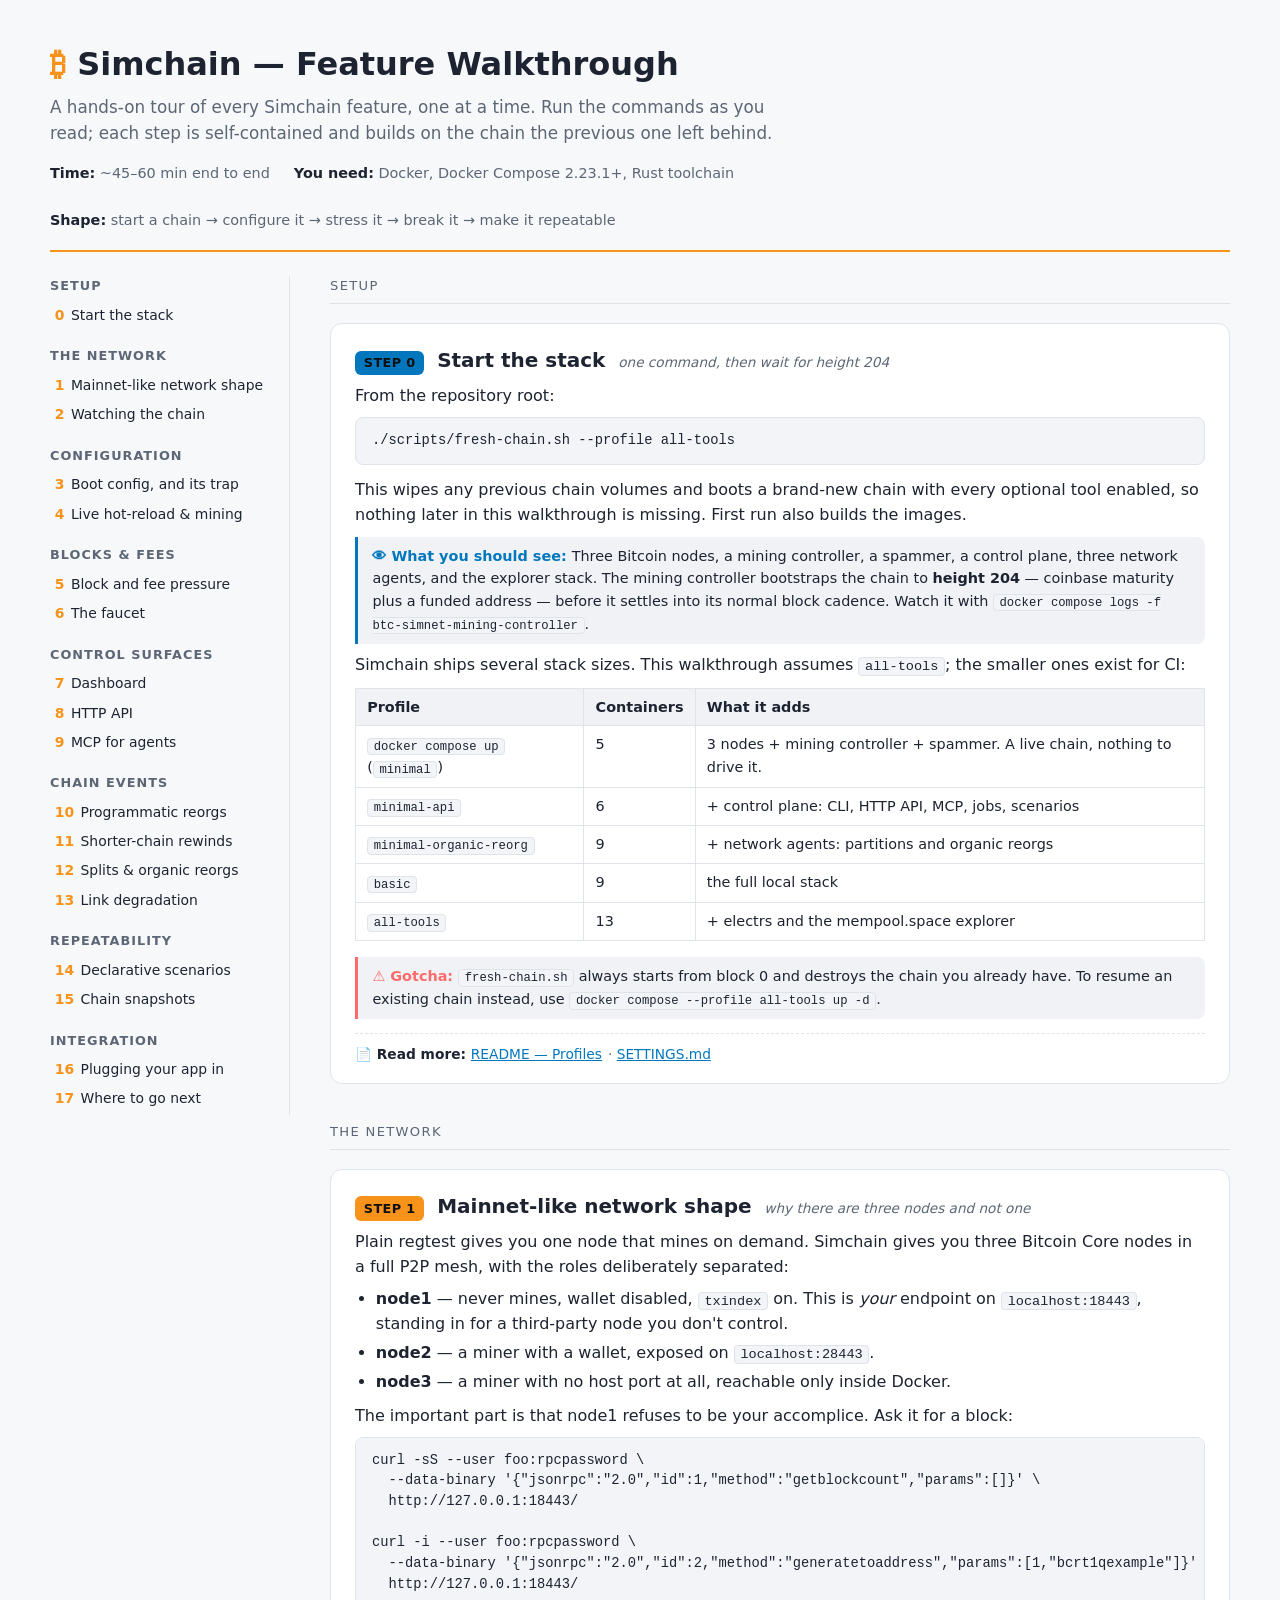
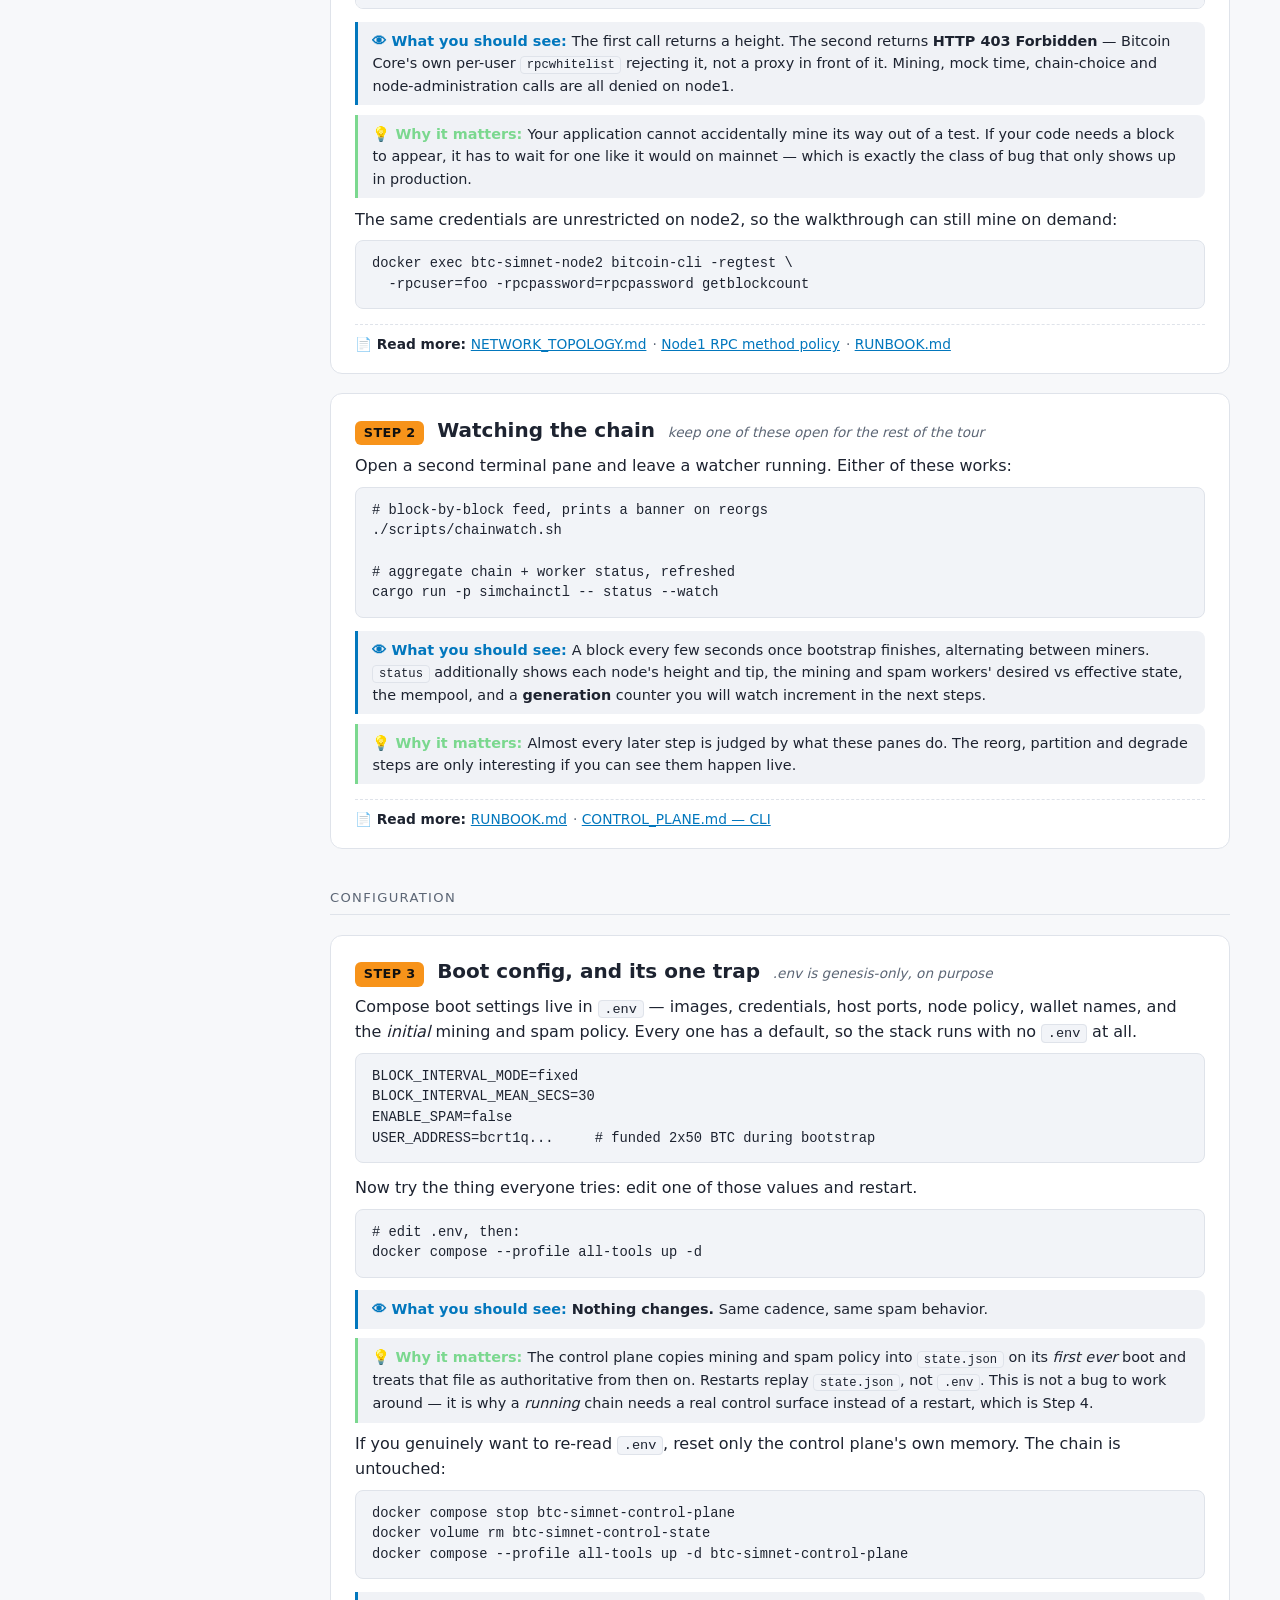
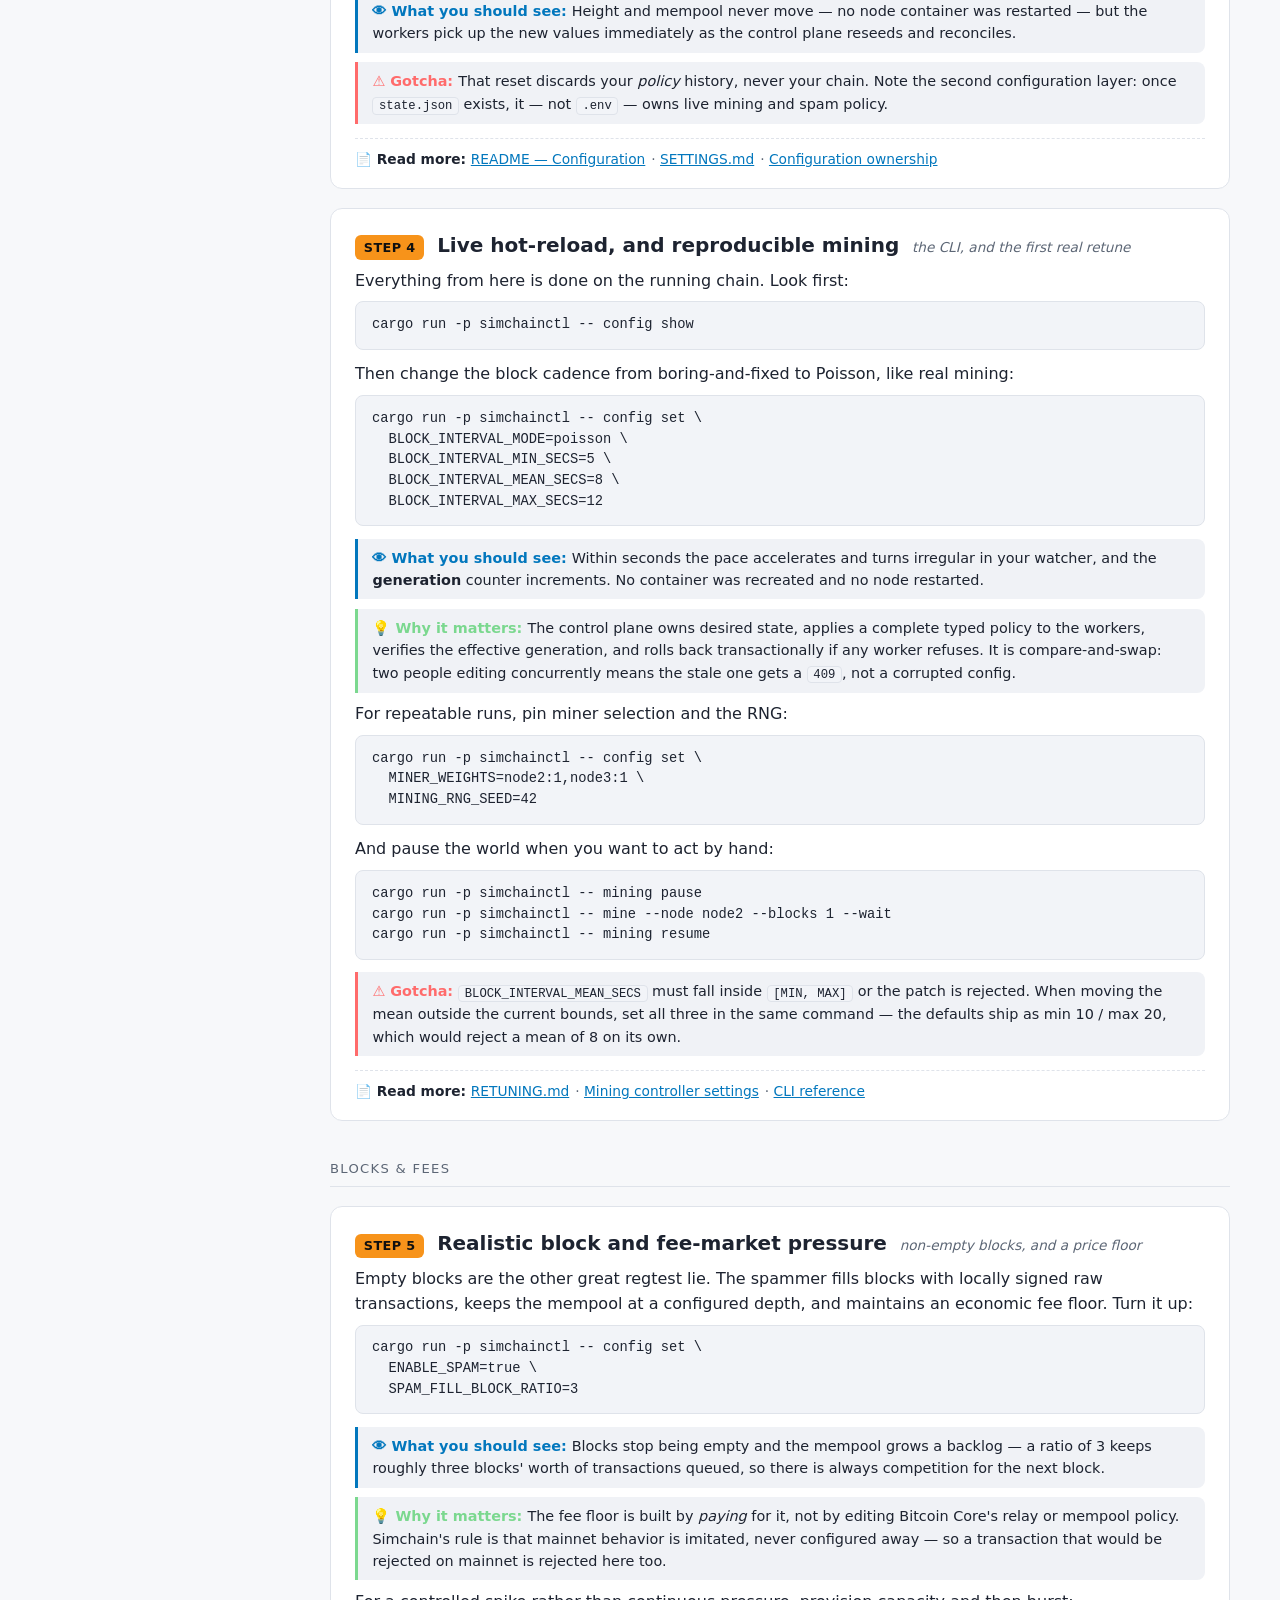
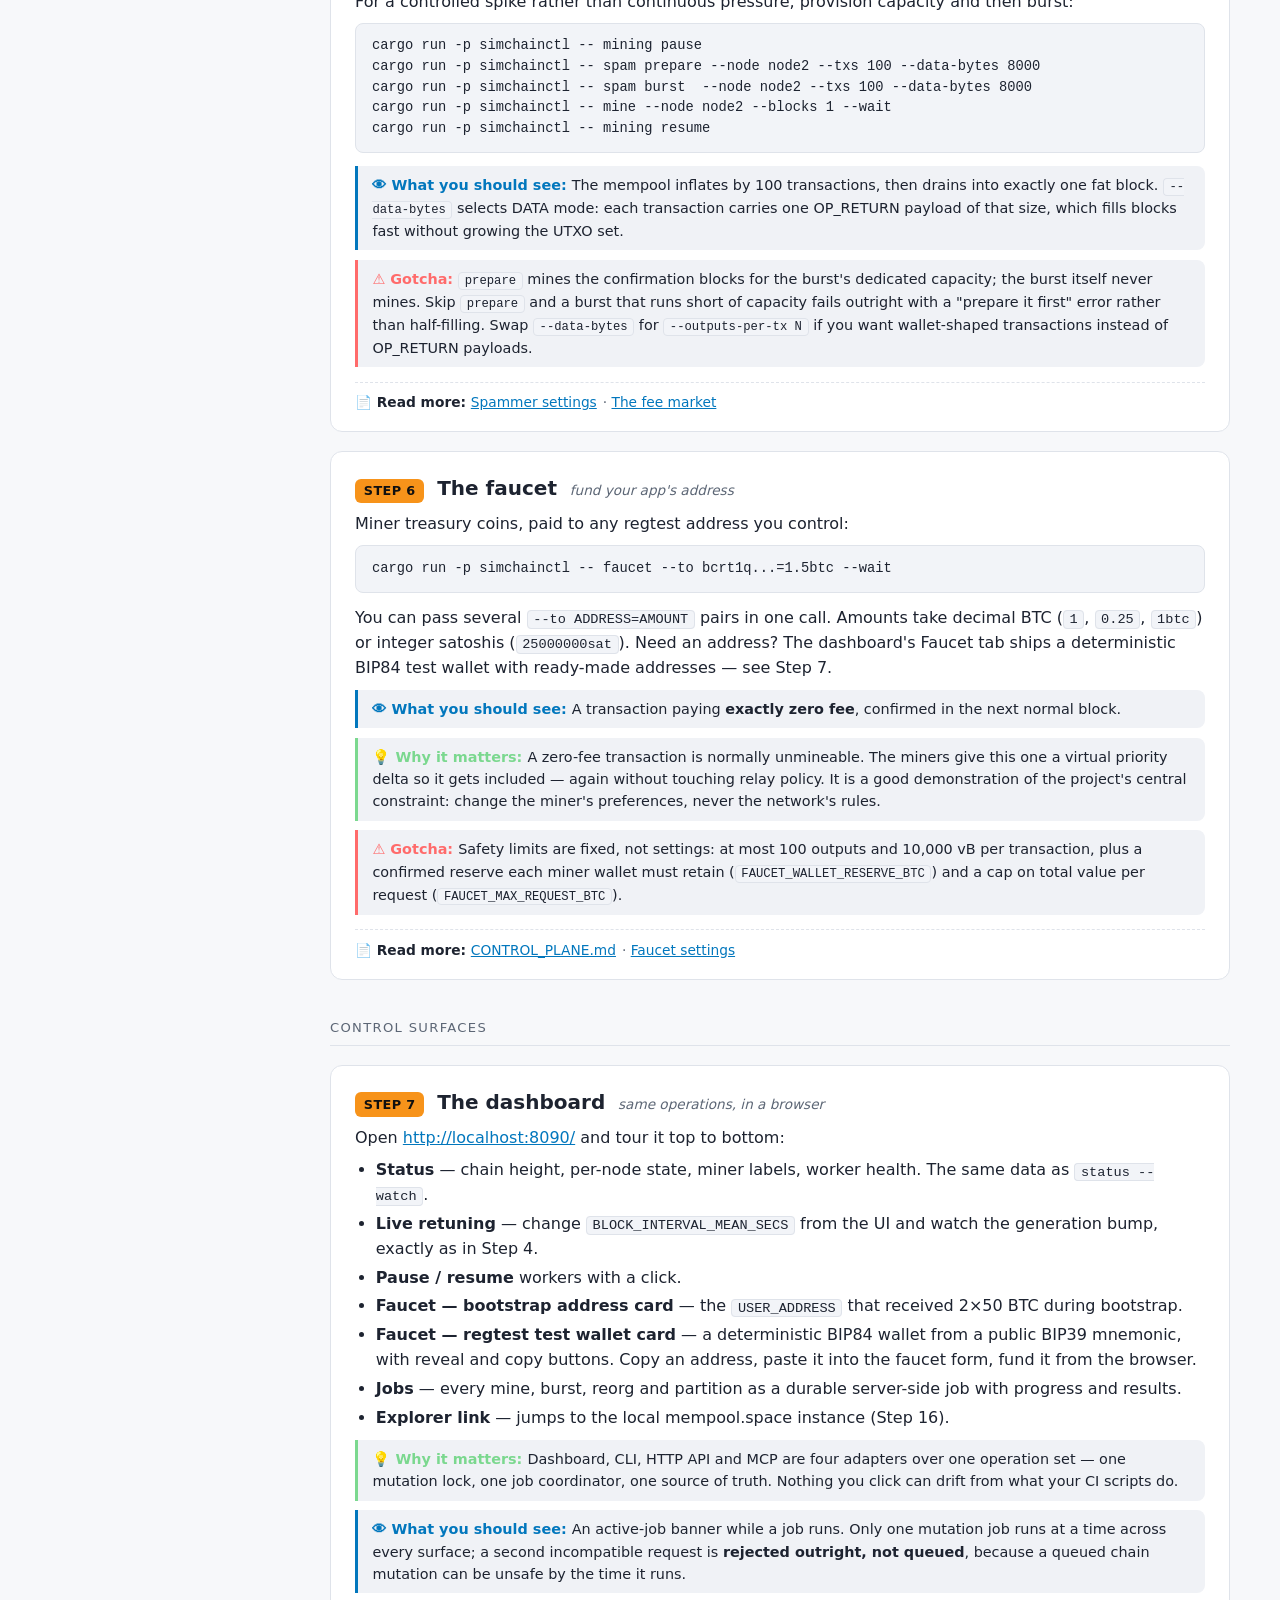
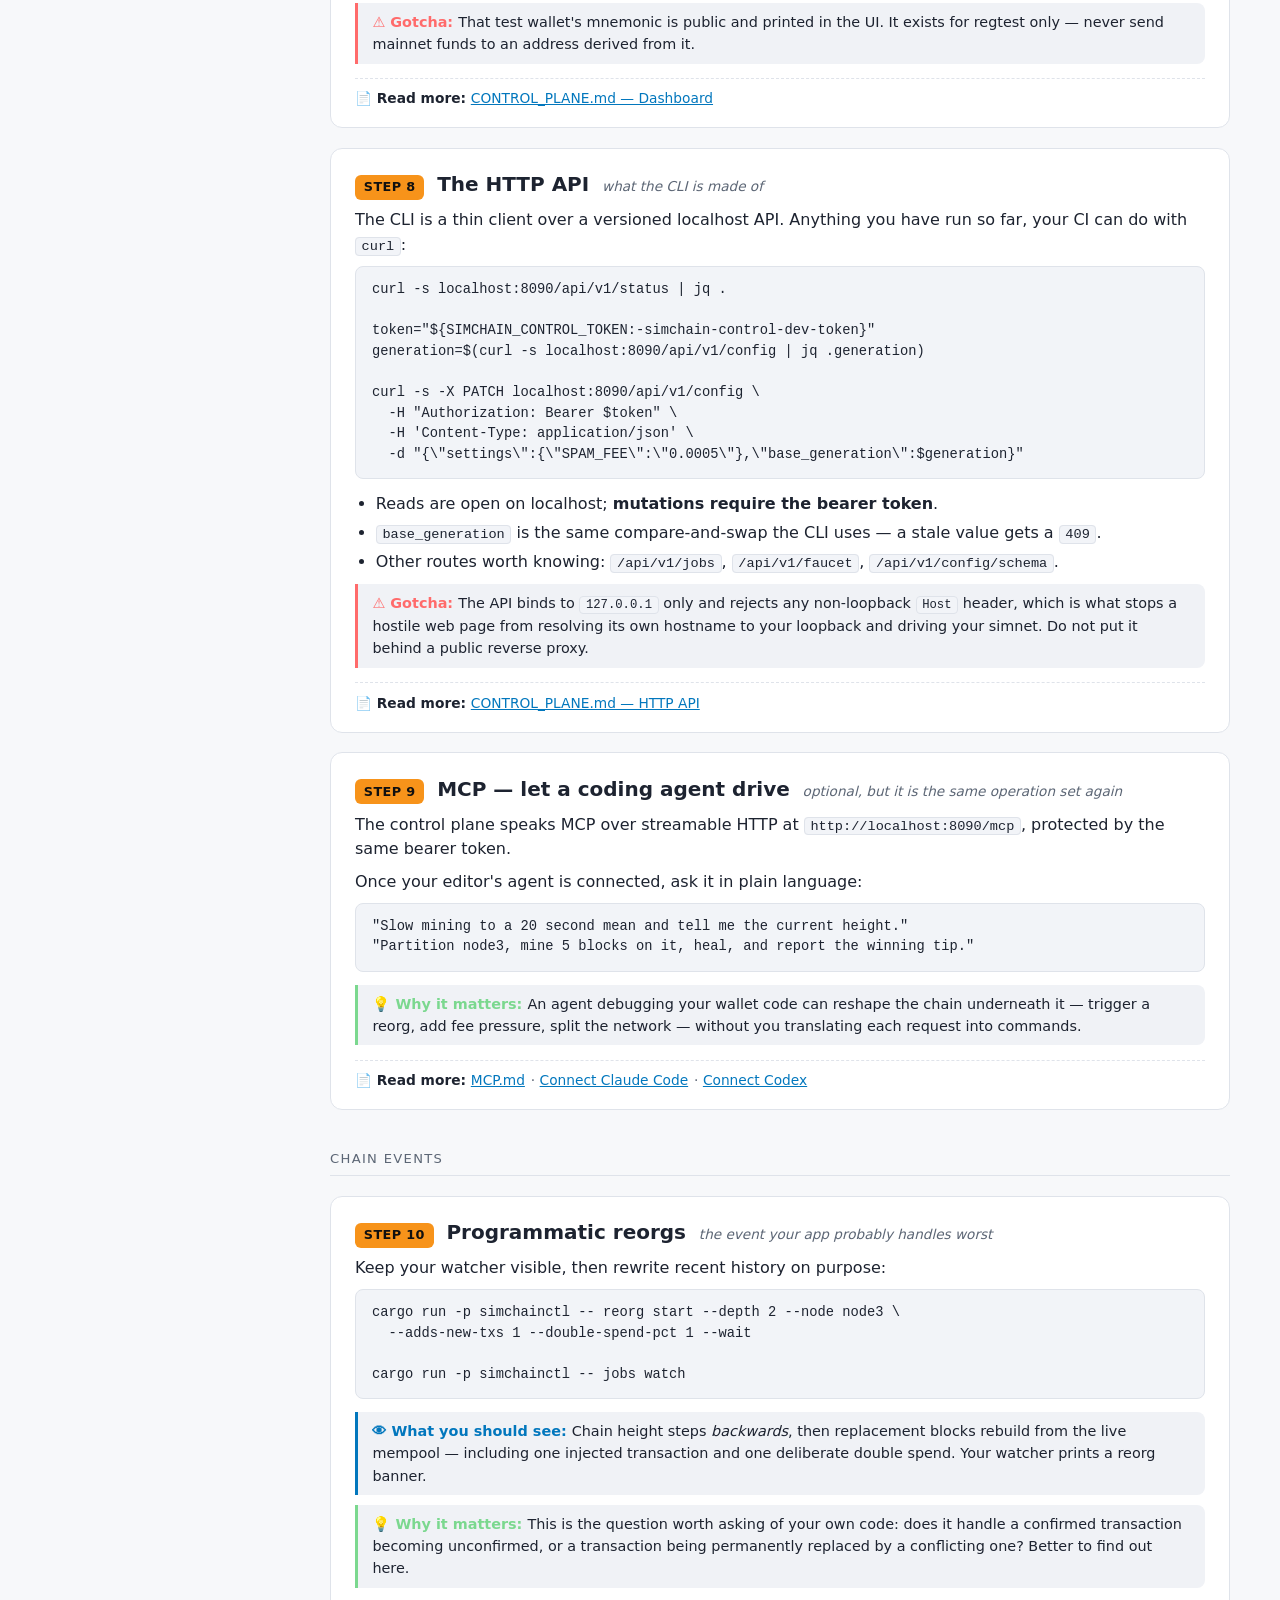
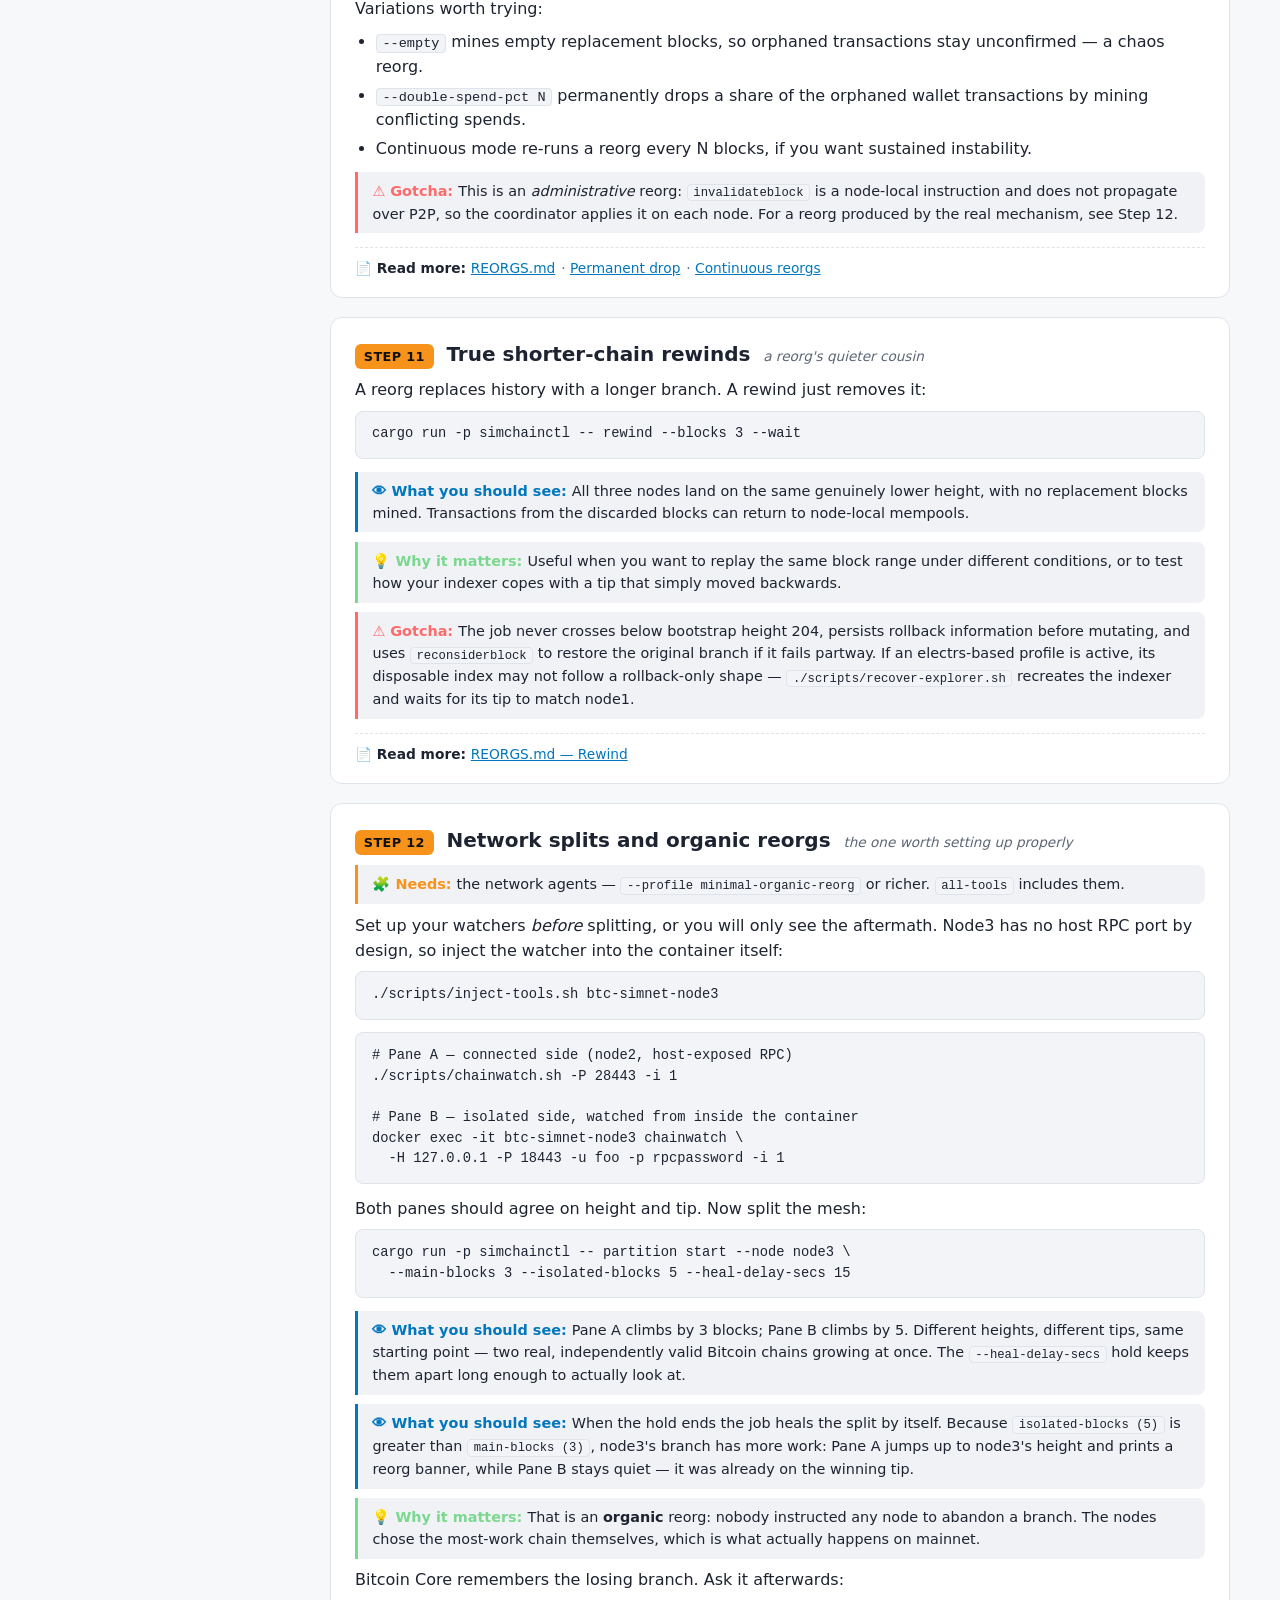
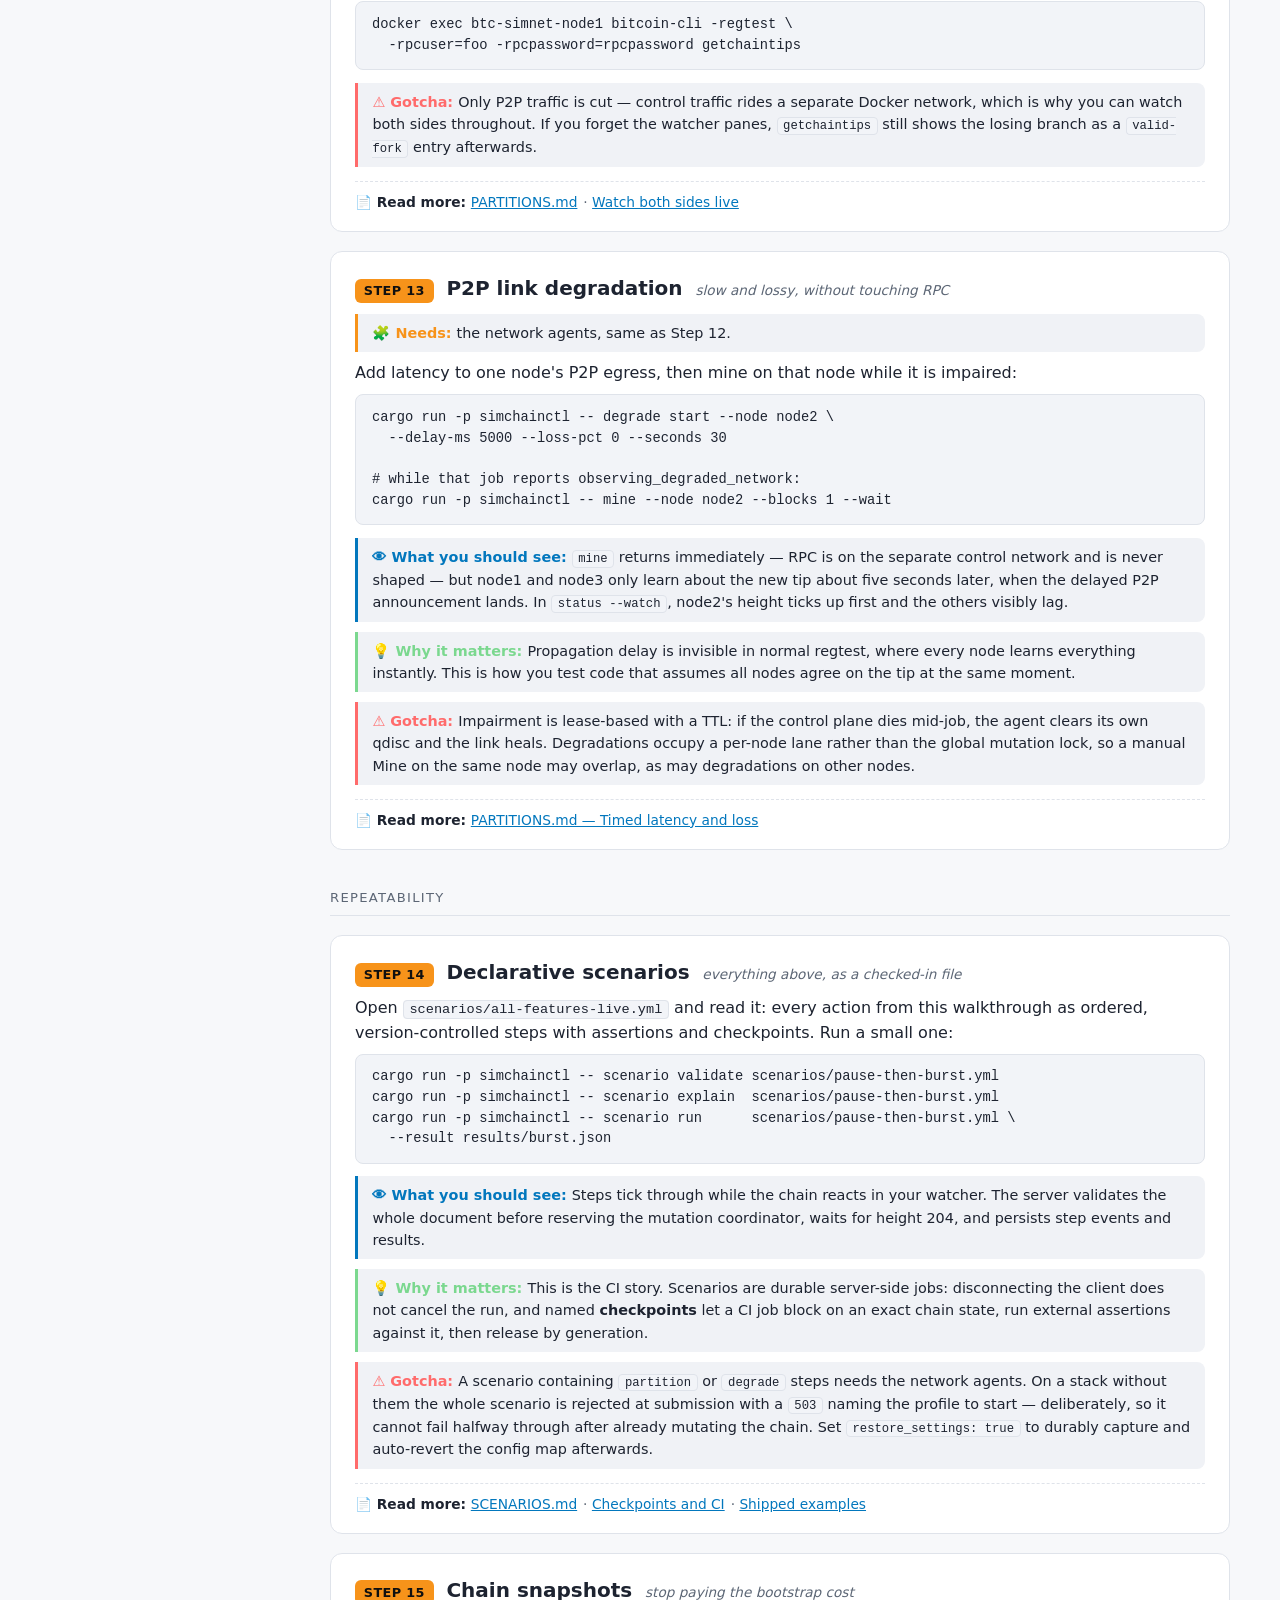
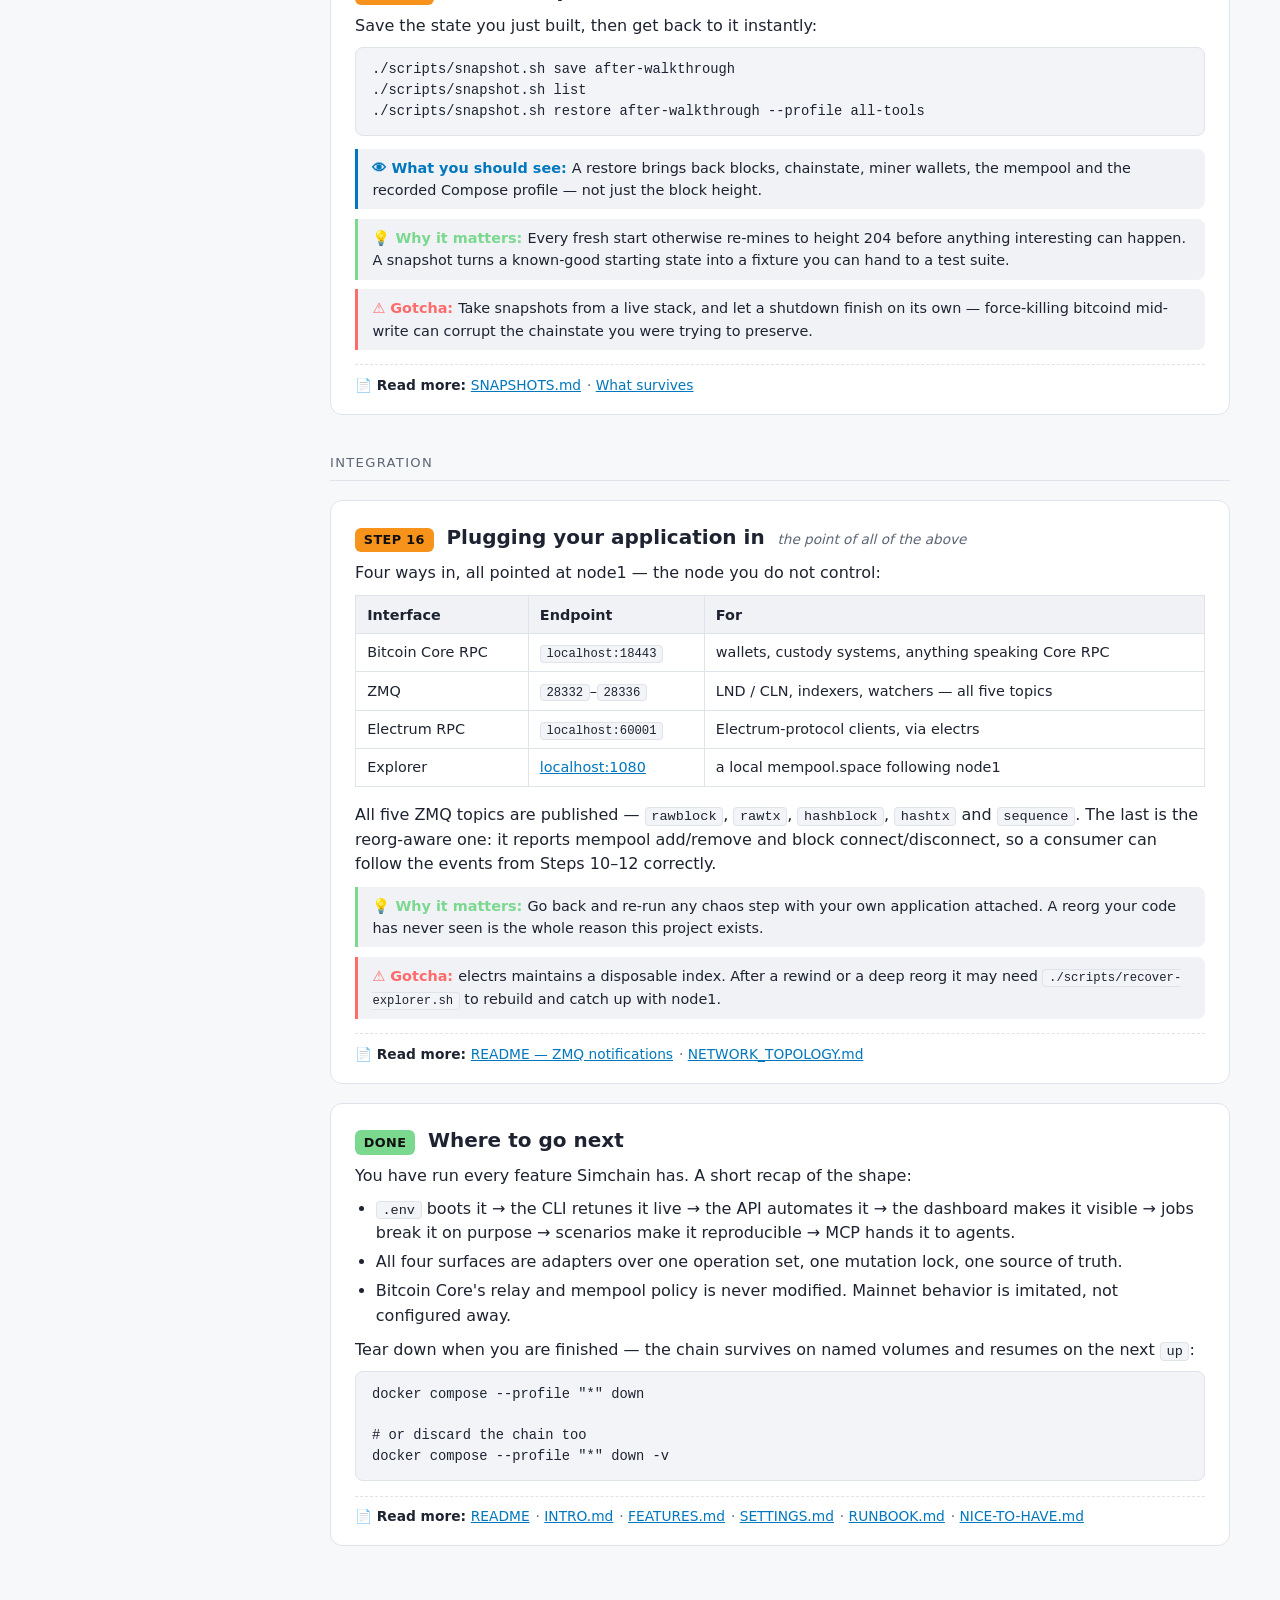
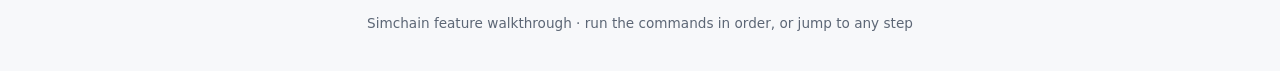
==== docs/html/walkthrough.html @ 913b4b2c "docs: add pages" ====
<!DOCTYPE html>
<html lang="en">
<head>
<meta charset="utf-8">
<meta name="viewport" content="width=device-width, initial-scale=1">
<title>Simchain — Feature Walkthrough</title>
<style>
  :root {
    --bg: #0f1115;
    --panel: #181b22;
    --panel2: #1f232d;
    --text: #e6e9ef;
    --muted: #9aa3b2;
    --accent: #f7931a;      /* bitcoin orange */
    --accent2: #4fc3f7;
    --green: #7bd88f;
    --red: #ff6b6b;
    --border: #2a2f3a;
    --code-bg: #12141a;
  }
  @media (prefers-color-scheme: light) {
    :root {
      --bg: #f7f8fa; --panel: #ffffff; --panel2: #f0f2f6;
      --text: #1d2330; --muted: #5c6675; --border: #dfe3ea;
      --code-bg: #f2f4f8; --accent2: #0277bd;
    }
  }
  * { box-sizing: border-box; }
  body {
    margin: 0; padding: 0 1rem 4rem;
    font-family: system-ui, -apple-system, "Segoe UI", Roboto, sans-serif;
    background: var(--bg); color: var(--text); line-height: 1.55;
  }
  a { color: var(--accent2); }

  .wrap { max-width: 1180px; margin: 0 auto; }
  header { padding: 2.5rem 0 1.2rem; border-bottom: 2px solid var(--accent); margin-bottom: 1.5rem; }
  h1 { margin: 0 0 .3rem; font-size: 2rem; }
  h1 .btc { color: var(--accent); }
  .subtitle { color: var(--muted); font-size: 1.05rem; max-width: 70ch; }
  .meta { display: flex; gap: 1.5rem; flex-wrap: wrap; margin-top: 1rem; font-size: .9rem; color: var(--muted); }
  .meta b { color: var(--text); }

  .layout { display: grid; grid-template-columns: 240px minmax(0, 1fr); gap: 2.5rem; align-items: start; }
  @media (max-width: 900px) { .layout { grid-template-columns: 1fr; gap: 1rem; } nav.toc { position: static !important; max-height: none !important; } }

  nav.toc {
    position: sticky; top: 1rem; max-height: calc(100vh - 2rem); overflow-y: auto;
    font-size: .87rem; border-right: 1px solid var(--border); padding-right: .8rem;
  }
  nav.toc h2 { font-size: .8rem; text-transform: uppercase; letter-spacing: .08em; color: var(--muted); margin: 1.1rem 0 .4rem; }
  nav.toc h2:first-child { margin-top: 0; }
  nav.toc ol { list-style: none; margin: 0; padding: 0; }
  nav.toc li { margin: .18rem 0; }
  nav.toc a { text-decoration: none; color: var(--text); display: block; padding: .15rem .3rem; border-radius: 4px; }
  nav.toc a:hover { background: var(--panel2); color: var(--accent2); }
  nav.toc a .n { color: var(--accent); font-weight: 700; margin-right: .4rem; }

  .part { margin: 2.4rem 0 .8rem; font-size: .82rem; text-transform: uppercase; letter-spacing: .1em; color: var(--muted); border-bottom: 1px solid var(--border); padding-bottom: .4rem; }
  .part:first-of-type { margin-top: 0; }

  section.step {
    background: var(--panel); border: 1px solid var(--border); border-radius: 12px;
    margin: 1.2rem 0; padding: 1.3rem 1.5rem 1.1rem; scroll-margin-top: 1rem;
  }
  .step-head { display: flex; align-items: baseline; gap: .8rem; flex-wrap: wrap; margin-bottom: .3rem; }
  .stamp {
    background: var(--accent); color: #101010; font-weight: 700; font-size: .8rem;
    border-radius: 6px; padding: .15rem .55rem; letter-spacing: .03em; white-space: nowrap;
  }
  .stamp.setup { background: var(--accent2); }
  .stamp.end { background: var(--green); }
  h2.title { margin: 0; font-size: 1.25rem; }
  .tag { color: var(--muted); font-size: .85rem; font-style: italic; }
  h3 { font-size: .95rem; text-transform: uppercase; letter-spacing: .06em; color: var(--accent2); margin: 1.1rem 0 .4rem; }
  ul, ol.body { margin: .3rem 0 .6rem; padding-left: 1.3rem; }
  li { margin: .25rem 0; }
  p { margin: .5rem 0; }
  pre {
    background: var(--code-bg); border: 1px solid var(--border); border-radius: 8px;
    padding: .8rem 1rem; overflow-x: auto; font-size: .86rem; line-height: 1.5; margin: .5rem 0 .8rem;
  }
  code { font-family: ui-monospace, "Cascadia Code", Menlo, Consolas, monospace; }
  p code, li code, td code { background: var(--code-bg); border: 1px solid var(--border); border-radius: 4px; padding: .05rem .35rem; font-size: .85em; }

  /* Shared callout shell. These selectors must list every callout class:
     the padding and background live here, so a class left out of this rule
     renders as bare text hard against its colour bar. */
  .expect, .why, .gotcha, .req {
    background: var(--panel2); padding: .5rem .9rem;
    border-radius: 0 8px 8px 0; margin: .6rem 0; font-size: .9rem;
  }
  .expect code, .why code, .gotcha code, .req code {
    background: var(--code-bg); border: 1px solid var(--border);
    border-radius: 4px; padding: .05rem .35rem; font-size: .85em;
  }
  .expect { border-left: 3px solid var(--accent2); }
  .expect::before { content: "👁 What you should see: "; font-weight: 600; color: var(--accent2); }
  .why { border-left: 3px solid var(--green); }
  .why::before { content: "💡 Why it matters: "; font-weight: 600; color: var(--green); }
  .gotcha { border-left: 3px solid var(--red); }
  .gotcha::before { content: "⚠ Gotcha: "; font-weight: 600; color: var(--red); }
  .req { border-left: 3px solid var(--accent); }
  .req::before { content: "🧩 Needs: "; font-weight: 600; color: var(--accent); }

  .docs { margin-top: .9rem; padding-top: .6rem; border-top: 1px dashed var(--border); font-size: .86rem; color: var(--muted); }
  .docs::before { content: "📄 Read more: "; font-weight: 600; color: var(--text); }
  .docs a { margin-right: .1rem; }

  table { border-collapse: collapse; width: 100%; margin: .6rem 0 1rem; font-size: .9rem; }
  th, td { border: 1px solid var(--border); padding: .45rem .7rem; text-align: left; vertical-align: top; }
  th { background: var(--panel2); }
  footer { color: var(--muted); font-size: .85rem; margin-top: 3rem; text-align: center; }
</style>
</head>
<body>
<div class="wrap">

<header>
  <h1><span class="btc">₿</span> Simchain — Feature Walkthrough</h1>
  <div class="subtitle">
    A hands-on tour of every Simchain feature, one at a time. Run the commands as you read;
    each step is self-contained and builds on the chain the previous one left behind.
  </div>
  <div class="meta">
    <span><b>Time:</b> ~45–60 min end to end</span>
    <span><b>You need:</b> Docker, Docker Compose 2.23.1+, Rust toolchain</span>
    <span><b>Shape:</b> start a chain → configure it → stress it → break it → make it repeatable</span>
  </div>
</header>

<div class="layout">

<nav class="toc">
  <h2>Setup</h2>
  <ol>
    <li><a href="#s0"><span class="n">0</span>Start the stack</a></li>
  </ol>
  <h2>The network</h2>
  <ol>
    <li><a href="#s1"><span class="n">1</span>Mainnet-like network shape</a></li>
    <li><a href="#s2"><span class="n">2</span>Watching the chain</a></li>
  </ol>
  <h2>Configuration</h2>
  <ol>
    <li><a href="#s3"><span class="n">3</span>Boot config, and its trap</a></li>
    <li><a href="#s4"><span class="n">4</span>Live hot-reload &amp; mining</a></li>
  </ol>
  <h2>Blocks &amp; fees</h2>
  <ol>
    <li><a href="#s5"><span class="n">5</span>Block and fee pressure</a></li>
    <li><a href="#s6"><span class="n">6</span>The faucet</a></li>
  </ol>
  <h2>Control surfaces</h2>
  <ol>
    <li><a href="#s7"><span class="n">7</span>Dashboard</a></li>
    <li><a href="#s8"><span class="n">8</span>HTTP API</a></li>
    <li><a href="#s9"><span class="n">9</span>MCP for agents</a></li>
  </ol>
  <h2>Chain events</h2>
  <ol>
    <li><a href="#s10"><span class="n">10</span>Programmatic reorgs</a></li>
    <li><a href="#s11"><span class="n">11</span>Shorter-chain rewinds</a></li>
    <li><a href="#s12"><span class="n">12</span>Splits &amp; organic reorgs</a></li>
    <li><a href="#s13"><span class="n">13</span>Link degradation</a></li>
  </ol>
  <h2>Repeatability</h2>
  <ol>
    <li><a href="#s14"><span class="n">14</span>Declarative scenarios</a></li>
    <li><a href="#s15"><span class="n">15</span>Chain snapshots</a></li>
  </ol>
  <h2>Integration</h2>
  <ol>
    <li><a href="#s16"><span class="n">16</span>Plugging your app in</a></li>
    <li><a href="#s17"><span class="n">17</span>Where to go next</a></li>
  </ol>
</nav>

<main>

<div class="part">Setup</div>

<section class="step" id="s0">
  <div class="step-head">
    <span class="stamp setup">STEP 0</span>
    <h2 class="title">Start the stack</h2>
    <span class="tag">one command, then wait for height 204</span>
  </div>
  <p>From the repository root:</p>
<pre><code>./scripts/fresh-chain.sh --profile all-tools</code></pre>
  <p>
    This wipes any previous chain volumes and boots a brand-new chain with every optional tool
    enabled, so nothing later in this walkthrough is missing. First run also builds the images.
  </p>
  <div class="expect">
    Three Bitcoin nodes, a mining controller, a spammer, a control plane, three network agents,
    and the explorer stack. The mining controller bootstraps the chain to <b>height 204</b> —
    coinbase maturity plus a funded address — before it settles into its normal block cadence.
    Watch it with <code>docker compose logs -f btc-simnet-mining-controller</code>.
  </div>
  <p>Simchain ships several stack sizes. This walkthrough assumes <code>all-tools</code>; the smaller ones exist for CI:</p>
  <table>
    <tr><th>Profile</th><th>Containers</th><th>What it adds</th></tr>
    <tr><td><code>docker compose up</code> (<code>minimal</code>)</td><td>5</td><td>3 nodes + mining controller + spammer. A live chain, nothing to drive it.</td></tr>
    <tr><td><code>minimal-api</code></td><td>6</td><td>+ control plane: CLI, HTTP API, MCP, jobs, scenarios</td></tr>
    <tr><td><code>minimal-organic-reorg</code></td><td>9</td><td>+ network agents: partitions and organic reorgs</td></tr>
    <tr><td><code>basic</code></td><td>9</td><td>the full local stack</td></tr>
    <tr><td><code>all-tools</code></td><td>13</td><td>+ electrs and the mempool.space explorer</td></tr>
  </table>
  <div class="gotcha">
    <code>fresh-chain.sh</code> always starts from block 0 and destroys the chain you already have.
    To resume an existing chain instead, use <code>docker compose --profile all-tools up -d</code>.
  </div>
  <div class="docs"><a href="https://github.com/danielemiliogarcia/simchain/blob/master/README.md#profiles">README — Profiles</a> · <a href="https://github.com/danielemiliogarcia/simchain/blob/master/docs/SETTINGS.md">SETTINGS.md</a></div>
</section>

<div class="part">The network</div>

<section class="step" id="s1">
  <div class="step-head">
    <span class="stamp">STEP 1</span>
    <h2 class="title">Mainnet-like network shape</h2>
    <span class="tag">why there are three nodes and not one</span>
  </div>
  <p>
    Plain regtest gives you one node that mines on demand. Simchain gives you three Bitcoin Core
    nodes in a full P2P mesh, with the roles deliberately separated:
  </p>
  <ul>
    <li><b>node1</b> — never mines, wallet disabled, <code>txindex</code> on. This is <em>your</em> endpoint on
      <code>localhost:18443</code>, standing in for a third-party node you don't control.</li>
    <li><b>node2</b> — a miner with a wallet, exposed on <code>localhost:28443</code>.</li>
    <li><b>node3</b> — a miner with no host port at all, reachable only inside Docker.</li>
  </ul>
  <p>The important part is that node1 refuses to be your accomplice. Ask it for a block:</p>
<pre><code>curl -sS --user foo:rpcpassword \
  --data-binary '{"jsonrpc":"2.0","id":1,"method":"getblockcount","params":[]}' \
  http://127.0.0.1:18443/

curl -i --user foo:rpcpassword \
  --data-binary '{"jsonrpc":"2.0","id":2,"method":"generatetoaddress","params":[1,"bcrt1qexample"]}' \
  http://127.0.0.1:18443/</code></pre>
  <div class="expect">
    The first call returns a height. The second returns <b>HTTP 403 Forbidden</b> — Bitcoin Core's own
    per-user <code>rpcwhitelist</code> rejecting it, not a proxy in front of it. Mining, mock time,
    chain-choice and node-administration calls are all denied on node1.
  </div>
  <div class="why">
    Your application cannot accidentally mine its way out of a test. If your code needs a block to
    appear, it has to wait for one like it would on mainnet — which is exactly the class of bug that
    only shows up in production.
  </div>
  <p>The same credentials are unrestricted on node2, so the walkthrough can still mine on demand:</p>
<pre><code>docker exec btc-simnet-node2 bitcoin-cli -regtest \
  -rpcuser=foo -rpcpassword=rpcpassword getblockcount</code></pre>
  <div class="docs"><a href="https://github.com/danielemiliogarcia/simchain/blob/master/docs/NETWORK_TOPOLOGY.md">NETWORK_TOPOLOGY.md</a> · <a href="https://github.com/danielemiliogarcia/simchain/blob/master/docs/SETTINGS.md#node1-rpc-method-policy">Node1 RPC method policy</a> · <a href="https://github.com/danielemiliogarcia/simchain/blob/master/docs/RUNBOOK.md#node1-rpc-boundary">RUNBOOK.md</a></div>
</section>

<section class="step" id="s2">
  <div class="step-head">
    <span class="stamp">STEP 2</span>
    <h2 class="title">Watching the chain</h2>
    <span class="tag">keep one of these open for the rest of the tour</span>
  </div>
  <p>Open a second terminal pane and leave a watcher running. Either of these works:</p>
<pre><code># block-by-block feed, prints a banner on reorgs
./scripts/chainwatch.sh

# aggregate chain + worker status, refreshed
cargo run -p simchainctl -- status --watch</code></pre>
  <div class="expect">
    A block every few seconds once bootstrap finishes, alternating between miners. <code>status</code>
    additionally shows each node's height and tip, the mining and spam workers' desired vs effective
    state, the mempool, and a <b>generation</b> counter you will watch increment in the next steps.
  </div>
  <div class="why">
    Almost every later step is judged by what these panes do. The reorg, partition and degrade steps
    are only interesting if you can see them happen live.
  </div>
  <div class="docs"><a href="https://github.com/danielemiliogarcia/simchain/blob/master/docs/RUNBOOK.md">RUNBOOK.md</a> · <a href="https://github.com/danielemiliogarcia/simchain/blob/master/docs/CONTROL_PLANE.md#cli">CONTROL_PLANE.md — CLI</a></div>
</section>

<div class="part">Configuration</div>

<section class="step" id="s3">
  <div class="step-head">
    <span class="stamp">STEP 3</span>
    <h2 class="title">Boot config, and its one trap</h2>
    <span class="tag">.env is genesis-only, on purpose</span>
  </div>
  <p>
    Compose boot settings live in <code>.env</code> — images, credentials, host ports, node policy,
    wallet names, and the <em>initial</em> mining and spam policy. Every one has a default, so the
    stack runs with no <code>.env</code> at all.
  </p>
<pre><code>BLOCK_INTERVAL_MODE=fixed
BLOCK_INTERVAL_MEAN_SECS=30
ENABLE_SPAM=false
USER_ADDRESS=bcrt1q...     # funded 2x50 BTC during bootstrap</code></pre>
  <p>Now try the thing everyone tries: edit one of those values and restart.</p>
<pre><code># edit .env, then:
docker compose --profile all-tools up -d</code></pre>
  <div class="expect">
    <b>Nothing changes.</b> Same cadence, same spam behavior.
  </div>
  <div class="why">
    The control plane copies mining and spam policy into <code>state.json</code> on its
    <em>first ever</em> boot and treats that file as authoritative from then on. Restarts replay
    <code>state.json</code>, not <code>.env</code>. This is not a bug to work around — it is why a
    <em>running</em> chain needs a real control surface instead of a restart, which is Step 4.
  </div>
  <p>If you genuinely want to re-read <code>.env</code>, reset only the control plane's own memory. The chain is untouched:</p>
<pre><code>docker compose stop btc-simnet-control-plane
docker volume rm btc-simnet-control-state
docker compose --profile all-tools up -d btc-simnet-control-plane</code></pre>
  <div class="expect">
    Height and mempool never move — no node container was restarted — but the workers pick up the new
    values immediately as the control plane reseeds and reconciles.
  </div>
  <div class="gotcha">
    That reset discards your <em>policy</em> history, never your chain. Note the second configuration
    layer: once <code>state.json</code> exists, it — not <code>.env</code> — owns live mining and spam policy.
  </div>
  <div class="docs"><a href="https://github.com/danielemiliogarcia/simchain/blob/master/README.md#configuration">README — Configuration</a> · <a href="https://github.com/danielemiliogarcia/simchain/blob/master/docs/SETTINGS.md">SETTINGS.md</a> · <a href="https://github.com/danielemiliogarcia/simchain/blob/master/docs/RETUNING.md#configuration-ownership">Configuration ownership</a></div>
</section>

<section class="step" id="s4">
  <div class="step-head">
    <span class="stamp">STEP 4</span>
    <h2 class="title">Live hot-reload, and reproducible mining</h2>
    <span class="tag">the CLI, and the first real retune</span>
  </div>
  <p>Everything from here is done on the running chain. Look first:</p>
<pre><code>cargo run -p simchainctl -- config show</code></pre>
  <p>Then change the block cadence from boring-and-fixed to Poisson, like real mining:</p>
<pre><code>cargo run -p simchainctl -- config set \
  BLOCK_INTERVAL_MODE=poisson \
  BLOCK_INTERVAL_MIN_SECS=5 \
  BLOCK_INTERVAL_MEAN_SECS=8 \
  BLOCK_INTERVAL_MAX_SECS=12</code></pre>
  <div class="expect">
    Within seconds the pace accelerates and turns irregular in your watcher, and the
    <b>generation</b> counter increments. No container was recreated and no node restarted.
  </div>
  <div class="why">
    The control plane owns desired state, applies a complete typed policy to the workers, verifies the
    effective generation, and rolls back transactionally if any worker refuses. It is compare-and-swap:
    two people editing concurrently means the stale one gets a <code>409</code>, not a corrupted config.
  </div>
  <p>For repeatable runs, pin miner selection and the RNG:</p>
<pre><code>cargo run -p simchainctl -- config set \
  MINER_WEIGHTS=node2:1,node3:1 \
  MINING_RNG_SEED=42</code></pre>
  <p>And pause the world when you want to act by hand:</p>
<pre><code>cargo run -p simchainctl -- mining pause
cargo run -p simchainctl -- mine --node node2 --blocks 1 --wait
cargo run -p simchainctl -- mining resume</code></pre>
  <div class="gotcha">
    <code>BLOCK_INTERVAL_MEAN_SECS</code> must fall inside <code>[MIN, MAX]</code> or the patch is
    rejected. When moving the mean outside the current bounds, set all three in the same command —
    the defaults ship as min 10 / max 20, which would reject a mean of 8 on its own.
  </div>
  <div class="docs"><a href="https://github.com/danielemiliogarcia/simchain/blob/master/docs/RETUNING.md">RETUNING.md</a> · <a href="https://github.com/danielemiliogarcia/simchain/blob/master/docs/SETTINGS.md#mining-controller">Mining controller settings</a> · <a href="https://github.com/danielemiliogarcia/simchain/blob/master/docs/CONTROL_PLANE.md#cli">CLI reference</a></div>
</section>

<div class="part">Blocks &amp; fees</div>

<section class="step" id="s5">
  <div class="step-head">
    <span class="stamp">STEP 5</span>
    <h2 class="title">Realistic block and fee-market pressure</h2>
    <span class="tag">non-empty blocks, and a price floor</span>
  </div>
  <p>
    Empty blocks are the other great regtest lie. The spammer fills blocks with locally signed raw
    transactions, keeps the mempool at a configured depth, and maintains an economic fee floor.
    Turn it up:
  </p>
<pre><code>cargo run -p simchainctl -- config set \
  ENABLE_SPAM=true \
  SPAM_FILL_BLOCK_RATIO=3</code></pre>
  <div class="expect">
    Blocks stop being empty and the mempool grows a backlog — a ratio of 3 keeps roughly three blocks'
    worth of transactions queued, so there is always competition for the next block.
  </div>
  <div class="why">
    The fee floor is built by <em>paying</em> for it, not by editing Bitcoin Core's relay or mempool
    policy. Simchain's rule is that mainnet behavior is imitated, never configured away — so a
    transaction that would be rejected on mainnet is rejected here too.
  </div>
  <p>For a controlled spike rather than continuous pressure, provision capacity and then burst:</p>
<pre><code>cargo run -p simchainctl -- mining pause
cargo run -p simchainctl -- spam prepare --node node2 --txs 100 --data-bytes 8000
cargo run -p simchainctl -- spam burst  --node node2 --txs 100 --data-bytes 8000
cargo run -p simchainctl -- mine --node node2 --blocks 1 --wait
cargo run -p simchainctl -- mining resume</code></pre>
  <div class="expect">
    The mempool inflates by 100 transactions, then drains into exactly one fat block.
    <code>--data-bytes</code> selects DATA mode: each transaction carries one OP_RETURN payload of that
    size, which fills blocks fast without growing the UTXO set.
  </div>
  <div class="gotcha">
    <code>prepare</code> mines the confirmation blocks for the burst's dedicated capacity; the burst
    itself never mines. Skip <code>prepare</code> and a burst that runs short of capacity fails outright
    with a "prepare it first" error rather than half-filling. Swap <code>--data-bytes</code> for
    <code>--outputs-per-tx N</code> if you want wallet-shaped transactions instead of OP_RETURN payloads.
  </div>
  <div class="docs"><a href="https://github.com/danielemiliogarcia/simchain/blob/master/docs/SETTINGS.md#spammer">Spammer settings</a> · <a href="https://github.com/danielemiliogarcia/simchain/blob/master/docs/SETTINGS.md#the-fee-market-what-spam-pays-and-how-to-set-a-price-floor">The fee market</a></div>
</section>

<section class="step" id="s6">
  <div class="step-head">
    <span class="stamp">STEP 6</span>
    <h2 class="title">The faucet</h2>
    <span class="tag">fund your app's address</span>
  </div>
  <p>Miner treasury coins, paid to any regtest address you control:</p>
<pre><code>cargo run -p simchainctl -- faucet --to bcrt1q...=1.5btc --wait</code></pre>
  <p>
    You can pass several <code>--to ADDRESS=AMOUNT</code> pairs in one call. Amounts take decimal BTC
    (<code>1</code>, <code>0.25</code>, <code>1btc</code>) or integer satoshis (<code>25000000sat</code>).
    Need an address? The dashboard's Faucet tab ships a deterministic BIP84 test wallet with
    ready-made addresses — see Step 7.
  </p>
  <div class="expect">
    A transaction paying <b>exactly zero fee</b>, confirmed in the next normal block.
  </div>
  <div class="why">
    A zero-fee transaction is normally unmineable. The miners give this one a virtual priority delta so
    it gets included — again without touching relay policy. It is a good demonstration of the project's
    central constraint: change the miner's preferences, never the network's rules.
  </div>
  <div class="gotcha">
    Safety limits are fixed, not settings: at most 100 outputs and 10,000 vB per transaction, plus a
    confirmed reserve each miner wallet must retain (<code>FAUCET_WALLET_RESERVE_BTC</code>) and a cap on
    total value per request (<code>FAUCET_MAX_REQUEST_BTC</code>).
  </div>
  <div class="docs"><a href="https://github.com/danielemiliogarcia/simchain/blob/master/docs/CONTROL_PLANE.md">CONTROL_PLANE.md</a> · <a href="https://github.com/danielemiliogarcia/simchain/blob/master/docs/SETTINGS.md#simchain-control-plane">Faucet settings</a></div>
</section>

<div class="part">Control surfaces</div>

<section class="step" id="s7">
  <div class="step-head">
    <span class="stamp">STEP 7</span>
    <h2 class="title">The dashboard</h2>
    <span class="tag">same operations, in a browser</span>
  </div>
  <p>Open <a href="http://localhost:8090/">http://localhost:8090/</a> and tour it top to bottom:</p>
  <ul>
    <li><b>Status</b> — chain height, per-node state, miner labels, worker health. The same data as <code>status --watch</code>.</li>
    <li><b>Live retuning</b> — change <code>BLOCK_INTERVAL_MEAN_SECS</code> from the UI and watch the generation bump, exactly as in Step 4.</li>
    <li><b>Pause / resume</b> workers with a click.</li>
    <li><b>Faucet — bootstrap address card</b> — the <code>USER_ADDRESS</code> that received 2×50 BTC during bootstrap.</li>
    <li><b>Faucet — regtest test wallet card</b> — a deterministic BIP84 wallet from a public BIP39 mnemonic, with reveal and copy buttons. Copy an address, paste it into the faucet form, fund it from the browser.</li>
    <li><b>Jobs</b> — every mine, burst, reorg and partition as a durable server-side job with progress and results.</li>
    <li><b>Explorer link</b> — jumps to the local mempool.space instance (Step 16).</li>
  </ul>
  <div class="why">
    Dashboard, CLI, HTTP API and MCP are four adapters over one operation set — one mutation lock, one
    job coordinator, one source of truth. Nothing you click can drift from what your CI scripts do.
  </div>
  <div class="expect">
    An active-job banner while a job runs. Only one mutation job runs at a time across every surface;
    a second incompatible request is <b>rejected outright, not queued</b>, because a queued chain
    mutation can be unsafe by the time it runs.
  </div>
  <div class="gotcha">
    That test wallet's mnemonic is public and printed in the UI. It exists for regtest only — never
    send mainnet funds to an address derived from it.
  </div>
  <div class="docs"><a href="https://github.com/danielemiliogarcia/simchain/blob/master/docs/CONTROL_PLANE.md#dashboard">CONTROL_PLANE.md — Dashboard</a></div>
</section>

<section class="step" id="s8">
  <div class="step-head">
    <span class="stamp">STEP 8</span>
    <h2 class="title">The HTTP API</h2>
    <span class="tag">what the CLI is made of</span>
  </div>
  <p>The CLI is a thin client over a versioned localhost API. Anything you have run so far, your CI can do with <code>curl</code>:</p>
<pre><code>curl -s localhost:8090/api/v1/status | jq .

token="${SIMCHAIN_CONTROL_TOKEN:-simchain-control-dev-token}"
generation=$(curl -s localhost:8090/api/v1/config | jq .generation)

curl -s -X PATCH localhost:8090/api/v1/config \
  -H "Authorization: Bearer $token" \
  -H 'Content-Type: application/json' \
  -d "{\"settings\":{\"SPAM_FEE\":\"0.0005\"},\"base_generation\":$generation}"</code></pre>
  <ul>
    <li>Reads are open on localhost; <b>mutations require the bearer token</b>.</li>
    <li><code>base_generation</code> is the same compare-and-swap the CLI uses — a stale value gets a <code>409</code>.</li>
    <li>Other routes worth knowing: <code>/api/v1/jobs</code>, <code>/api/v1/faucet</code>, <code>/api/v1/config/schema</code>.</li>
  </ul>
  <div class="gotcha">
    The API binds to <code>127.0.0.1</code> only and rejects any non-loopback <code>Host</code> header,
    which is what stops a hostile web page from resolving its own hostname to your loopback and driving
    your simnet. Do not put it behind a public reverse proxy.
  </div>
  <div class="docs"><a href="https://github.com/danielemiliogarcia/simchain/blob/master/docs/CONTROL_PLANE.md#http-api">CONTROL_PLANE.md — HTTP API</a></div>
</section>

<section class="step" id="s9">
  <div class="step-head">
    <span class="stamp">STEP 9</span>
    <h2 class="title">MCP — let a coding agent drive</h2>
    <span class="tag">optional, but it is the same operation set again</span>
  </div>
  <p>The control plane speaks MCP over streamable HTTP at <code>http://localhost:8090/mcp</code>, protected by the same bearer token.</p>
  <p>Once your editor's agent is connected, ask it in plain language:</p>
<pre><code>"Slow mining to a 20 second mean and tell me the current height."
"Partition node3, mine 5 blocks on it, heal, and report the winning tip."</code></pre>
  <div class="why">
    An agent debugging your wallet code can reshape the chain underneath it — trigger a reorg, add fee
    pressure, split the network — without you translating each request into commands.
  </div>
  <div class="docs"><a href="https://github.com/danielemiliogarcia/simchain/blob/master/docs/MCP.md">MCP.md</a> · <a href="https://github.com/danielemiliogarcia/simchain/blob/master/docs/MCP.md#connect-claude-code">Connect Claude Code</a> · <a href="https://github.com/danielemiliogarcia/simchain/blob/master/docs/MCP.md#connect-codex">Connect Codex</a></div>
</section>

<div class="part">Chain events</div>

<section class="step" id="s10">
  <div class="step-head">
    <span class="stamp">STEP 10</span>
    <h2 class="title">Programmatic reorgs</h2>
    <span class="tag">the event your app probably handles worst</span>
  </div>
  <p>Keep your watcher visible, then rewrite recent history on purpose:</p>
<pre><code>cargo run -p simchainctl -- reorg start --depth 2 --node node3 \
  --adds-new-txs 1 --double-spend-pct 1 --wait

cargo run -p simchainctl -- jobs watch</code></pre>
  <div class="expect">
    Chain height steps <em>backwards</em>, then replacement blocks rebuild from the live mempool —
    including one injected transaction and one deliberate double spend. Your watcher prints a reorg banner.
  </div>
  <div class="why">
    This is the question worth asking of your own code: does it handle a confirmed transaction becoming
    unconfirmed, or a transaction being permanently replaced by a conflicting one? Better to find out here.
  </div>
  <p>Variations worth trying:</p>
  <ul>
    <li><code>--empty</code> mines empty replacement blocks, so orphaned transactions stay unconfirmed — a chaos reorg.</li>
    <li><code>--double-spend-pct N</code> permanently drops a share of the orphaned wallet transactions by mining conflicting spends.</li>
    <li>Continuous mode re-runs a reorg every N blocks, if you want sustained instability.</li>
  </ul>
  <div class="gotcha">
    This is an <em>administrative</em> reorg: <code>invalidateblock</code> is a node-local instruction and does
    not propagate over P2P, so the coordinator applies it on each node. For a reorg produced by the real
    mechanism, see Step 12.
  </div>
  <div class="docs"><a href="https://github.com/danielemiliogarcia/simchain/blob/master/docs/REORGS.md">REORGS.md</a> · <a href="https://github.com/danielemiliogarcia/simchain/blob/master/docs/REORGS.md#permanent-drop-double-spend">Permanent drop</a> · <a href="https://github.com/danielemiliogarcia/simchain/blob/master/docs/REORGS.md#continuous-reorgs">Continuous reorgs</a></div>
</section>

<section class="step" id="s11">
  <div class="step-head">
    <span class="stamp">STEP 11</span>
    <h2 class="title">True shorter-chain rewinds</h2>
    <span class="tag">a reorg's quieter cousin</span>
  </div>
  <p>A reorg replaces history with a longer branch. A rewind just removes it:</p>
<pre><code>cargo run -p simchainctl -- rewind --blocks 3 --wait</code></pre>
  <div class="expect">
    All three nodes land on the same genuinely lower height, with no replacement blocks mined.
    Transactions from the discarded blocks can return to node-local mempools.
  </div>
  <div class="why">
    Useful when you want to replay the same block range under different conditions, or to test how your
    indexer copes with a tip that simply moved backwards.
  </div>
  <div class="gotcha">
    The job never crosses below bootstrap height 204, persists rollback information before mutating, and
    uses <code>reconsiderblock</code> to restore the original branch if it fails partway. If an
    electrs-based profile is active, its disposable index may not follow a rollback-only shape —
    <code>./scripts/recover-explorer.sh</code> recreates the indexer and waits for its tip to match node1.
  </div>
  <div class="docs"><a href="https://github.com/danielemiliogarcia/simchain/blob/master/docs/REORGS.md#rewind-without-a-replacement-chain">REORGS.md — Rewind</a></div>
</section>

<section class="step" id="s12">
  <div class="step-head">
    <span class="stamp">STEP 12</span>
    <h2 class="title">Network splits and organic reorgs</h2>
    <span class="tag">the one worth setting up properly</span>
  </div>
  <div class="req">the network agents — <code>--profile minimal-organic-reorg</code> or richer. <code>all-tools</code> includes them.</div>
  <p>
    Set up your watchers <em>before</em> splitting, or you will only see the aftermath. Node3 has no host
    RPC port by design, so inject the watcher into the container itself:
  </p>
<pre><code>./scripts/inject-tools.sh btc-simnet-node3</code></pre>
<pre><code># Pane A — connected side (node2, host-exposed RPC)
./scripts/chainwatch.sh -P 28443 -i 1

# Pane B — isolated side, watched from inside the container
docker exec -it btc-simnet-node3 chainwatch \
  -H 127.0.0.1 -P 18443 -u foo -p rpcpassword -i 1</code></pre>
  <p>Both panes should agree on height and tip. Now split the mesh:</p>
<pre><code>cargo run -p simchainctl -- partition start --node node3 \
  --main-blocks 3 --isolated-blocks 5 --heal-delay-secs 15</code></pre>
  <div class="expect">
    Pane A climbs by 3 blocks; Pane B climbs by 5. Different heights, different tips, same starting
    point — two real, independently valid Bitcoin chains growing at once. The
    <code>--heal-delay-secs</code> hold keeps them apart long enough to actually look at.
  </div>
  <div class="expect">
    When the hold ends the job heals the split by itself. Because <code>isolated-blocks (5)</code> is
    greater than <code>main-blocks (3)</code>, node3's branch has more work: Pane A jumps up to node3's
    height and prints a reorg banner, while Pane B stays quiet — it was already on the winning tip.
  </div>
  <div class="why">
    That is an <b>organic</b> reorg: nobody instructed any node to abandon a branch. The nodes chose the
    most-work chain themselves, which is what actually happens on mainnet.
  </div>
  <p>Bitcoin Core remembers the losing branch. Ask it afterwards:</p>
<pre><code>docker exec btc-simnet-node1 bitcoin-cli -regtest \
  -rpcuser=foo -rpcpassword=rpcpassword getchaintips</code></pre>
  <div class="gotcha">
    Only P2P traffic is cut — control traffic rides a separate Docker network, which is why you can watch
    both sides throughout. If you forget the watcher panes, <code>getchaintips</code> still shows the
    losing branch as a <code>valid-fork</code> entry afterwards.
  </div>
  <div class="docs"><a href="https://github.com/danielemiliogarcia/simchain/blob/master/docs/PARTITIONS.md">PARTITIONS.md</a> · <a href="https://github.com/danielemiliogarcia/simchain/blob/master/docs/PARTITIONS.md#watch-both-sides-live">Watch both sides live</a></div>
</section>

<section class="step" id="s13">
  <div class="step-head">
    <span class="stamp">STEP 13</span>
    <h2 class="title">P2P link degradation</h2>
    <span class="tag">slow and lossy, without touching RPC</span>
  </div>
  <div class="req">the network agents, same as Step 12.</div>
  <p>Add latency to one node's P2P egress, then mine on that node while it is impaired:</p>
<pre><code>cargo run -p simchainctl -- degrade start --node node2 \
  --delay-ms 5000 --loss-pct 0 --seconds 30

# while that job reports observing_degraded_network:
cargo run -p simchainctl -- mine --node node2 --blocks 1 --wait</code></pre>
  <div class="expect">
    <code>mine</code> returns immediately — RPC is on the separate control network and is never shaped —
    but node1 and node3 only learn about the new tip about five seconds later, when the delayed P2P
    announcement lands. In <code>status --watch</code>, node2's height ticks up first and the others visibly lag.
  </div>
  <div class="why">
    Propagation delay is invisible in normal regtest, where every node learns everything instantly. This
    is how you test code that assumes all nodes agree on the tip at the same moment.
  </div>
  <div class="gotcha">
    Impairment is lease-based with a TTL: if the control plane dies mid-job, the agent clears its own qdisc
    and the link heals. Degradations occupy a per-node lane rather than the global mutation lock, so a
    manual Mine on the same node may overlap, as may degradations on other nodes.
  </div>
  <div class="docs"><a href="https://github.com/danielemiliogarcia/simchain/blob/master/docs/PARTITIONS.md#timed-latency-and-loss">PARTITIONS.md — Timed latency and loss</a></div>
</section>

<div class="part">Repeatability</div>

<section class="step" id="s14">
  <div class="step-head">
    <span class="stamp">STEP 14</span>
    <h2 class="title">Declarative scenarios</h2>
    <span class="tag">everything above, as a checked-in file</span>
  </div>
  <p>Open <code>scenarios/all-features-live.yml</code> and read it: every action from this walkthrough as ordered, version-controlled steps with assertions and checkpoints. Run a small one:</p>
<pre><code>cargo run -p simchainctl -- scenario validate scenarios/pause-then-burst.yml
cargo run -p simchainctl -- scenario explain  scenarios/pause-then-burst.yml
cargo run -p simchainctl -- scenario run      scenarios/pause-then-burst.yml \
  --result results/burst.json</code></pre>
  <div class="expect">
    Steps tick through while the chain reacts in your watcher. The server validates the whole document
    before reserving the mutation coordinator, waits for height 204, and persists step events and results.
  </div>
  <div class="why">
    This is the CI story. Scenarios are durable server-side jobs: disconnecting the client does not cancel
    the run, and named <b>checkpoints</b> let a CI job block on an exact chain state, run external
    assertions against it, then release by generation.
  </div>
  <div class="gotcha">
    A scenario containing <code>partition</code> or <code>degrade</code> steps needs the network agents. On a
    stack without them the whole scenario is rejected at submission with a <code>503</code> naming the profile
    to start — deliberately, so it cannot fail halfway through after already mutating the chain.
    Set <code>restore_settings: true</code> to durably capture and auto-revert the config map afterwards.
  </div>
  <div class="docs"><a href="https://github.com/danielemiliogarcia/simchain/blob/master/docs/SCENARIOS.md">SCENARIOS.md</a> · <a href="https://github.com/danielemiliogarcia/simchain/blob/master/docs/SCENARIOS.md#checkpoints-and-ci">Checkpoints and CI</a> · <a href="https://github.com/danielemiliogarcia/simchain/blob/master/docs/SCENARIOS.md#shipped-examples">Shipped examples</a></div>
</section>

<section class="step" id="s15">
  <div class="step-head">
    <span class="stamp">STEP 15</span>
    <h2 class="title">Chain snapshots</h2>
    <span class="tag">stop paying the bootstrap cost</span>
  </div>
  <p>Save the state you just built, then get back to it instantly:</p>
<pre><code>./scripts/snapshot.sh save after-walkthrough
./scripts/snapshot.sh list
./scripts/snapshot.sh restore after-walkthrough --profile all-tools</code></pre>
  <div class="expect">
    A restore brings back blocks, chainstate, miner wallets, the mempool and the recorded Compose profile —
    not just the block height.
  </div>
  <div class="why">
    Every fresh start otherwise re-mines to height 204 before anything interesting can happen. A snapshot
    turns a known-good starting state into a fixture you can hand to a test suite.
  </div>
  <div class="gotcha">
    Take snapshots from a live stack, and let a shutdown finish on its own — force-killing bitcoind mid-write
    can corrupt the chainstate you were trying to preserve.
  </div>
  <div class="docs"><a href="https://github.com/danielemiliogarcia/simchain/blob/master/docs/SNAPSHOTS.md">SNAPSHOTS.md</a> · <a href="https://github.com/danielemiliogarcia/simchain/blob/master/docs/SNAPSHOTS.md#what-survives-a-snapshot-and-what-doesnt">What survives</a></div>
</section>

<div class="part">Integration</div>

<section class="step" id="s16">
  <div class="step-head">
    <span class="stamp">STEP 16</span>
    <h2 class="title">Plugging your application in</h2>
    <span class="tag">the point of all of the above</span>
  </div>
  <p>Four ways in, all pointed at node1 — the node you do not control:</p>
  <table>
    <tr><th>Interface</th><th>Endpoint</th><th>For</th></tr>
    <tr><td>Bitcoin Core RPC</td><td><code>localhost:18443</code></td><td>wallets, custody systems, anything speaking Core RPC</td></tr>
    <tr><td>ZMQ</td><td><code>28332</code>–<code>28336</code></td><td>LND / CLN, indexers, watchers — all five topics</td></tr>
    <tr><td>Electrum RPC</td><td><code>localhost:60001</code></td><td>Electrum-protocol clients, via electrs</td></tr>
    <tr><td>Explorer</td><td><a href="http://localhost:1080/">localhost:1080</a></td><td>a local mempool.space following node1</td></tr>
  </table>
  <p>
    All five ZMQ topics are published — <code>rawblock</code>, <code>rawtx</code>, <code>hashblock</code>,
    <code>hashtx</code> and <code>sequence</code>. The last is the reorg-aware one: it reports mempool
    add/remove and block connect/disconnect, so a consumer can follow the events from Steps 10–12 correctly.
  </p>
  <div class="why">
    Go back and re-run any chaos step with your own application attached. A reorg your code has never seen
    is the whole reason this project exists.
  </div>
  <div class="gotcha">
    electrs maintains a disposable index. After a rewind or a deep reorg it may need
    <code>./scripts/recover-explorer.sh</code> to rebuild and catch up with node1.
  </div>
  <div class="docs"><a href="https://github.com/danielemiliogarcia/simchain/blob/master/README.md#zmq-notifications">README — ZMQ notifications</a> · <a href="https://github.com/danielemiliogarcia/simchain/blob/master/docs/NETWORK_TOPOLOGY.md">NETWORK_TOPOLOGY.md</a></div>
</section>

<section class="step" id="s17">
  <div class="step-head">
    <span class="stamp end">DONE</span>
    <h2 class="title">Where to go next</h2>
  </div>
  <p>You have run every feature Simchain has. A short recap of the shape:</p>
  <ul>
    <li><code>.env</code> boots it → the CLI retunes it live → the API automates it → the dashboard makes it visible → jobs break it on purpose → scenarios make it reproducible → MCP hands it to agents.</li>
    <li>All four surfaces are adapters over one operation set, one mutation lock, one source of truth.</li>
    <li>Bitcoin Core's relay and mempool policy is never modified. Mainnet behavior is imitated, not configured away.</li>
  </ul>
  <p>Tear down when you are finished — the chain survives on named volumes and resumes on the next <code>up</code>:</p>
<pre><code>docker compose --profile "*" down

# or discard the chain too
docker compose --profile "*" down -v</code></pre>
  <div class="docs">
    <a href="https://github.com/danielemiliogarcia/simchain/blob/master/README.md">README</a> ·
    <a href="https://github.com/danielemiliogarcia/simchain/blob/master/docs/INTRO.md">INTRO.md</a> ·
    <a href="https://github.com/danielemiliogarcia/simchain/blob/master/docs/FEATURES.md">FEATURES.md</a> ·
    <a href="https://github.com/danielemiliogarcia/simchain/blob/master/docs/SETTINGS.md">SETTINGS.md</a> ·
    <a href="https://github.com/danielemiliogarcia/simchain/blob/master/docs/RUNBOOK.md">RUNBOOK.md</a> ·
    <a href="https://github.com/danielemiliogarcia/simchain/blob/master/docs/NICE-TO-HAVE.md">NICE-TO-HAVE.md</a>
  </div>
</section>

</main>
</div>

<footer>Simchain feature walkthrough · run the commands in order, or jump to any step</footer>

</div>
</body>
</html>
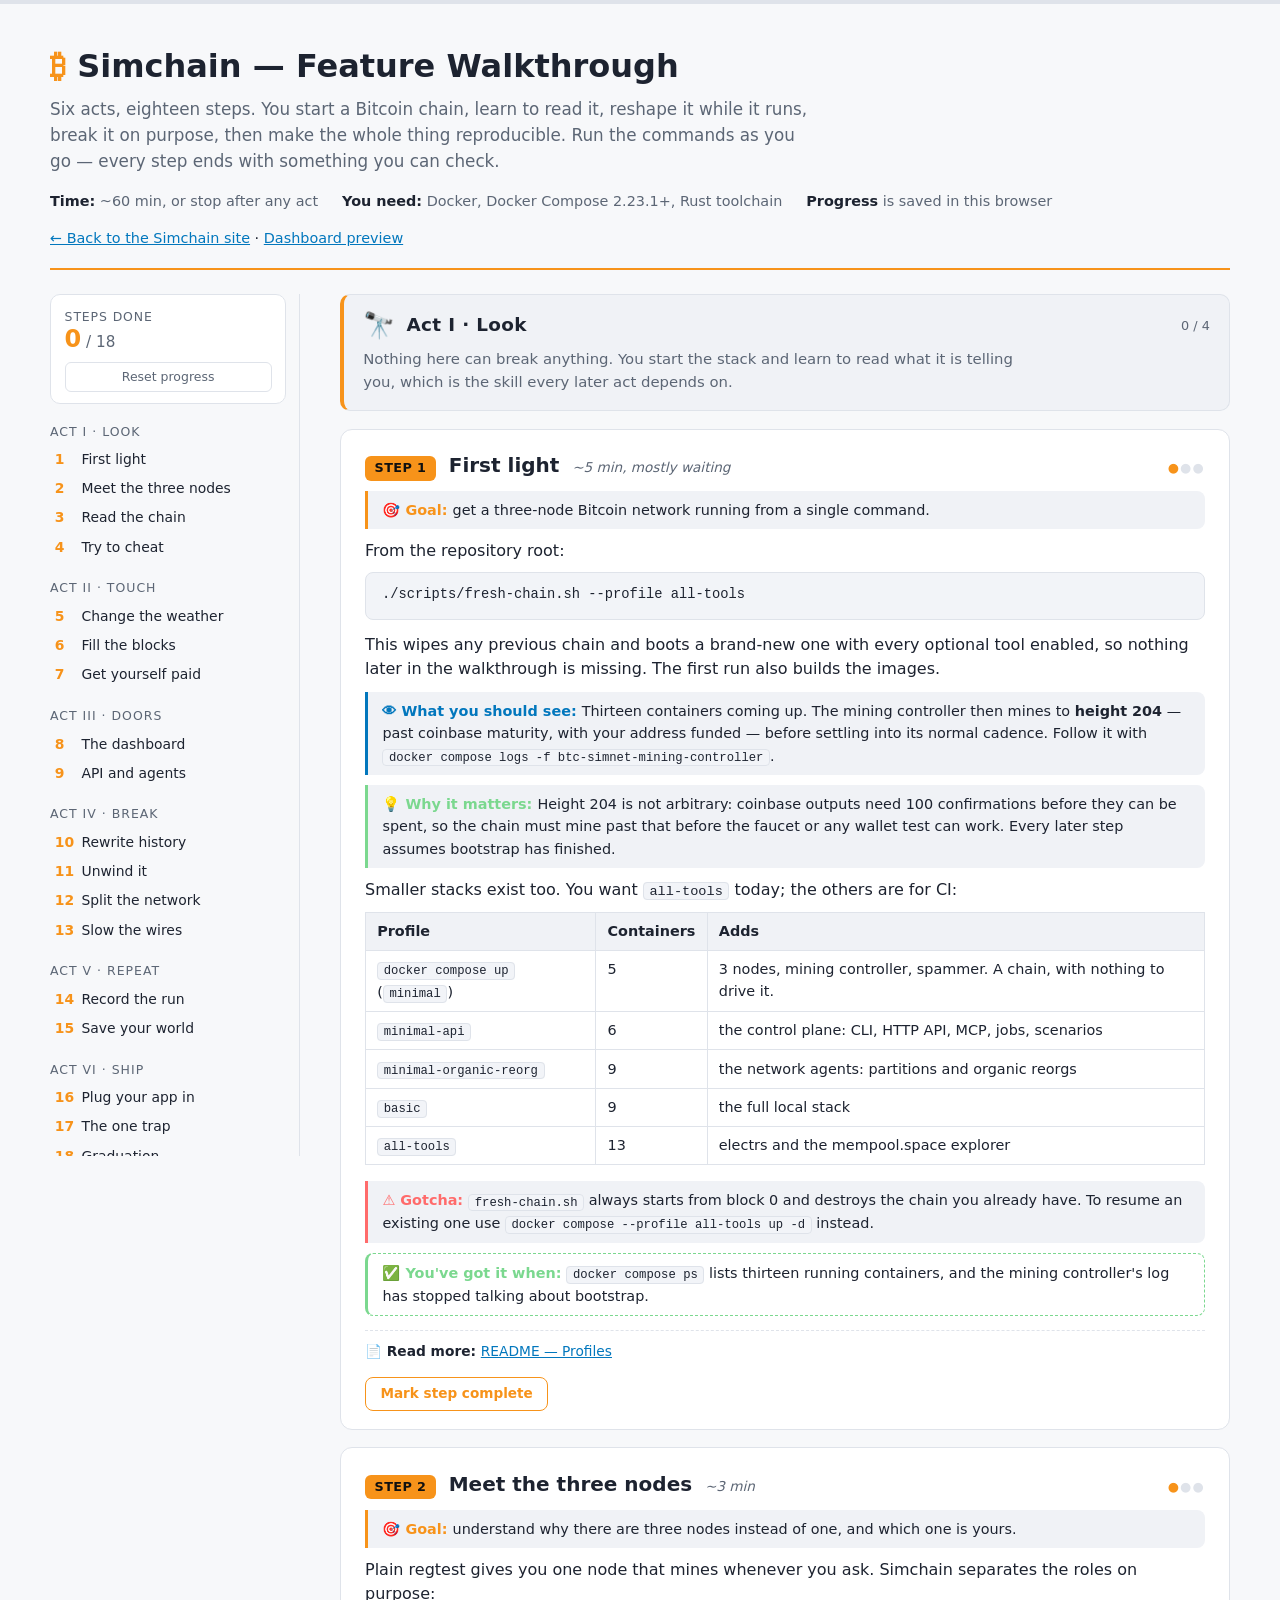
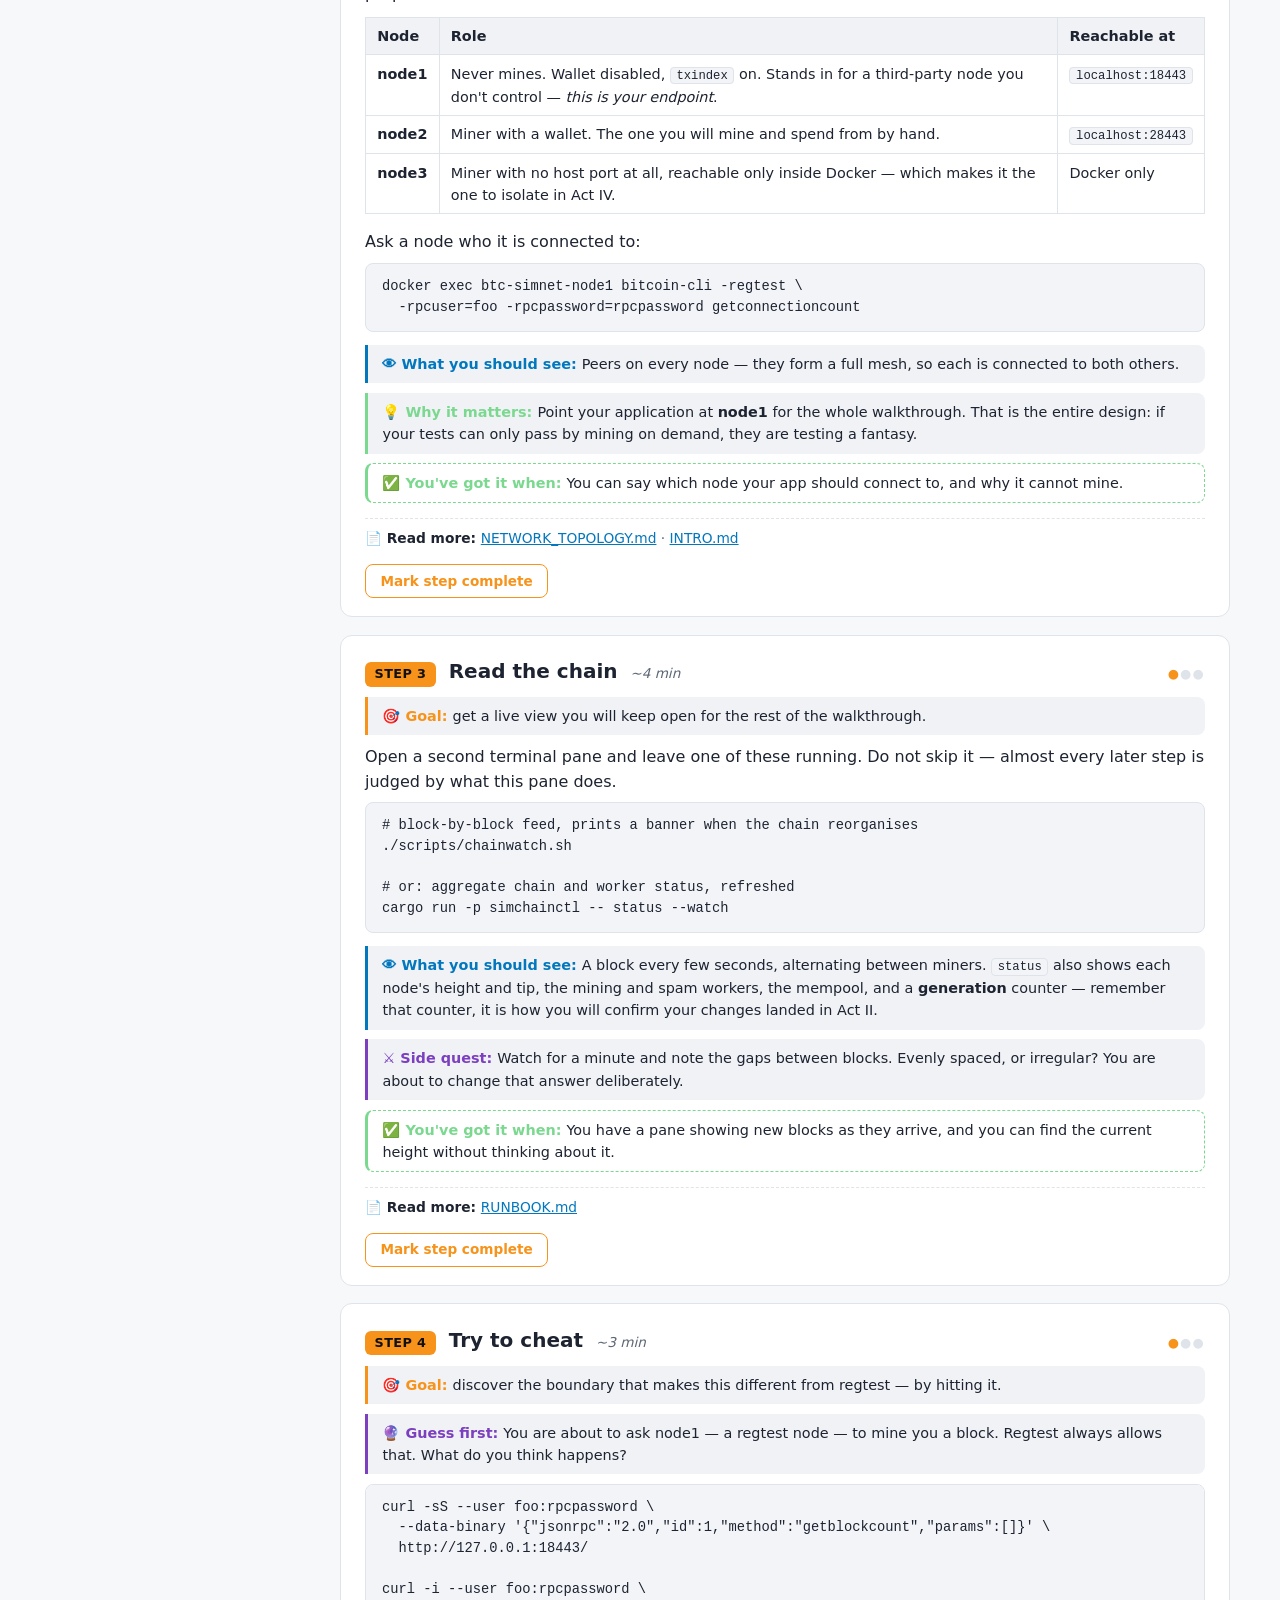
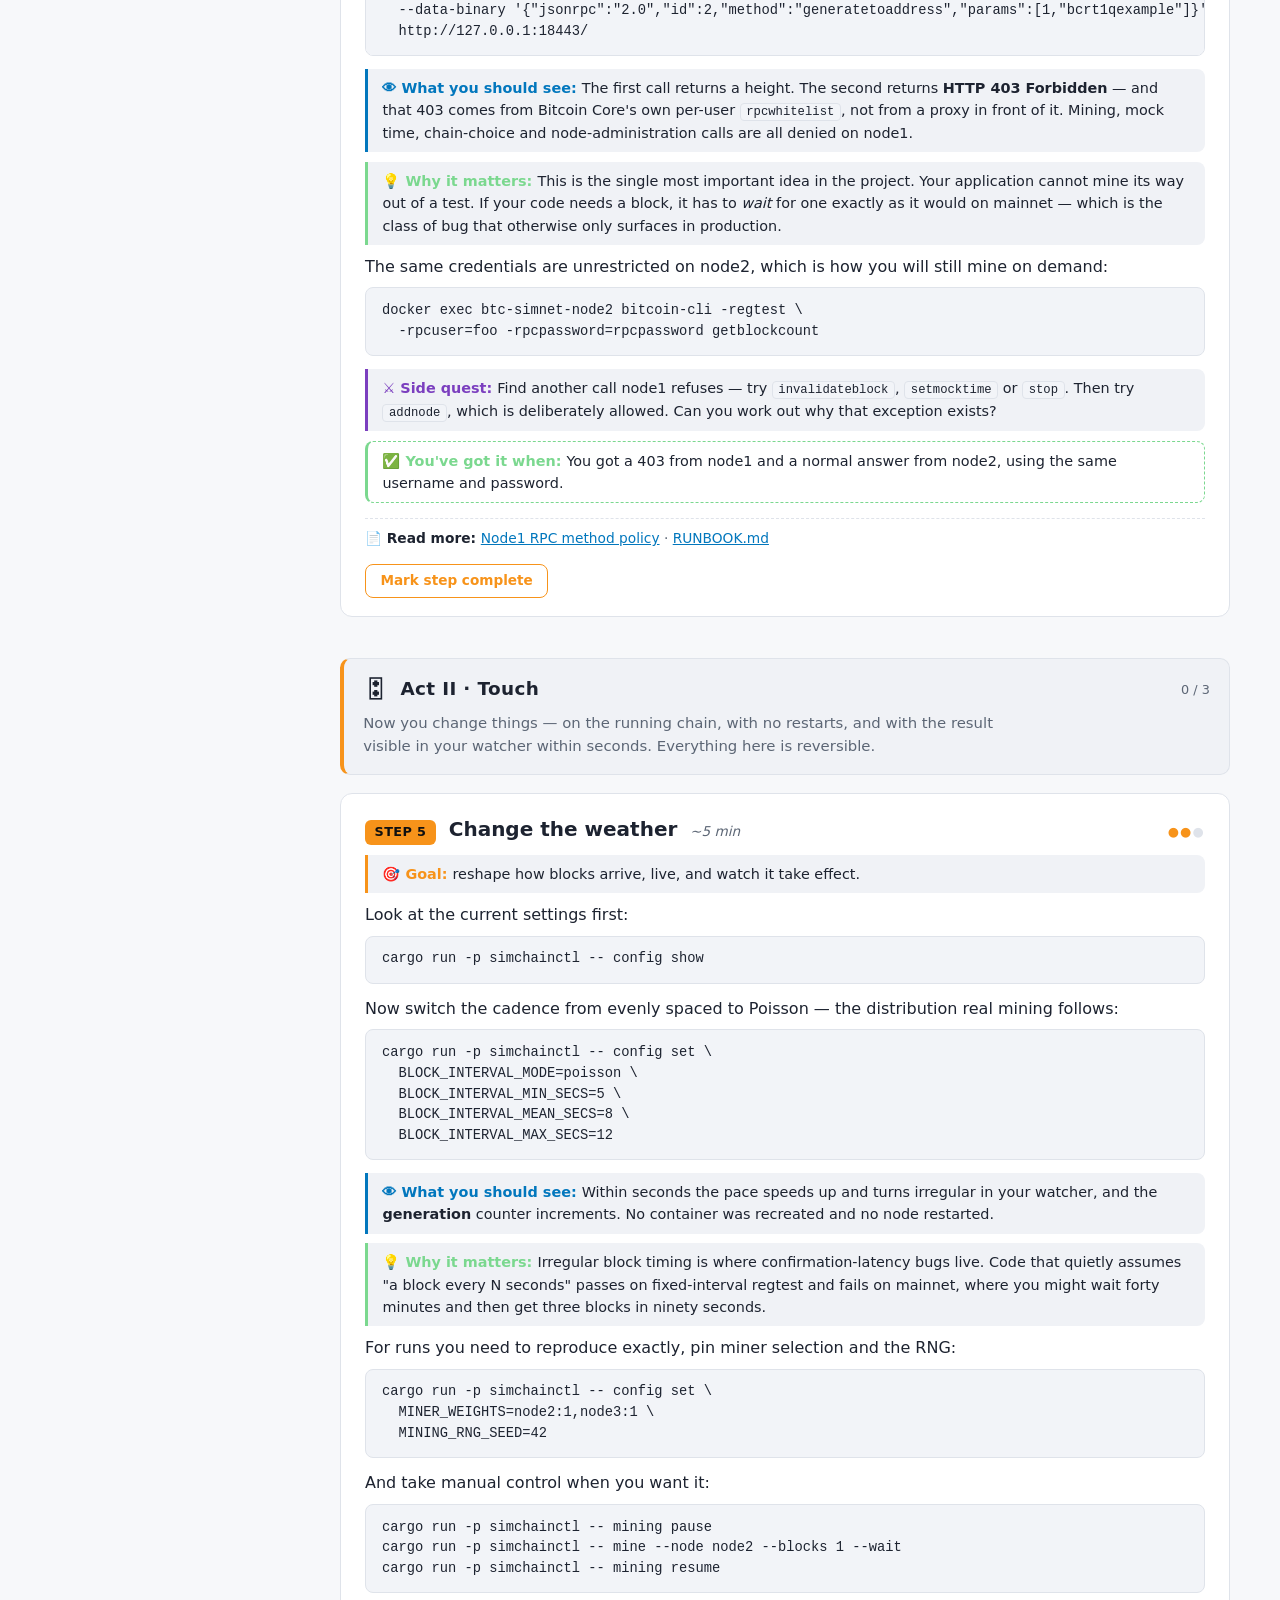
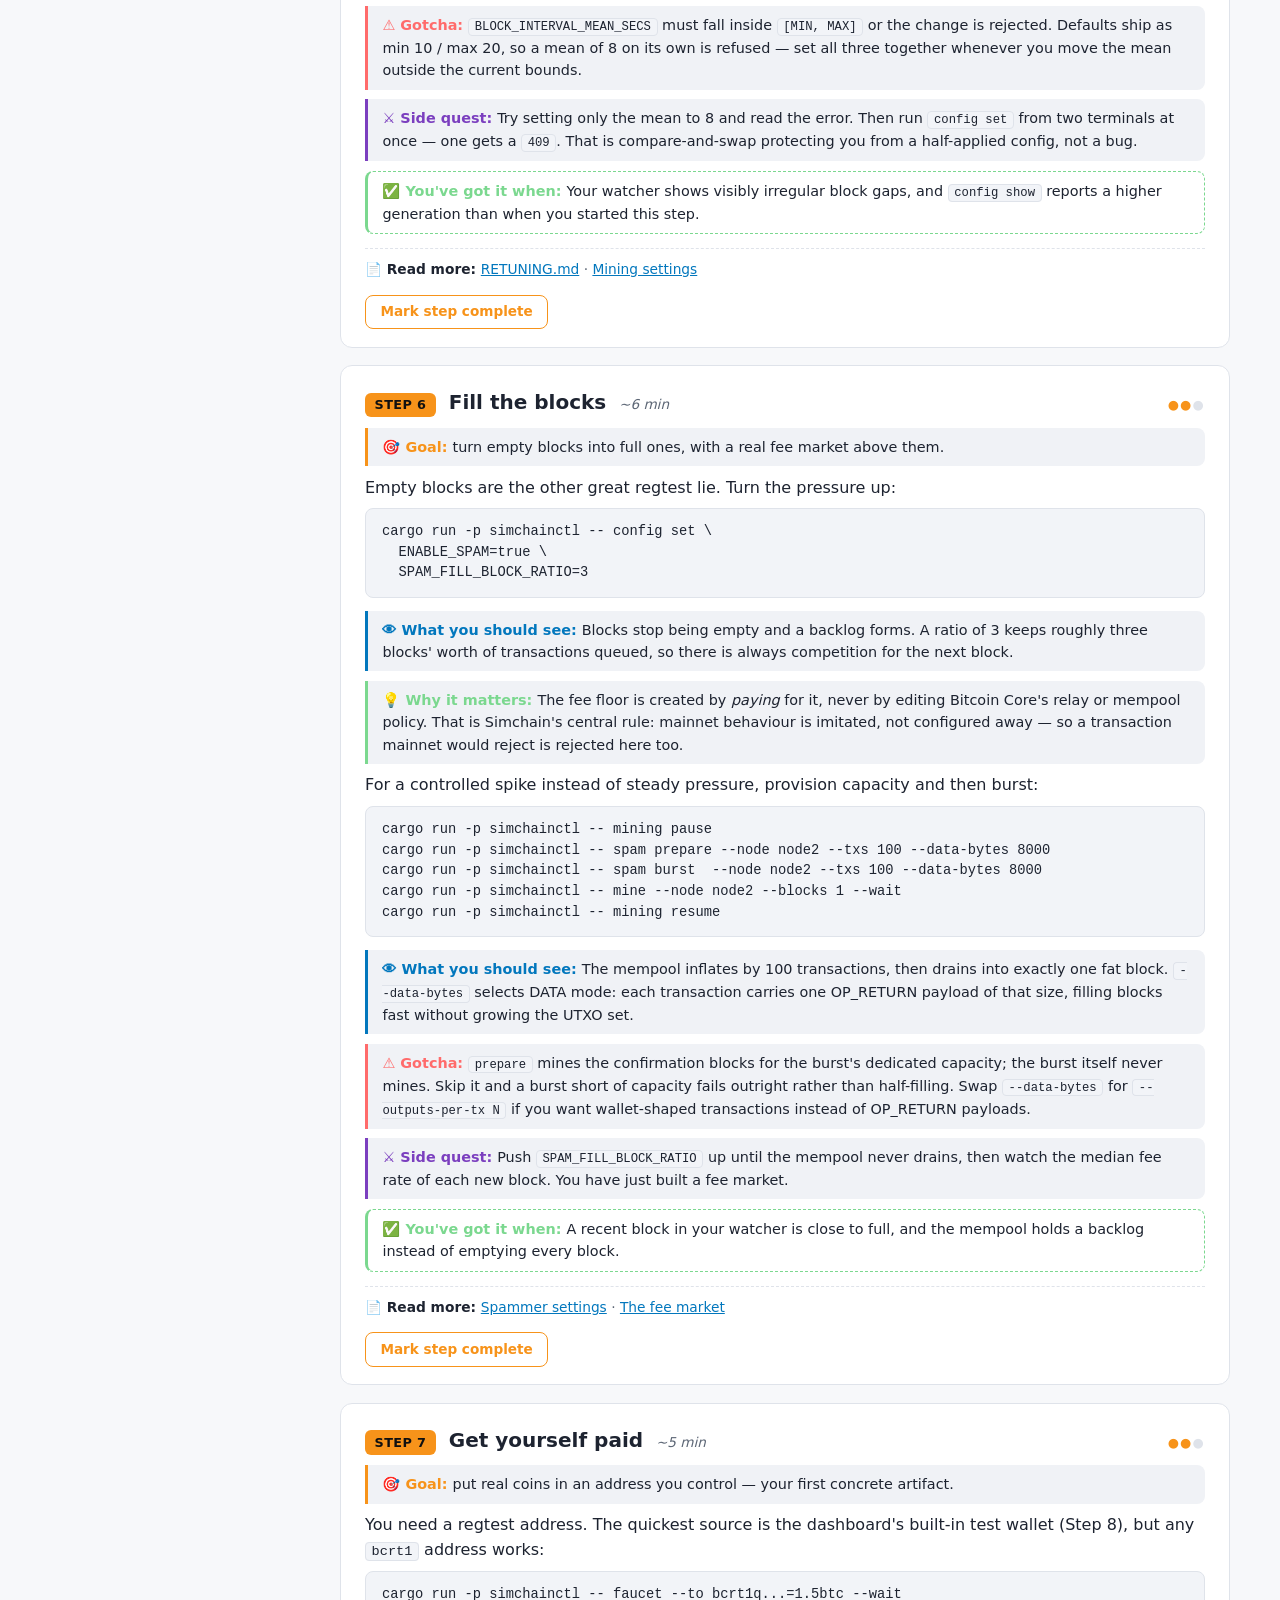
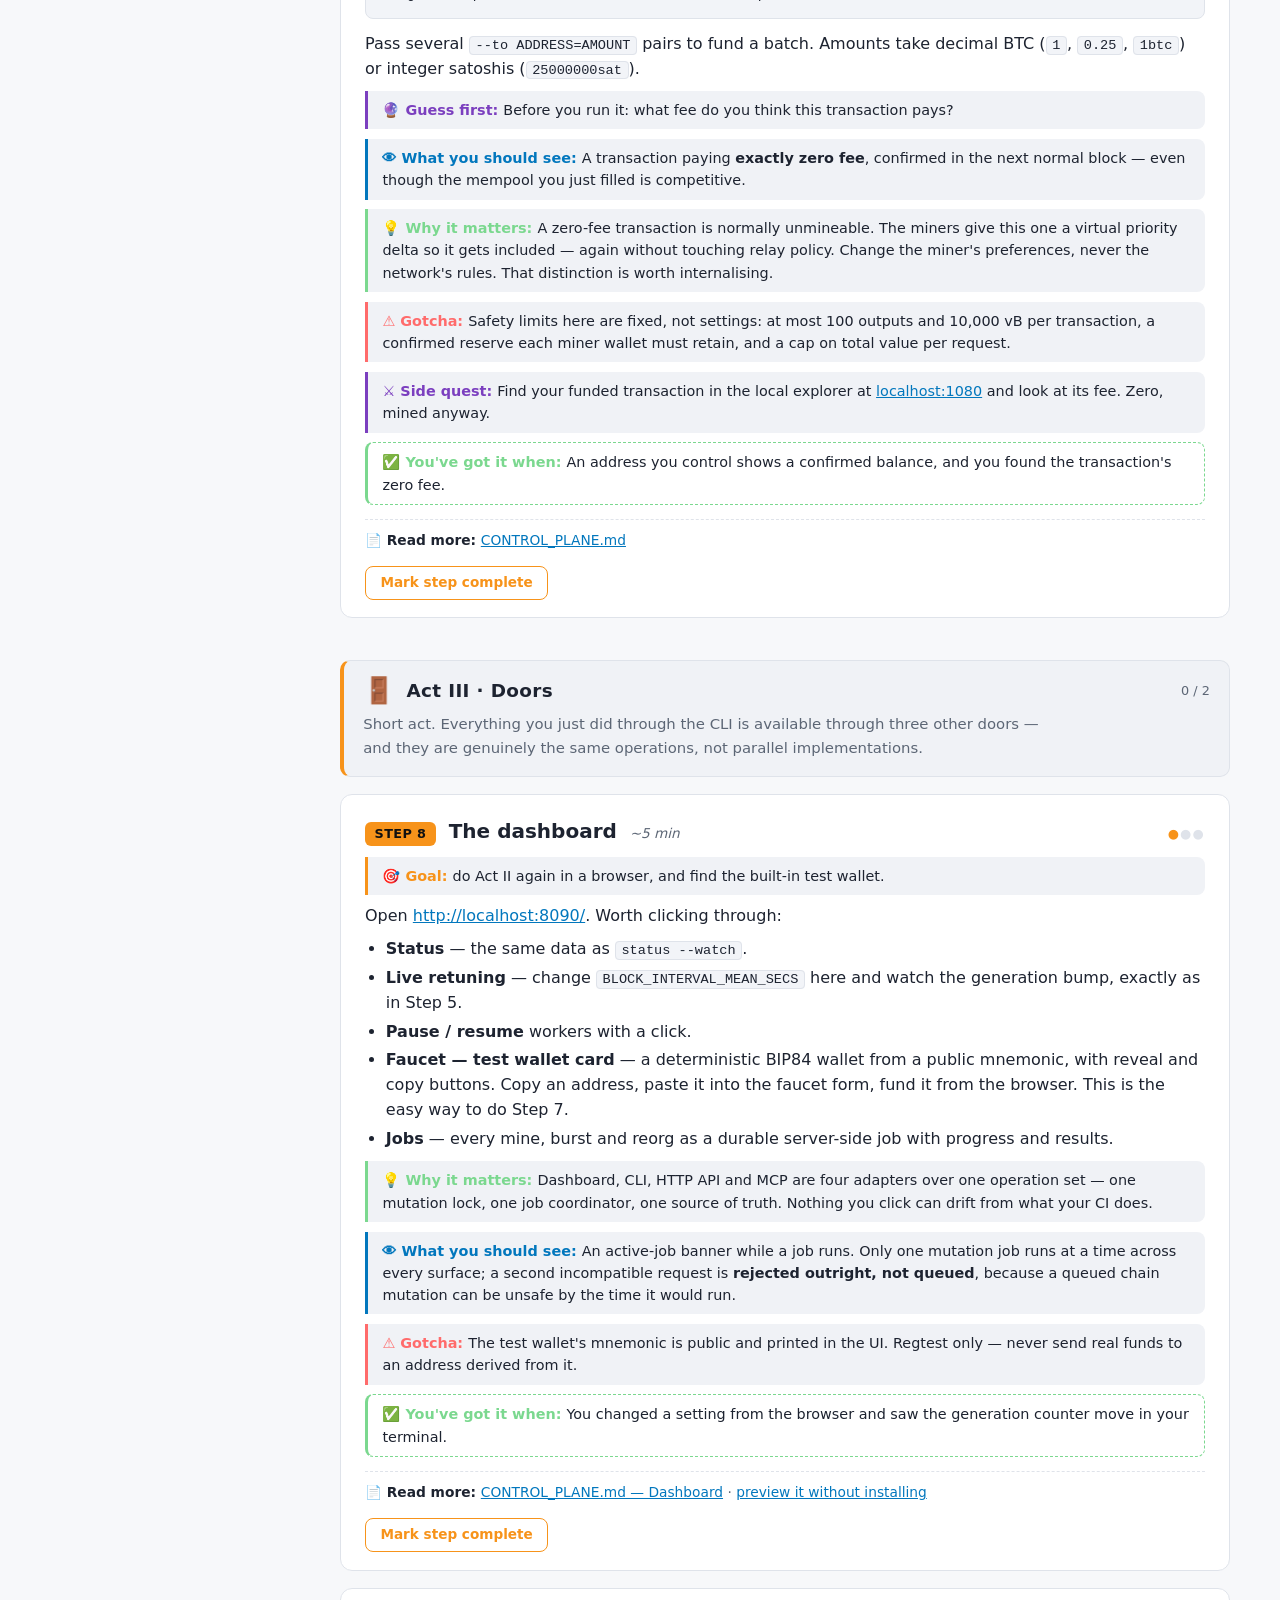
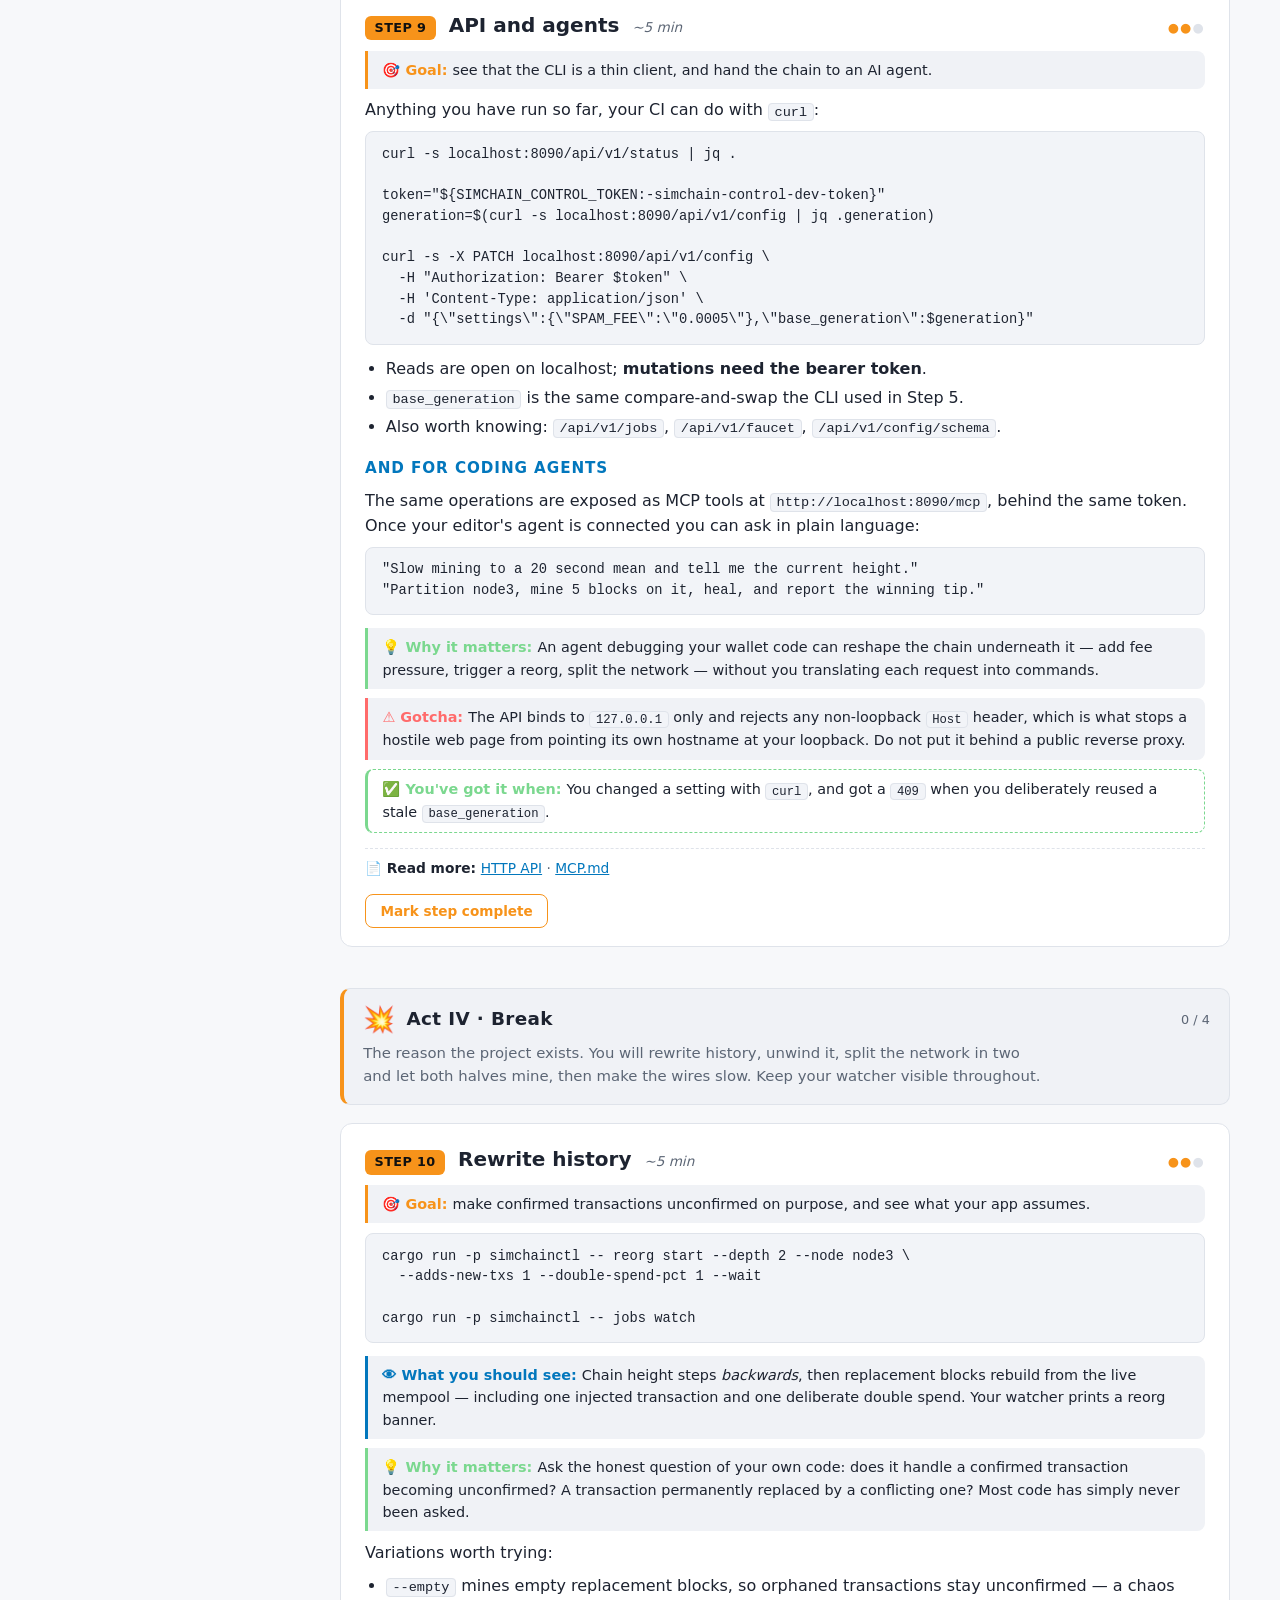
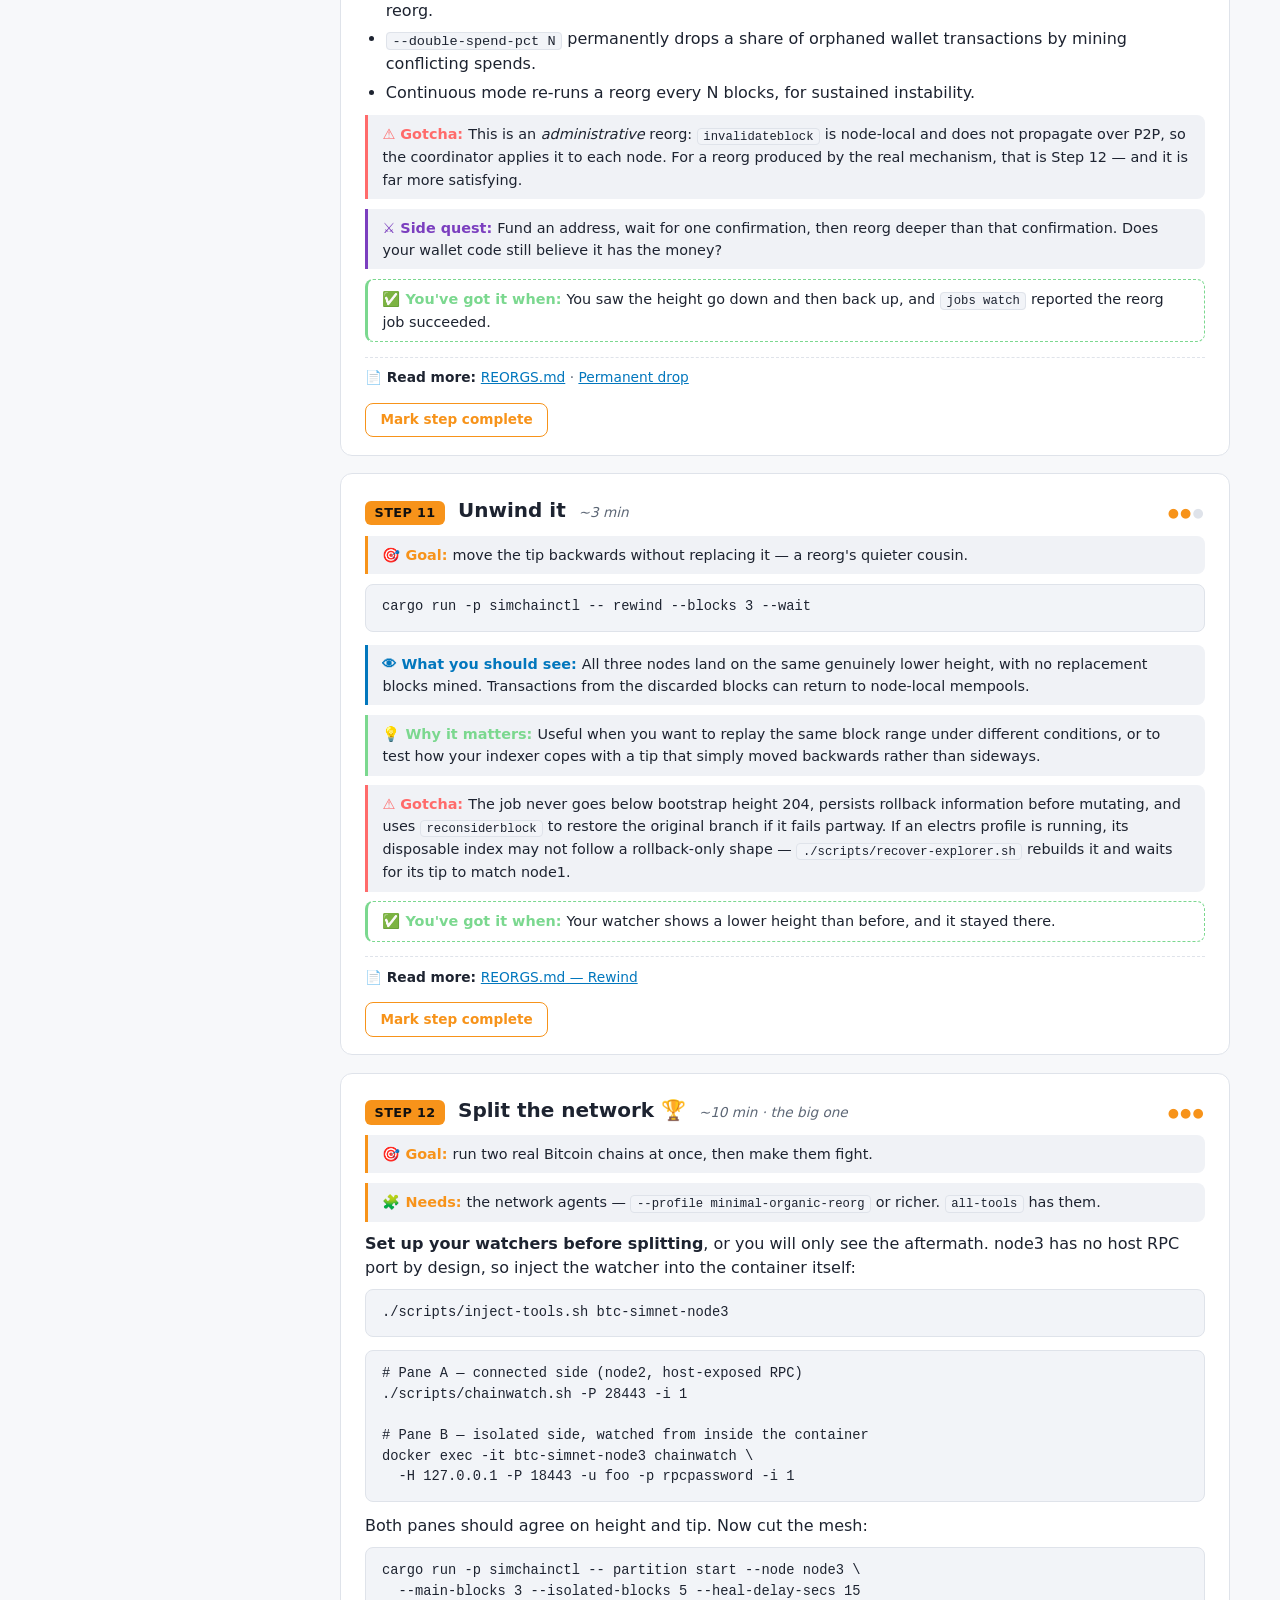
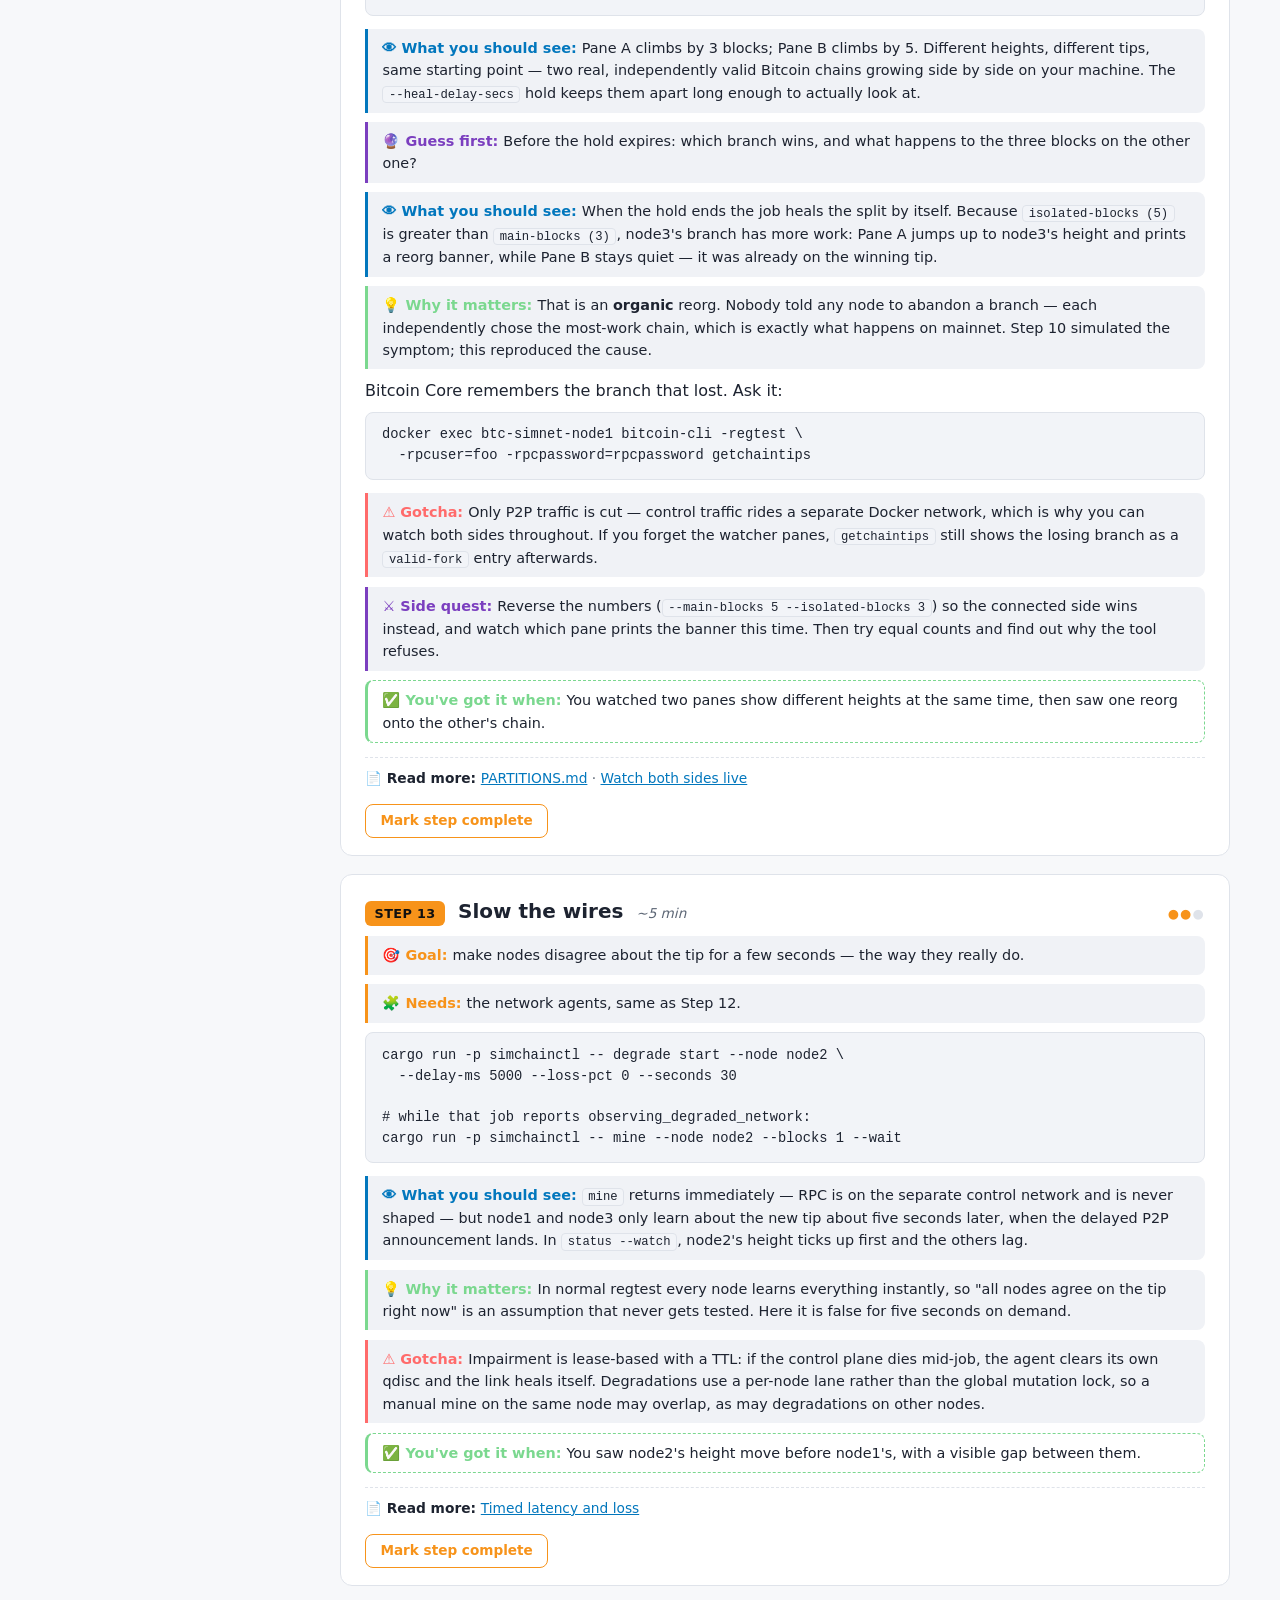
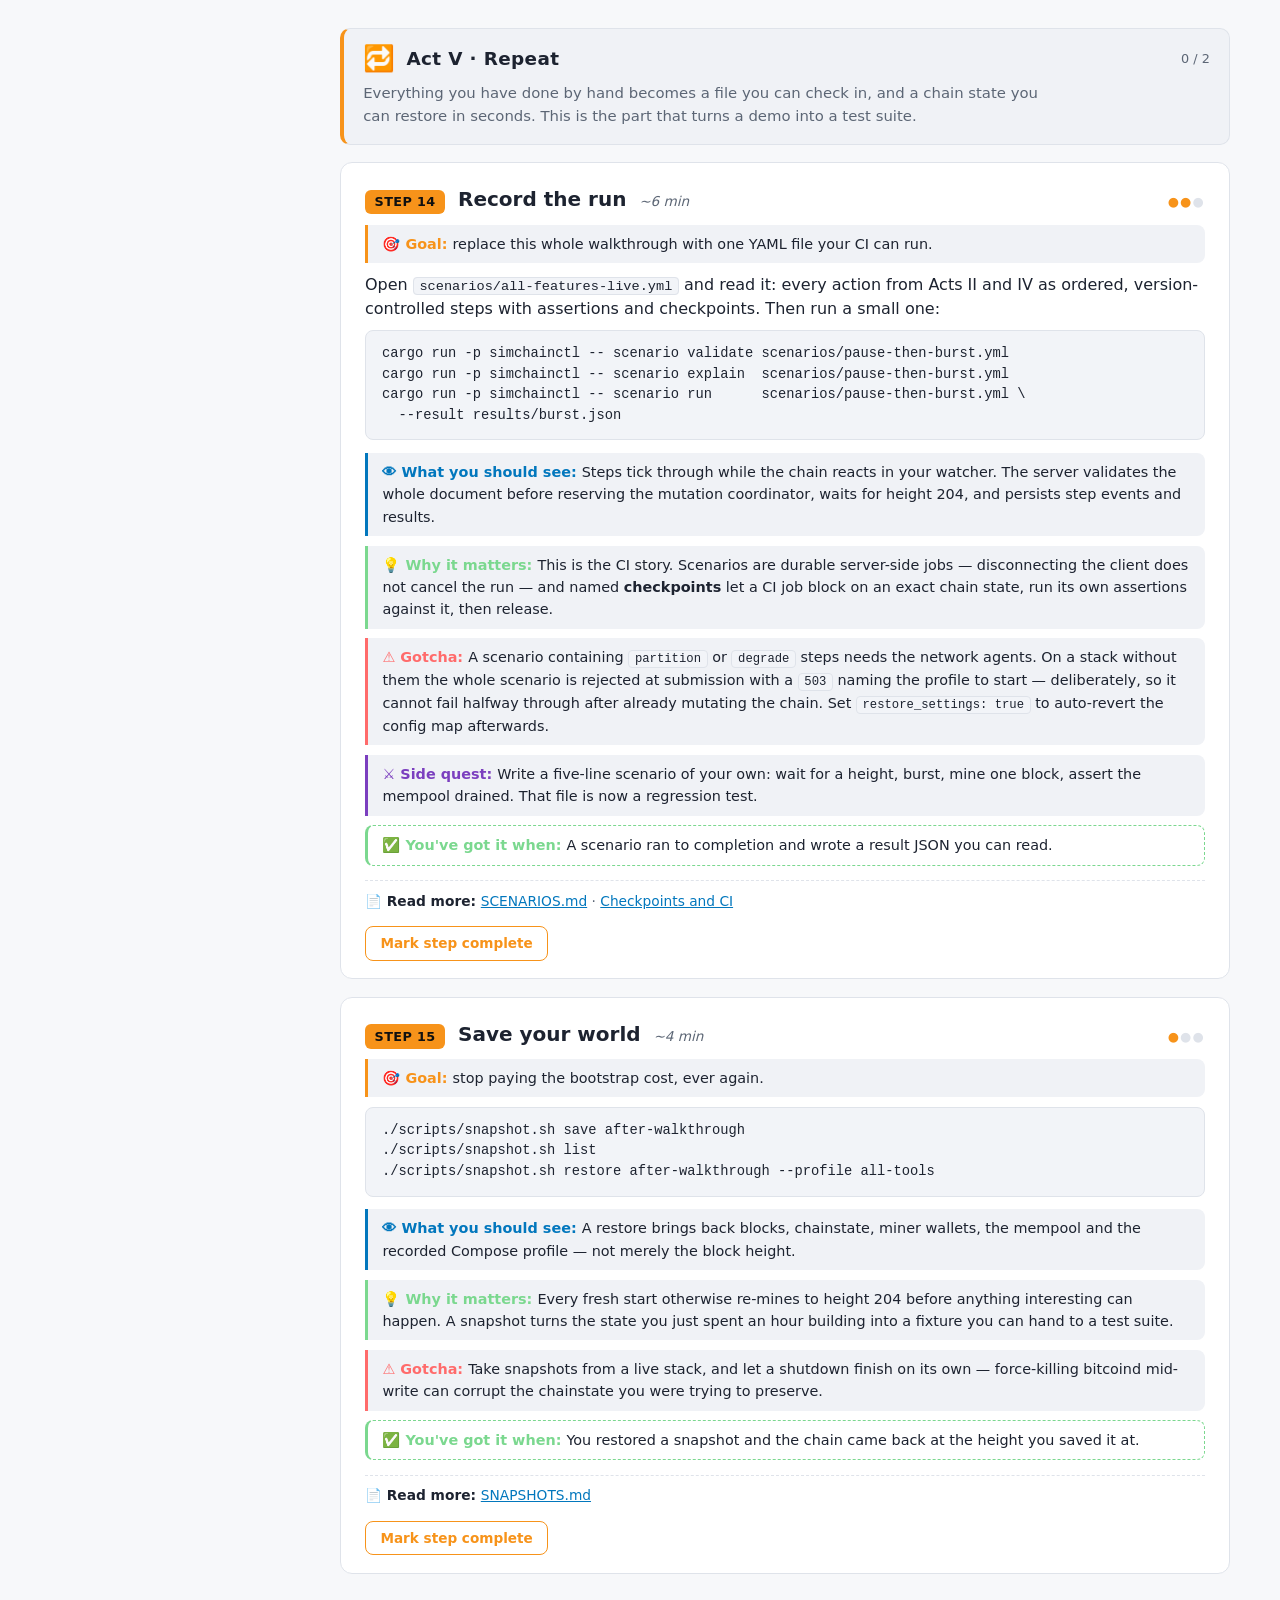
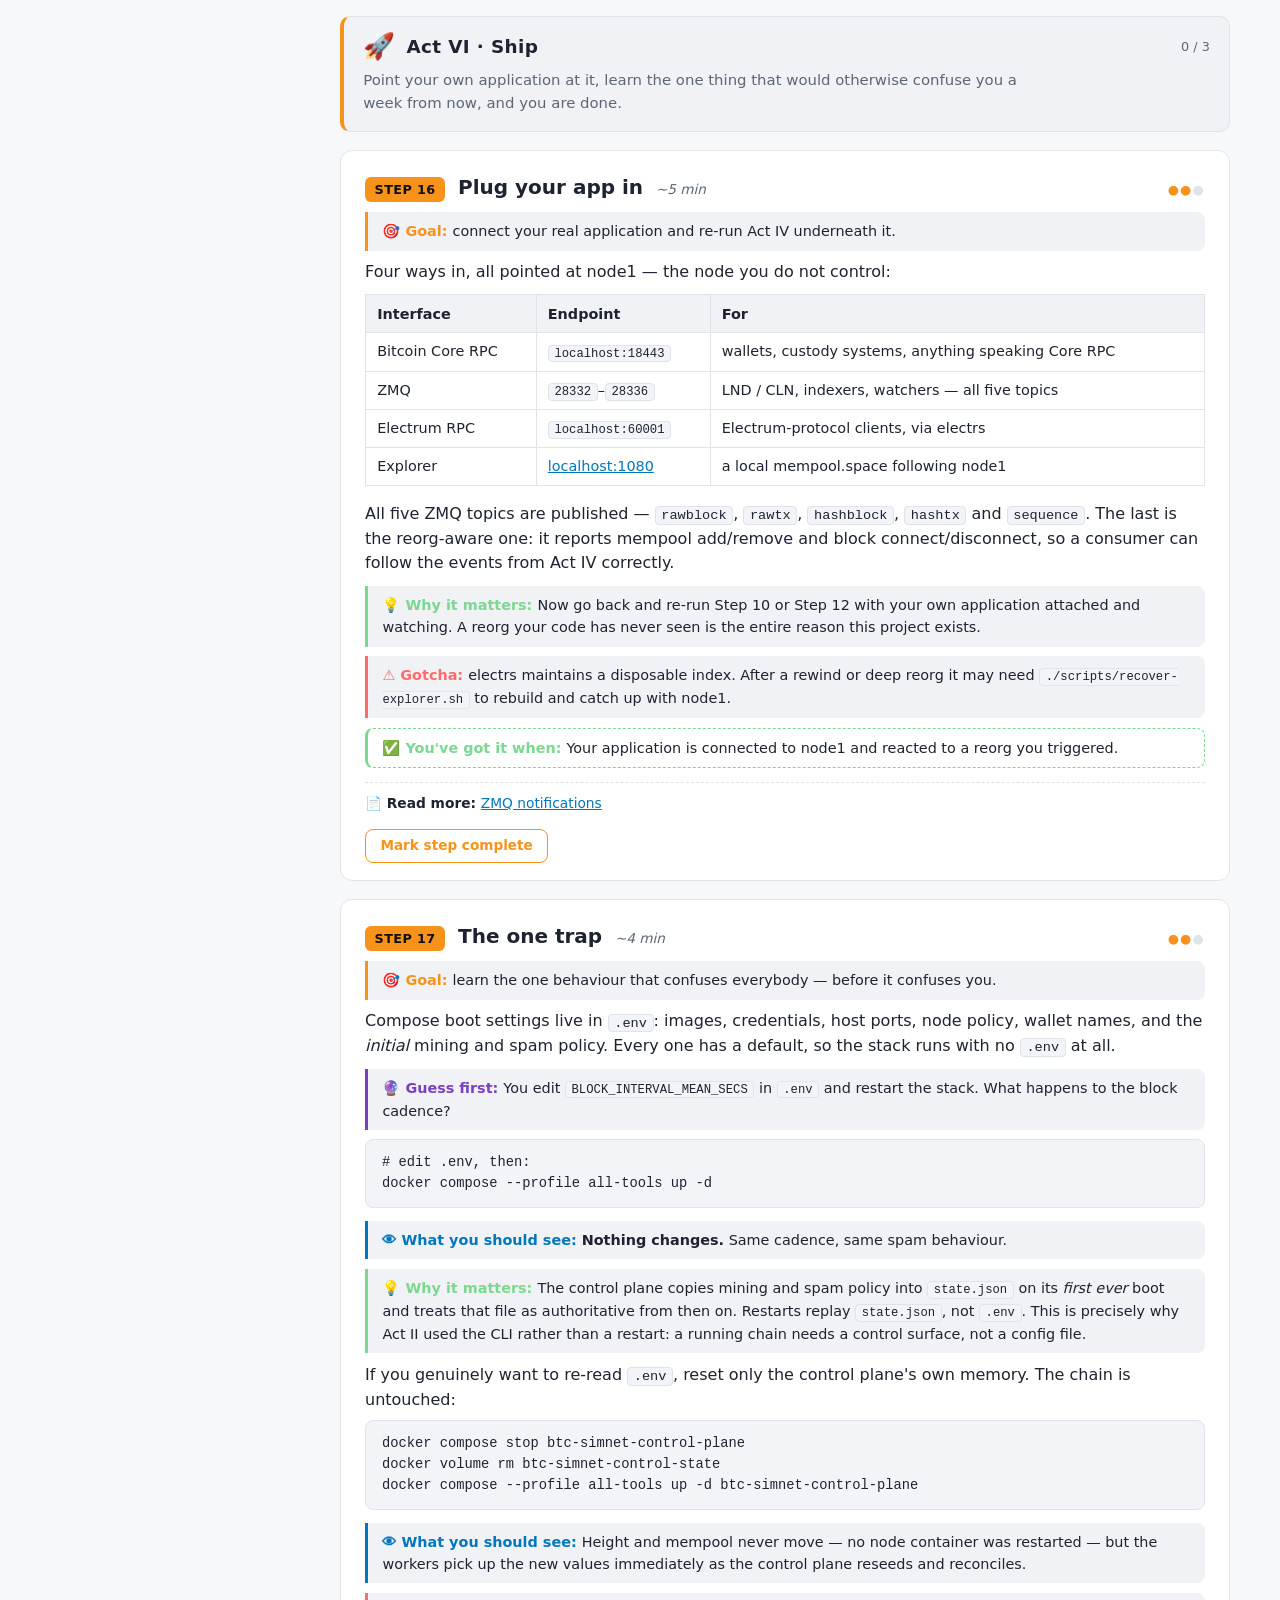
==== commit a5214fee: "docs: add live pages" ====
--- a/docs/html/walkthrough.html
+++ b/docs/html/walkthrough.html
@@ -4,25 +4,19 @@
 <meta charset="utf-8">
 <meta name="viewport" content="width=device-width, initial-scale=1">
 <title>Simchain — Feature Walkthrough</title>
+<meta name="description" content="A hands-on, six-act tour of Simchain: start a Bitcoin regtest chain that behaves like mainnet, reshape it live, break it on purpose, then make it reproducible.">
 <style>
   :root {
-    --bg: #0f1115;
-    --panel: #181b22;
-    --panel2: #1f232d;
-    --text: #e6e9ef;
-    --muted: #9aa3b2;
-    --accent: #f7931a;      /* bitcoin orange */
-    --accent2: #4fc3f7;
-    --green: #7bd88f;
-    --red: #ff6b6b;
-    --border: #2a2f3a;
-    --code-bg: #12141a;
+    --bg: #0f1115; --panel: #181b22; --panel2: #1f232d;
+    --text: #e6e9ef; --muted: #9aa3b2; --accent: #f7931a; --accent2: #4fc3f7;
+    --green: #7bd88f; --red: #ff6b6b; --purple: #c792ea;
+    --border: #2a2f3a; --code-bg: #12141a;
   }
   @media (prefers-color-scheme: light) {
     :root {
       --bg: #f7f8fa; --panel: #ffffff; --panel2: #f0f2f6;
       --text: #1d2330; --muted: #5c6675; --border: #dfe3ea;
-      --code-bg: #f2f4f8; --accent2: #0277bd;
+      --code-bg: #f2f4f8; --accent2: #0277bd; --purple: #7b3fbf;
     }
   }
   * { box-sizing: border-box; }
@@ -33,67 +27,97 @@
   }
   a { color: var(--accent2); }
 
+  #progress-rail { position: fixed; top: 0; left: 0; right: 0; height: 4px; background: var(--border); z-index: 100; }
+  #progress-fill { height: 100%; width: 0; background: linear-gradient(90deg, var(--accent), var(--green)); transition: width .35s ease; }
+
   .wrap { max-width: 1180px; margin: 0 auto; }
-  header { padding: 2.5rem 0 1.2rem; border-bottom: 2px solid var(--accent); margin-bottom: 1.5rem; }
+  header { padding: 2.6rem 0 1.2rem; border-bottom: 2px solid var(--accent); margin-bottom: 1.5rem; }
   h1 { margin: 0 0 .3rem; font-size: 2rem; }
   h1 .btc { color: var(--accent); }
-  .subtitle { color: var(--muted); font-size: 1.05rem; max-width: 70ch; }
+  .subtitle { color: var(--muted); font-size: 1.05rem; max-width: 72ch; }
   .meta { display: flex; gap: 1.5rem; flex-wrap: wrap; margin-top: 1rem; font-size: .9rem; color: var(--muted); }
   .meta b { color: var(--text); }
-
-  .layout { display: grid; grid-template-columns: 240px minmax(0, 1fr); gap: 2.5rem; align-items: start; }
+  .homelink { font-size: .9rem; margin-top: .9rem; }
+
+  .layout { display: grid; grid-template-columns: 250px minmax(0, 1fr); gap: 2.5rem; align-items: start; }
   @media (max-width: 900px) { .layout { grid-template-columns: 1fr; gap: 1rem; } nav.toc { position: static !important; max-height: none !important; } }
 
   nav.toc {
-    position: sticky; top: 1rem; max-height: calc(100vh - 2rem); overflow-y: auto;
+    position: sticky; top: 1.2rem; max-height: calc(100vh - 2.4rem); overflow-y: auto;
     font-size: .87rem; border-right: 1px solid var(--border); padding-right: .8rem;
   }
-  nav.toc h2 { font-size: .8rem; text-transform: uppercase; letter-spacing: .08em; color: var(--muted); margin: 1.1rem 0 .4rem; }
-  nav.toc h2:first-child { margin-top: 0; }
+  .scoreboard { background: var(--panel); border: 1px solid var(--border); border-radius: 10px; padding: .7rem .85rem; margin-bottom: 1rem; }
+  .scoreboard .count { font-size: 1.5rem; font-weight: 700; color: var(--accent); line-height: 1.1; }
+  .scoreboard .of { color: var(--muted); font-size: .95rem; font-weight: 400; }
+  .scoreboard .label { font-size: .78rem; text-transform: uppercase; letter-spacing: .07em; color: var(--muted); }
+  .scoreboard button {
+    margin-top: .5rem; width: 100%; cursor: pointer; font: inherit; font-size: .78rem;
+    background: transparent; color: var(--muted); border: 1px solid var(--border);
+    border-radius: 6px; padding: .25rem .4rem;
+  }
+  .scoreboard button:hover { color: var(--red); border-color: var(--red); }
+
+  nav.toc .actname { font-size: .78rem; text-transform: uppercase; letter-spacing: .08em; color: var(--muted); margin: 1.1rem 0 .35rem; }
+  nav.toc .actname:first-of-type { margin-top: 0; }
   nav.toc ol { list-style: none; margin: 0; padding: 0; }
-  nav.toc li { margin: .18rem 0; }
-  nav.toc a { text-decoration: none; color: var(--text); display: block; padding: .15rem .3rem; border-radius: 4px; }
+  nav.toc li { margin: .16rem 0; }
+  nav.toc a { text-decoration: none; color: var(--text); display: flex; gap: .45rem; padding: .16rem .3rem; border-radius: 4px; }
   nav.toc a:hover { background: var(--panel2); color: var(--accent2); }
-  nav.toc a .n { color: var(--accent); font-weight: 700; margin-right: .4rem; }
-
-  .part { margin: 2.4rem 0 .8rem; font-size: .82rem; text-transform: uppercase; letter-spacing: .1em; color: var(--muted); border-bottom: 1px solid var(--border); padding-bottom: .4rem; }
-  .part:first-of-type { margin-top: 0; }
+  nav.toc a .n { color: var(--accent); font-weight: 700; min-width: 1.4em; }
+  nav.toc li.done a { color: var(--muted); }
+  nav.toc li.done a .n { color: var(--green); }
+  nav.toc li.done a .n .num { display: none; }
+  nav.toc li.done a .n::before { content: "✓"; }
+
+  .act {
+    margin: 2.6rem 0 1rem; padding: 1rem 1.2rem;
+    background: var(--panel2); border: 1px solid var(--border);
+    border-left: 4px solid var(--accent); border-radius: 10px;
+  }
+  .act:first-of-type { margin-top: 0; }
+  .act .badge { font-size: 1.6rem; line-height: 1; }
+  .act .actline { display: flex; align-items: center; gap: .7rem; flex-wrap: wrap; }
+  .act h2 { margin: 0; font-size: 1.15rem; letter-spacing: .02em; }
+  .act .actprog { margin-left: auto; font-size: .8rem; color: var(--muted); font-variant-numeric: tabular-nums; }
+  .act p { margin: .5rem 0 0; color: var(--muted); font-size: .93rem; max-width: 72ch; }
 
   section.step {
     background: var(--panel); border: 1px solid var(--border); border-radius: 12px;
-    margin: 1.2rem 0; padding: 1.3rem 1.5rem 1.1rem; scroll-margin-top: 1rem;
-  }
-  .step-head { display: flex; align-items: baseline; gap: .8rem; flex-wrap: wrap; margin-bottom: .3rem; }
-  .stamp {
-    background: var(--accent); color: #101010; font-weight: 700; font-size: .8rem;
-    border-radius: 6px; padding: .15rem .55rem; letter-spacing: .03em; white-space: nowrap;
-  }
-  .stamp.setup { background: var(--accent2); }
-  .stamp.end { background: var(--green); }
+    margin: 1.1rem 0; padding: 1.3rem 1.5rem 1.1rem; scroll-margin-top: 1.5rem;
+    transition: border-color .2s;
+  }
+  section.step.done { border-color: var(--green); }
+  section.step.done .stamp { background: var(--green); }
+  .step-head { display: flex; align-items: baseline; gap: .8rem; flex-wrap: wrap; margin-bottom: .35rem; }
+  .stamp { background: var(--accent); color: #101010; font-weight: 700; font-size: .8rem; border-radius: 6px; padding: .15rem .6rem; letter-spacing: .03em; white-space: nowrap; }
   h2.title { margin: 0; font-size: 1.25rem; }
   .tag { color: var(--muted); font-size: .85rem; font-style: italic; }
+  .diff { color: var(--accent); font-size: .8rem; letter-spacing: .1em; margin-left: auto; }
+  .diff .off { color: var(--border); }
   h3 { font-size: .95rem; text-transform: uppercase; letter-spacing: .06em; color: var(--accent2); margin: 1.1rem 0 .4rem; }
-  ul, ol.body { margin: .3rem 0 .6rem; padding-left: 1.3rem; }
+  ul { margin: .3rem 0 .6rem; padding-left: 1.3rem; }
   li { margin: .25rem 0; }
   p { margin: .5rem 0; }
-  pre {
-    background: var(--code-bg); border: 1px solid var(--border); border-radius: 8px;
-    padding: .8rem 1rem; overflow-x: auto; font-size: .86rem; line-height: 1.5; margin: .5rem 0 .8rem;
-  }
+  pre { background: var(--code-bg); border: 1px solid var(--border); border-radius: 8px; padding: .8rem 1rem; overflow-x: auto; font-size: .86rem; line-height: 1.5; margin: .5rem 0 .8rem; }
   code { font-family: ui-monospace, "Cascadia Code", Menlo, Consolas, monospace; }
   p code, li code, td code { background: var(--code-bg); border: 1px solid var(--border); border-radius: 4px; padding: .05rem .35rem; font-size: .85em; }
 
-  /* Shared callout shell. These selectors must list every callout class:
-     the padding and background live here, so a class left out of this rule
-     renders as bare text hard against its colour bar. */
-  .expect, .why, .gotcha, .req {
+  /* Shared callout shell. Every callout class must be listed here: the padding
+     and background live in this rule, so a class left out of it renders as bare
+     text hard against its colour bar. */
+  .goal, .expect, .why, .gotcha, .req, .check, .challenge, .predict {
     background: var(--panel2); padding: .5rem .9rem;
     border-radius: 0 8px 8px 0; margin: .6rem 0; font-size: .9rem;
   }
-  .expect code, .why code, .gotcha code, .req code {
+  .goal code, .expect code, .why code, .gotcha code, .req code,
+  .check code, .challenge code, .predict code {
     background: var(--code-bg); border: 1px solid var(--border);
     border-radius: 4px; padding: .05rem .35rem; font-size: .85em;
   }
+  .goal { border-left: 3px solid var(--accent); }
+  .goal::before { content: "🎯 Goal: "; font-weight: 600; color: var(--accent); }
+  .predict { border-left: 3px solid var(--purple); }
+  .predict::before { content: "🔮 Guess first: "; font-weight: 600; color: var(--purple); }
   .expect { border-left: 3px solid var(--accent2); }
   .expect::before { content: "👁 What you should see: "; font-weight: 600; color: var(--accent2); }
   .why { border-left: 3px solid var(--green); }
@@ -102,137 +126,222 @@
   .gotcha::before { content: "⚠ Gotcha: "; font-weight: 600; color: var(--red); }
   .req { border-left: 3px solid var(--accent); }
   .req::before { content: "🧩 Needs: "; font-weight: 600; color: var(--accent); }
+  .challenge { border-left: 3px solid var(--purple); }
+  .challenge::before { content: "⚔ Side quest: "; font-weight: 600; color: var(--purple); }
+  .check { border: 1px dashed var(--green); border-left: 3px solid var(--green); background: transparent; border-radius: 8px; }
+  .check::before { content: "✅ You've got it when: "; font-weight: 600; color: var(--green); }
 
   .docs { margin-top: .9rem; padding-top: .6rem; border-top: 1px dashed var(--border); font-size: .86rem; color: var(--muted); }
   .docs::before { content: "📄 Read more: "; font-weight: 600; color: var(--text); }
-  .docs a { margin-right: .1rem; }
+
+  .markwrap { margin-top: .9rem; }
+  button.mark {
+    cursor: pointer; font: inherit; font-size: .85rem; font-weight: 600;
+    background: transparent; color: var(--accent); border: 1px solid var(--accent);
+    border-radius: 8px; padding: .35rem .9rem;
+  }
+  button.mark:hover { background: var(--accent); color: #101010; }
+  section.step.done button.mark { color: var(--green); border-color: var(--green); }
+  section.step.done button.mark:hover { background: var(--green); color: #101010; }
 
   table { border-collapse: collapse; width: 100%; margin: .6rem 0 1rem; font-size: .9rem; }
   th, td { border: 1px solid var(--border); padding: .45rem .7rem; text-align: left; vertical-align: top; }
   th { background: var(--panel2); }
+
+  #finale { display: none; margin: 1.5rem 0; padding: 1.4rem 1.5rem; text-align: center; background: var(--panel2); border: 2px solid var(--green); border-radius: 12px; }
+  #finale.show { display: block; }
+  #finale h2 { margin: .2rem 0 .4rem; color: var(--green); }
   footer { color: var(--muted); font-size: .85rem; margin-top: 3rem; text-align: center; }
 </style>
 </head>
 <body>
+<div id="progress-rail"><div id="progress-fill"></div></div>
 <div class="wrap">
 
 <header>
   <h1><span class="btc">₿</span> Simchain — Feature Walkthrough</h1>
   <div class="subtitle">
-    A hands-on tour of every Simchain feature, one at a time. Run the commands as you read;
-    each step is self-contained and builds on the chain the previous one left behind.
+    Six acts, eighteen steps. You start a Bitcoin chain, learn to read it, reshape it while it runs,
+    break it on purpose, then make the whole thing reproducible. Run the commands as you go — every
+    step ends with something you can check.
   </div>
   <div class="meta">
-    <span><b>Time:</b> ~45–60 min end to end</span>
+    <span><b>Time:</b> ~60 min, or stop after any act</span>
     <span><b>You need:</b> Docker, Docker Compose 2.23.1+, Rust toolchain</span>
-    <span><b>Shape:</b> start a chain → configure it → stress it → break it → make it repeatable</span>
-  </div>
+    <span><b>Progress</b> is saved in this browser</span>
+  </div>
+  <div class="homelink"><a href="./index.html">← Back to the Simchain site</a> · <a href="./dashboard/">Dashboard preview</a></div>
 </header>
 
 <div class="layout">
 
 <nav class="toc">
-  <h2>Setup</h2>
+  <div class="scoreboard">
+    <div class="label">Steps done</div>
+    <div><span class="count" id="score">0</span><span class="of"> / 18</span></div>
+    <button id="reset" type="button">Reset progress</button>
+  </div>
+
+  <div class="actname">Act I · Look</div>
   <ol>
-    <li><a href="#s0"><span class="n">0</span>Start the stack</a></li>
+    <li data-tocfor="s1"><a href="#s1"><span class="n"><span class="num">1</span></span>First light</a></li>
+    <li data-tocfor="s2"><a href="#s2"><span class="n"><span class="num">2</span></span>Meet the three nodes</a></li>
+    <li data-tocfor="s3"><a href="#s3"><span class="n"><span class="num">3</span></span>Read the chain</a></li>
+    <li data-tocfor="s4"><a href="#s4"><span class="n"><span class="num">4</span></span>Try to cheat</a></li>
   </ol>
-  <h2>The network</h2>
+  <div class="actname">Act II · Touch</div>
   <ol>
-    <li><a href="#s1"><span class="n">1</span>Mainnet-like network shape</a></li>
-    <li><a href="#s2"><span class="n">2</span>Watching the chain</a></li>
+    <li data-tocfor="s5"><a href="#s5"><span class="n"><span class="num">5</span></span>Change the weather</a></li>
+    <li data-tocfor="s6"><a href="#s6"><span class="n"><span class="num">6</span></span>Fill the blocks</a></li>
+    <li data-tocfor="s7"><a href="#s7"><span class="n"><span class="num">7</span></span>Get yourself paid</a></li>
   </ol>
-  <h2>Configuration</h2>
+  <div class="actname">Act III · Doors</div>
   <ol>
-    <li><a href="#s3"><span class="n">3</span>Boot config, and its trap</a></li>
-    <li><a href="#s4"><span class="n">4</span>Live hot-reload &amp; mining</a></li>
+    <li data-tocfor="s8"><a href="#s8"><span class="n"><span class="num">8</span></span>The dashboard</a></li>
+    <li data-tocfor="s9"><a href="#s9"><span class="n"><span class="num">9</span></span>API and agents</a></li>
   </ol>
-  <h2>Blocks &amp; fees</h2>
+  <div class="actname">Act IV · Break</div>
   <ol>
-    <li><a href="#s5"><span class="n">5</span>Block and fee pressure</a></li>
-    <li><a href="#s6"><span class="n">6</span>The faucet</a></li>
+    <li data-tocfor="s10"><a href="#s10"><span class="n"><span class="num">10</span></span>Rewrite history</a></li>
+    <li data-tocfor="s11"><a href="#s11"><span class="n"><span class="num">11</span></span>Unwind it</a></li>
+    <li data-tocfor="s12"><a href="#s12"><span class="n"><span class="num">12</span></span>Split the network</a></li>
+    <li data-tocfor="s13"><a href="#s13"><span class="n"><span class="num">13</span></span>Slow the wires</a></li>
   </ol>
-  <h2>Control surfaces</h2>
+  <div class="actname">Act V · Repeat</div>
   <ol>
-    <li><a href="#s7"><span class="n">7</span>Dashboard</a></li>
-    <li><a href="#s8"><span class="n">8</span>HTTP API</a></li>
-    <li><a href="#s9"><span class="n">9</span>MCP for agents</a></li>
+    <li data-tocfor="s14"><a href="#s14"><span class="n"><span class="num">14</span></span>Record the run</a></li>
+    <li data-tocfor="s15"><a href="#s15"><span class="n"><span class="num">15</span></span>Save your world</a></li>
   </ol>
-  <h2>Chain events</h2>
+  <div class="actname">Act VI · Ship</div>
   <ol>
-    <li><a href="#s10"><span class="n">10</span>Programmatic reorgs</a></li>
-    <li><a href="#s11"><span class="n">11</span>Shorter-chain rewinds</a></li>
-    <li><a href="#s12"><span class="n">12</span>Splits &amp; organic reorgs</a></li>
-    <li><a href="#s13"><span class="n">13</span>Link degradation</a></li>
-  </ol>
-  <h2>Repeatability</h2>
-  <ol>
-    <li><a href="#s14"><span class="n">14</span>Declarative scenarios</a></li>
-    <li><a href="#s15"><span class="n">15</span>Chain snapshots</a></li>
-  </ol>
-  <h2>Integration</h2>
-  <ol>
-    <li><a href="#s16"><span class="n">16</span>Plugging your app in</a></li>
-    <li><a href="#s17"><span class="n">17</span>Where to go next</a></li>
+    <li data-tocfor="s16"><a href="#s16"><span class="n"><span class="num">16</span></span>Plug your app in</a></li>
+    <li data-tocfor="s17"><a href="#s17"><span class="n"><span class="num">17</span></span>The one trap</a></li>
+    <li data-tocfor="s18"><a href="#s18"><span class="n"><span class="num">18</span></span>Graduation</a></li>
   </ol>
 </nav>
 
 <main>
 
-<div class="part">Setup</div>
-
-<section class="step" id="s0">
-  <div class="step-head">
-    <span class="stamp setup">STEP 0</span>
-    <h2 class="title">Start the stack</h2>
-    <span class="tag">one command, then wait for height 204</span>
-  </div>
+<!-- ===================================== ACT I ===================================== -->
+<div class="act">
+  <div class="actline">
+    <span class="badge">🔭</span>
+    <h2>Act I · Look</h2>
+    <span class="actprog" data-actprog="1"></span>
+  </div>
+  <p>Nothing here can break anything. You start the stack and learn to read what it is telling you,
+  which is the skill every later act depends on.</p>
+</div>
+
+<section class="step" id="s1" data-step data-act="1">
+  <div class="step-head">
+    <span class="stamp">STEP 1</span>
+    <h2 class="title">First light</h2>
+    <span class="tag">~5 min, mostly waiting</span>
+    <span class="diff" title="difficulty">●<span class="off">●●</span></span>
+  </div>
+  <div class="goal">get a three-node Bitcoin network running from a single command.</div>
   <p>From the repository root:</p>
 <pre><code>./scripts/fresh-chain.sh --profile all-tools</code></pre>
-  <p>
-    This wipes any previous chain volumes and boots a brand-new chain with every optional tool
-    enabled, so nothing later in this walkthrough is missing. First run also builds the images.
-  </p>
-  <div class="expect">
-    Three Bitcoin nodes, a mining controller, a spammer, a control plane, three network agents,
-    and the explorer stack. The mining controller bootstraps the chain to <b>height 204</b> —
-    coinbase maturity plus a funded address — before it settles into its normal block cadence.
-    Watch it with <code>docker compose logs -f btc-simnet-mining-controller</code>.
-  </div>
-  <p>Simchain ships several stack sizes. This walkthrough assumes <code>all-tools</code>; the smaller ones exist for CI:</p>
+  <p>This wipes any previous chain and boots a brand-new one with every optional tool enabled, so
+  nothing later in the walkthrough is missing. The first run also builds the images.</p>
+  <div class="expect">
+    Thirteen containers coming up. The mining controller then mines to <b>height 204</b> — past
+    coinbase maturity, with your address funded — before settling into its normal cadence. Follow it
+    with <code>docker compose logs -f btc-simnet-mining-controller</code>.
+  </div>
+  <div class="why">
+    Height 204 is not arbitrary: coinbase outputs need 100 confirmations before they can be spent, so
+    the chain must mine past that before the faucet or any wallet test can work. Every later step
+    assumes bootstrap has finished.
+  </div>
+  <p>Smaller stacks exist too. You want <code>all-tools</code> today; the others are for CI:</p>
   <table>
-    <tr><th>Profile</th><th>Containers</th><th>What it adds</th></tr>
-    <tr><td><code>docker compose up</code> (<code>minimal</code>)</td><td>5</td><td>3 nodes + mining controller + spammer. A live chain, nothing to drive it.</td></tr>
-    <tr><td><code>minimal-api</code></td><td>6</td><td>+ control plane: CLI, HTTP API, MCP, jobs, scenarios</td></tr>
-    <tr><td><code>minimal-organic-reorg</code></td><td>9</td><td>+ network agents: partitions and organic reorgs</td></tr>
+    <tr><th>Profile</th><th>Containers</th><th>Adds</th></tr>
+    <tr><td><code>docker compose up</code> (<code>minimal</code>)</td><td>5</td><td>3 nodes, mining controller, spammer. A chain, with nothing to drive it.</td></tr>
+    <tr><td><code>minimal-api</code></td><td>6</td><td>the control plane: CLI, HTTP API, MCP, jobs, scenarios</td></tr>
+    <tr><td><code>minimal-organic-reorg</code></td><td>9</td><td>the network agents: partitions and organic reorgs</td></tr>
     <tr><td><code>basic</code></td><td>9</td><td>the full local stack</td></tr>
-    <tr><td><code>all-tools</code></td><td>13</td><td>+ electrs and the mempool.space explorer</td></tr>
+    <tr><td><code>all-tools</code></td><td>13</td><td>electrs and the mempool.space explorer</td></tr>
   </table>
   <div class="gotcha">
     <code>fresh-chain.sh</code> always starts from block 0 and destroys the chain you already have.
-    To resume an existing chain instead, use <code>docker compose --profile all-tools up -d</code>.
-  </div>
-  <div class="docs"><a href="https://github.com/danielemiliogarcia/simchain/blob/master/README.md#profiles">README — Profiles</a> · <a href="https://github.com/danielemiliogarcia/simchain/blob/master/docs/SETTINGS.md">SETTINGS.md</a></div>
-</section>
-
-<div class="part">The network</div>
-
-<section class="step" id="s1">
-  <div class="step-head">
-    <span class="stamp">STEP 1</span>
-    <h2 class="title">Mainnet-like network shape</h2>
-    <span class="tag">why there are three nodes and not one</span>
-  </div>
-  <p>
-    Plain regtest gives you one node that mines on demand. Simchain gives you three Bitcoin Core
-    nodes in a full P2P mesh, with the roles deliberately separated:
-  </p>
-  <ul>
-    <li><b>node1</b> — never mines, wallet disabled, <code>txindex</code> on. This is <em>your</em> endpoint on
-      <code>localhost:18443</code>, standing in for a third-party node you don't control.</li>
-    <li><b>node2</b> — a miner with a wallet, exposed on <code>localhost:28443</code>.</li>
-    <li><b>node3</b> — a miner with no host port at all, reachable only inside Docker.</li>
-  </ul>
-  <p>The important part is that node1 refuses to be your accomplice. Ask it for a block:</p>
+    To resume an existing one use <code>docker compose --profile all-tools up -d</code> instead.
+  </div>
+  <div class="check"><code>docker compose ps</code> lists thirteen running containers, and the mining controller's log has stopped talking about bootstrap.</div>
+  <div class="docs"><a href="https://github.com/danielemiliogarcia/simchain#profiles">README — Profiles</a></div>
+  <div class="markwrap"><button class="mark" type="button" data-for="s1">Mark step complete</button></div>
+</section>
+
+<section class="step" id="s2" data-step data-act="1">
+  <div class="step-head">
+    <span class="stamp">STEP 2</span>
+    <h2 class="title">Meet the three nodes</h2>
+    <span class="tag">~3 min</span>
+    <span class="diff" title="difficulty">●<span class="off">●●</span></span>
+  </div>
+  <div class="goal">understand why there are three nodes instead of one, and which one is yours.</div>
+  <p>Plain regtest gives you one node that mines whenever you ask. Simchain separates the roles on purpose:</p>
+  <table>
+    <tr><th>Node</th><th>Role</th><th>Reachable at</th></tr>
+    <tr><td><b>node1</b></td><td>Never mines. Wallet disabled, <code>txindex</code> on. Stands in for a third-party node you don't control — <em>this is your endpoint</em>.</td><td><code>localhost:18443</code></td></tr>
+    <tr><td><b>node2</b></td><td>Miner with a wallet. The one you will mine and spend from by hand.</td><td><code>localhost:28443</code></td></tr>
+    <tr><td><b>node3</b></td><td>Miner with no host port at all, reachable only inside Docker — which makes it the one to isolate in Act IV.</td><td>Docker only</td></tr>
+  </table>
+  <p>Ask a node who it is connected to:</p>
+<pre><code>docker exec btc-simnet-node1 bitcoin-cli -regtest \
+  -rpcuser=foo -rpcpassword=rpcpassword getconnectioncount</code></pre>
+  <div class="expect">Peers on every node — they form a full mesh, so each is connected to both others.</div>
+  <div class="why">
+    Point your application at <b>node1</b> for the whole walkthrough. That is the entire design: if
+    your tests can only pass by mining on demand, they are testing a fantasy.
+  </div>
+  <div class="check">You can say which node your app should connect to, and why it cannot mine.</div>
+  <div class="docs"><a href="https://github.com/danielemiliogarcia/simchain/blob/master/docs/NETWORK_TOPOLOGY.md">NETWORK_TOPOLOGY.md</a> · <a href="https://github.com/danielemiliogarcia/simchain/blob/master/docs/INTRO.md">INTRO.md</a></div>
+  <div class="markwrap"><button class="mark" type="button" data-for="s2">Mark step complete</button></div>
+</section>
+
+<section class="step" id="s3" data-step data-act="1">
+  <div class="step-head">
+    <span class="stamp">STEP 3</span>
+    <h2 class="title">Read the chain</h2>
+    <span class="tag">~4 min</span>
+    <span class="diff" title="difficulty">●<span class="off">●●</span></span>
+  </div>
+  <div class="goal">get a live view you will keep open for the rest of the walkthrough.</div>
+  <p>Open a second terminal pane and leave one of these running. Do not skip it — almost every later
+  step is judged by what this pane does.</p>
+<pre><code># block-by-block feed, prints a banner when the chain reorganises
+./scripts/chainwatch.sh
+
+# or: aggregate chain and worker status, refreshed
+cargo run -p simchainctl -- status --watch</code></pre>
+  <div class="expect">
+    A block every few seconds, alternating between miners. <code>status</code> also shows each node's
+    height and tip, the mining and spam workers, the mempool, and a <b>generation</b> counter — remember
+    that counter, it is how you will confirm your changes landed in Act II.
+  </div>
+  <div class="challenge">
+    Watch for a minute and note the gaps between blocks. Evenly spaced, or irregular? You are about to
+    change that answer deliberately.
+  </div>
+  <div class="check">You have a pane showing new blocks as they arrive, and you can find the current height without thinking about it.</div>
+  <div class="docs"><a href="https://github.com/danielemiliogarcia/simchain/blob/master/docs/RUNBOOK.md">RUNBOOK.md</a></div>
+  <div class="markwrap"><button class="mark" type="button" data-for="s3">Mark step complete</button></div>
+</section>
+
+<section class="step" id="s4" data-step data-act="1">
+  <div class="step-head">
+    <span class="stamp">STEP 4</span>
+    <h2 class="title">Try to cheat</h2>
+    <span class="tag">~3 min</span>
+    <span class="diff" title="difficulty">●<span class="off">●●</span></span>
+  </div>
+  <div class="goal">discover the boundary that makes this different from regtest — by hitting it.</div>
+  <div class="predict">
+    You are about to ask node1 — a regtest node — to mine you a block. Regtest always allows that.
+    What do you think happens?
+  </div>
 <pre><code>curl -sS --user foo:rpcpassword \
   --data-binary '{"jsonrpc":"2.0","id":1,"method":"getblockcount","params":[]}' \
   http://127.0.0.1:18443/
@@ -241,154 +350,109 @@
   --data-binary '{"jsonrpc":"2.0","id":2,"method":"generatetoaddress","params":[1,"bcrt1qexample"]}' \
   http://127.0.0.1:18443/</code></pre>
   <div class="expect">
-    The first call returns a height. The second returns <b>HTTP 403 Forbidden</b> — Bitcoin Core's own
-    per-user <code>rpcwhitelist</code> rejecting it, not a proxy in front of it. Mining, mock time,
-    chain-choice and node-administration calls are all denied on node1.
-  </div>
-  <div class="why">
-    Your application cannot accidentally mine its way out of a test. If your code needs a block to
-    appear, it has to wait for one like it would on mainnet — which is exactly the class of bug that
-    only shows up in production.
-  </div>
-  <p>The same credentials are unrestricted on node2, so the walkthrough can still mine on demand:</p>
+    The first call returns a height. The second returns <b>HTTP 403 Forbidden</b> — and that 403 comes
+    from Bitcoin Core's own per-user <code>rpcwhitelist</code>, not from a proxy in front of it. Mining,
+    mock time, chain-choice and node-administration calls are all denied on node1.
+  </div>
+  <div class="why">
+    This is the single most important idea in the project. Your application cannot mine its way out of
+    a test. If your code needs a block, it has to <em>wait</em> for one exactly as it would on mainnet —
+    which is the class of bug that otherwise only surfaces in production.
+  </div>
+  <p>The same credentials are unrestricted on node2, which is how you will still mine on demand:</p>
 <pre><code>docker exec btc-simnet-node2 bitcoin-cli -regtest \
   -rpcuser=foo -rpcpassword=rpcpassword getblockcount</code></pre>
-  <div class="docs"><a href="https://github.com/danielemiliogarcia/simchain/blob/master/docs/NETWORK_TOPOLOGY.md">NETWORK_TOPOLOGY.md</a> · <a href="https://github.com/danielemiliogarcia/simchain/blob/master/docs/SETTINGS.md#node1-rpc-method-policy">Node1 RPC method policy</a> · <a href="https://github.com/danielemiliogarcia/simchain/blob/master/docs/RUNBOOK.md#node1-rpc-boundary">RUNBOOK.md</a></div>
-</section>
-
-<section class="step" id="s2">
-  <div class="step-head">
-    <span class="stamp">STEP 2</span>
-    <h2 class="title">Watching the chain</h2>
-    <span class="tag">keep one of these open for the rest of the tour</span>
-  </div>
-  <p>Open a second terminal pane and leave a watcher running. Either of these works:</p>
-<pre><code># block-by-block feed, prints a banner on reorgs
-./scripts/chainwatch.sh
-
-# aggregate chain + worker status, refreshed
-cargo run -p simchainctl -- status --watch</code></pre>
-  <div class="expect">
-    A block every few seconds once bootstrap finishes, alternating between miners. <code>status</code>
-    additionally shows each node's height and tip, the mining and spam workers' desired vs effective
-    state, the mempool, and a <b>generation</b> counter you will watch increment in the next steps.
-  </div>
-  <div class="why">
-    Almost every later step is judged by what these panes do. The reorg, partition and degrade steps
-    are only interesting if you can see them happen live.
-  </div>
-  <div class="docs"><a href="https://github.com/danielemiliogarcia/simchain/blob/master/docs/RUNBOOK.md">RUNBOOK.md</a> · <a href="https://github.com/danielemiliogarcia/simchain/blob/master/docs/CONTROL_PLANE.md#cli">CONTROL_PLANE.md — CLI</a></div>
-</section>
-
-<div class="part">Configuration</div>
-
-<section class="step" id="s3">
-  <div class="step-head">
-    <span class="stamp">STEP 3</span>
-    <h2 class="title">Boot config, and its one trap</h2>
-    <span class="tag">.env is genesis-only, on purpose</span>
-  </div>
-  <p>
-    Compose boot settings live in <code>.env</code> — images, credentials, host ports, node policy,
-    wallet names, and the <em>initial</em> mining and spam policy. Every one has a default, so the
-    stack runs with no <code>.env</code> at all.
-  </p>
-<pre><code>BLOCK_INTERVAL_MODE=fixed
-BLOCK_INTERVAL_MEAN_SECS=30
-ENABLE_SPAM=false
-USER_ADDRESS=bcrt1q...     # funded 2x50 BTC during bootstrap</code></pre>
-  <p>Now try the thing everyone tries: edit one of those values and restart.</p>
-<pre><code># edit .env, then:
-docker compose --profile all-tools up -d</code></pre>
-  <div class="expect">
-    <b>Nothing changes.</b> Same cadence, same spam behavior.
-  </div>
-  <div class="why">
-    The control plane copies mining and spam policy into <code>state.json</code> on its
-    <em>first ever</em> boot and treats that file as authoritative from then on. Restarts replay
-    <code>state.json</code>, not <code>.env</code>. This is not a bug to work around — it is why a
-    <em>running</em> chain needs a real control surface instead of a restart, which is Step 4.
-  </div>
-  <p>If you genuinely want to re-read <code>.env</code>, reset only the control plane's own memory. The chain is untouched:</p>
-<pre><code>docker compose stop btc-simnet-control-plane
-docker volume rm btc-simnet-control-state
-docker compose --profile all-tools up -d btc-simnet-control-plane</code></pre>
-  <div class="expect">
-    Height and mempool never move — no node container was restarted — but the workers pick up the new
-    values immediately as the control plane reseeds and reconciles.
-  </div>
-  <div class="gotcha">
-    That reset discards your <em>policy</em> history, never your chain. Note the second configuration
-    layer: once <code>state.json</code> exists, it — not <code>.env</code> — owns live mining and spam policy.
-  </div>
-  <div class="docs"><a href="https://github.com/danielemiliogarcia/simchain/blob/master/README.md#configuration">README — Configuration</a> · <a href="https://github.com/danielemiliogarcia/simchain/blob/master/docs/SETTINGS.md">SETTINGS.md</a> · <a href="https://github.com/danielemiliogarcia/simchain/blob/master/docs/RETUNING.md#configuration-ownership">Configuration ownership</a></div>
-</section>
-
-<section class="step" id="s4">
-  <div class="step-head">
-    <span class="stamp">STEP 4</span>
-    <h2 class="title">Live hot-reload, and reproducible mining</h2>
-    <span class="tag">the CLI, and the first real retune</span>
-  </div>
-  <p>Everything from here is done on the running chain. Look first:</p>
+  <div class="challenge">
+    Find another call node1 refuses — try <code>invalidateblock</code>, <code>setmocktime</code> or
+    <code>stop</code>. Then try <code>addnode</code>, which is deliberately allowed. Can you work out
+    why that exception exists?
+  </div>
+  <div class="check">You got a 403 from node1 and a normal answer from node2, using the same username and password.</div>
+  <div class="docs"><a href="https://github.com/danielemiliogarcia/simchain/blob/master/docs/SETTINGS.md#node1-rpc-method-policy">Node1 RPC method policy</a> · <a href="https://github.com/danielemiliogarcia/simchain/blob/master/docs/RUNBOOK.md#node1-rpc-boundary">RUNBOOK.md</a></div>
+  <div class="markwrap"><button class="mark" type="button" data-for="s4">Mark step complete</button></div>
+</section>
+
+<!-- ===================================== ACT II ==================================== -->
+<div class="act">
+  <div class="actline">
+    <span class="badge">🎛</span>
+    <h2>Act II · Touch</h2>
+    <span class="actprog" data-actprog="2"></span>
+  </div>
+  <p>Now you change things — on the running chain, with no restarts, and with the result visible in
+  your watcher within seconds. Everything here is reversible.</p>
+</div>
+
+<section class="step" id="s5" data-step data-act="2">
+  <div class="step-head">
+    <span class="stamp">STEP 5</span>
+    <h2 class="title">Change the weather</h2>
+    <span class="tag">~5 min</span>
+    <span class="diff" title="difficulty">●●<span class="off">●</span></span>
+  </div>
+  <div class="goal">reshape how blocks arrive, live, and watch it take effect.</div>
+  <p>Look at the current settings first:</p>
 <pre><code>cargo run -p simchainctl -- config show</code></pre>
-  <p>Then change the block cadence from boring-and-fixed to Poisson, like real mining:</p>
+  <p>Now switch the cadence from evenly spaced to Poisson — the distribution real mining follows:</p>
 <pre><code>cargo run -p simchainctl -- config set \
   BLOCK_INTERVAL_MODE=poisson \
   BLOCK_INTERVAL_MIN_SECS=5 \
   BLOCK_INTERVAL_MEAN_SECS=8 \
   BLOCK_INTERVAL_MAX_SECS=12</code></pre>
   <div class="expect">
-    Within seconds the pace accelerates and turns irregular in your watcher, and the
-    <b>generation</b> counter increments. No container was recreated and no node restarted.
-  </div>
-  <div class="why">
-    The control plane owns desired state, applies a complete typed policy to the workers, verifies the
-    effective generation, and rolls back transactionally if any worker refuses. It is compare-and-swap:
-    two people editing concurrently means the stale one gets a <code>409</code>, not a corrupted config.
-  </div>
-  <p>For repeatable runs, pin miner selection and the RNG:</p>
+    Within seconds the pace speeds up and turns irregular in your watcher, and the <b>generation</b>
+    counter increments. No container was recreated and no node restarted.
+  </div>
+  <div class="why">
+    Irregular block timing is where confirmation-latency bugs live. Code that quietly assumes "a block
+    every N seconds" passes on fixed-interval regtest and fails on mainnet, where you might wait forty
+    minutes and then get three blocks in ninety seconds.
+  </div>
+  <p>For runs you need to reproduce exactly, pin miner selection and the RNG:</p>
 <pre><code>cargo run -p simchainctl -- config set \
   MINER_WEIGHTS=node2:1,node3:1 \
   MINING_RNG_SEED=42</code></pre>
-  <p>And pause the world when you want to act by hand:</p>
+  <p>And take manual control when you want it:</p>
 <pre><code>cargo run -p simchainctl -- mining pause
 cargo run -p simchainctl -- mine --node node2 --blocks 1 --wait
 cargo run -p simchainctl -- mining resume</code></pre>
   <div class="gotcha">
-    <code>BLOCK_INTERVAL_MEAN_SECS</code> must fall inside <code>[MIN, MAX]</code> or the patch is
-    rejected. When moving the mean outside the current bounds, set all three in the same command —
-    the defaults ship as min 10 / max 20, which would reject a mean of 8 on its own.
-  </div>
-  <div class="docs"><a href="https://github.com/danielemiliogarcia/simchain/blob/master/docs/RETUNING.md">RETUNING.md</a> · <a href="https://github.com/danielemiliogarcia/simchain/blob/master/docs/SETTINGS.md#mining-controller">Mining controller settings</a> · <a href="https://github.com/danielemiliogarcia/simchain/blob/master/docs/CONTROL_PLANE.md#cli">CLI reference</a></div>
-</section>
-
-<div class="part">Blocks &amp; fees</div>
-
-<section class="step" id="s5">
-  <div class="step-head">
-    <span class="stamp">STEP 5</span>
-    <h2 class="title">Realistic block and fee-market pressure</h2>
-    <span class="tag">non-empty blocks, and a price floor</span>
-  </div>
-  <p>
-    Empty blocks are the other great regtest lie. The spammer fills blocks with locally signed raw
-    transactions, keeps the mempool at a configured depth, and maintains an economic fee floor.
-    Turn it up:
-  </p>
+    <code>BLOCK_INTERVAL_MEAN_SECS</code> must fall inside <code>[MIN, MAX]</code> or the change is
+    rejected. Defaults ship as min 10 / max 20, so a mean of 8 on its own is refused — set all three
+    together whenever you move the mean outside the current bounds.
+  </div>
+  <div class="challenge">
+    Try setting only the mean to 8 and read the error. Then run <code>config set</code> from two
+    terminals at once — one gets a <code>409</code>. That is compare-and-swap protecting you from a
+    half-applied config, not a bug.
+  </div>
+  <div class="check">Your watcher shows visibly irregular block gaps, and <code>config show</code> reports a higher generation than when you started this step.</div>
+  <div class="docs"><a href="https://github.com/danielemiliogarcia/simchain/blob/master/docs/RETUNING.md">RETUNING.md</a> · <a href="https://github.com/danielemiliogarcia/simchain/blob/master/docs/SETTINGS.md#mining-controller">Mining settings</a></div>
+  <div class="markwrap"><button class="mark" type="button" data-for="s5">Mark step complete</button></div>
+</section>
+
+<section class="step" id="s6" data-step data-act="2">
+  <div class="step-head">
+    <span class="stamp">STEP 6</span>
+    <h2 class="title">Fill the blocks</h2>
+    <span class="tag">~6 min</span>
+    <span class="diff" title="difficulty">●●<span class="off">●</span></span>
+  </div>
+  <div class="goal">turn empty blocks into full ones, with a real fee market above them.</div>
+  <p>Empty blocks are the other great regtest lie. Turn the pressure up:</p>
 <pre><code>cargo run -p simchainctl -- config set \
   ENABLE_SPAM=true \
   SPAM_FILL_BLOCK_RATIO=3</code></pre>
   <div class="expect">
-    Blocks stop being empty and the mempool grows a backlog — a ratio of 3 keeps roughly three blocks'
-    worth of transactions queued, so there is always competition for the next block.
-  </div>
-  <div class="why">
-    The fee floor is built by <em>paying</em> for it, not by editing Bitcoin Core's relay or mempool
-    policy. Simchain's rule is that mainnet behavior is imitated, never configured away — so a
-    transaction that would be rejected on mainnet is rejected here too.
-  </div>
-  <p>For a controlled spike rather than continuous pressure, provision capacity and then burst:</p>
+    Blocks stop being empty and a backlog forms. A ratio of 3 keeps roughly three blocks' worth of
+    transactions queued, so there is always competition for the next block.
+  </div>
+  <div class="why">
+    The fee floor is created by <em>paying</em> for it, never by editing Bitcoin Core's relay or mempool
+    policy. That is Simchain's central rule: mainnet behaviour is imitated, not configured away — so a
+    transaction mainnet would reject is rejected here too.
+  </div>
+  <p>For a controlled spike instead of steady pressure, provision capacity and then burst:</p>
 <pre><code>cargo run -p simchainctl -- mining pause
 cargo run -p simchainctl -- spam prepare --node node2 --txs 100 --data-bytes 8000
 cargo run -p simchainctl -- spam burst  --node node2 --txs 100 --data-bytes 8000
@@ -397,88 +461,113 @@
   <div class="expect">
     The mempool inflates by 100 transactions, then drains into exactly one fat block.
     <code>--data-bytes</code> selects DATA mode: each transaction carries one OP_RETURN payload of that
-    size, which fills blocks fast without growing the UTXO set.
+    size, filling blocks fast without growing the UTXO set.
   </div>
   <div class="gotcha">
     <code>prepare</code> mines the confirmation blocks for the burst's dedicated capacity; the burst
-    itself never mines. Skip <code>prepare</code> and a burst that runs short of capacity fails outright
-    with a "prepare it first" error rather than half-filling. Swap <code>--data-bytes</code> for
-    <code>--outputs-per-tx N</code> if you want wallet-shaped transactions instead of OP_RETURN payloads.
-  </div>
+    itself never mines. Skip it and a burst short of capacity fails outright rather than half-filling.
+    Swap <code>--data-bytes</code> for <code>--outputs-per-tx N</code> if you want wallet-shaped
+    transactions instead of OP_RETURN payloads.
+  </div>
+  <div class="challenge">
+    Push <code>SPAM_FILL_BLOCK_RATIO</code> up until the mempool never drains, then watch the median
+    fee rate of each new block. You have just built a fee market.
+  </div>
+  <div class="check">A recent block in your watcher is close to full, and the mempool holds a backlog instead of emptying every block.</div>
   <div class="docs"><a href="https://github.com/danielemiliogarcia/simchain/blob/master/docs/SETTINGS.md#spammer">Spammer settings</a> · <a href="https://github.com/danielemiliogarcia/simchain/blob/master/docs/SETTINGS.md#the-fee-market-what-spam-pays-and-how-to-set-a-price-floor">The fee market</a></div>
-</section>
-
-<section class="step" id="s6">
-  <div class="step-head">
-    <span class="stamp">STEP 6</span>
-    <h2 class="title">The faucet</h2>
-    <span class="tag">fund your app's address</span>
-  </div>
-  <p>Miner treasury coins, paid to any regtest address you control:</p>
+  <div class="markwrap"><button class="mark" type="button" data-for="s6">Mark step complete</button></div>
+</section>
+
+<section class="step" id="s7" data-step data-act="2">
+  <div class="step-head">
+    <span class="stamp">STEP 7</span>
+    <h2 class="title">Get yourself paid</h2>
+    <span class="tag">~5 min</span>
+    <span class="diff" title="difficulty">●●<span class="off">●</span></span>
+  </div>
+  <div class="goal">put real coins in an address you control — your first concrete artifact.</div>
+  <p>You need a regtest address. The quickest source is the dashboard's built-in test wallet
+  (Step 8), but any <code>bcrt1</code> address works:</p>
 <pre><code>cargo run -p simchainctl -- faucet --to bcrt1q...=1.5btc --wait</code></pre>
-  <p>
-    You can pass several <code>--to ADDRESS=AMOUNT</code> pairs in one call. Amounts take decimal BTC
-    (<code>1</code>, <code>0.25</code>, <code>1btc</code>) or integer satoshis (<code>25000000sat</code>).
-    Need an address? The dashboard's Faucet tab ships a deterministic BIP84 test wallet with
-    ready-made addresses — see Step 7.
-  </p>
-  <div class="expect">
-    A transaction paying <b>exactly zero fee</b>, confirmed in the next normal block.
+  <p>Pass several <code>--to ADDRESS=AMOUNT</code> pairs to fund a batch. Amounts take decimal BTC
+  (<code>1</code>, <code>0.25</code>, <code>1btc</code>) or integer satoshis (<code>25000000sat</code>).</p>
+  <div class="predict">Before you run it: what fee do you think this transaction pays?</div>
+  <div class="expect">
+    A transaction paying <b>exactly zero fee</b>, confirmed in the next normal block — even though the
+    mempool you just filled is competitive.
   </div>
   <div class="why">
     A zero-fee transaction is normally unmineable. The miners give this one a virtual priority delta so
-    it gets included — again without touching relay policy. It is a good demonstration of the project's
-    central constraint: change the miner's preferences, never the network's rules.
-  </div>
-  <div class="gotcha">
-    Safety limits are fixed, not settings: at most 100 outputs and 10,000 vB per transaction, plus a
-    confirmed reserve each miner wallet must retain (<code>FAUCET_WALLET_RESERVE_BTC</code>) and a cap on
-    total value per request (<code>FAUCET_MAX_REQUEST_BTC</code>).
-  </div>
-  <div class="docs"><a href="https://github.com/danielemiliogarcia/simchain/blob/master/docs/CONTROL_PLANE.md">CONTROL_PLANE.md</a> · <a href="https://github.com/danielemiliogarcia/simchain/blob/master/docs/SETTINGS.md#simchain-control-plane">Faucet settings</a></div>
-</section>
-
-<div class="part">Control surfaces</div>
-
-<section class="step" id="s7">
-  <div class="step-head">
-    <span class="stamp">STEP 7</span>
+    it gets included — again without touching relay policy. Change the miner's preferences, never the
+    network's rules. That distinction is worth internalising.
+  </div>
+  <div class="gotcha">
+    Safety limits here are fixed, not settings: at most 100 outputs and 10,000 vB per transaction, a
+    confirmed reserve each miner wallet must retain, and a cap on total value per request.
+  </div>
+  <div class="challenge">
+    Find your funded transaction in the local explorer at <a href="http://localhost:1080/">localhost:1080</a>
+    and look at its fee. Zero, mined anyway.
+  </div>
+  <div class="check">An address you control shows a confirmed balance, and you found the transaction's zero fee.</div>
+  <div class="docs"><a href="https://github.com/danielemiliogarcia/simchain/blob/master/docs/CONTROL_PLANE.md">CONTROL_PLANE.md</a></div>
+  <div class="markwrap"><button class="mark" type="button" data-for="s7">Mark step complete</button></div>
+</section>
+
+<!-- ===================================== ACT III =================================== -->
+<div class="act">
+  <div class="actline">
+    <span class="badge">🚪</span>
+    <h2>Act III · Doors</h2>
+    <span class="actprog" data-actprog="3"></span>
+  </div>
+  <p>Short act. Everything you just did through the CLI is available through three other doors — and
+  they are genuinely the same operations, not parallel implementations.</p>
+</div>
+
+<section class="step" id="s8" data-step data-act="3">
+  <div class="step-head">
+    <span class="stamp">STEP 8</span>
     <h2 class="title">The dashboard</h2>
-    <span class="tag">same operations, in a browser</span>
-  </div>
-  <p>Open <a href="http://localhost:8090/">http://localhost:8090/</a> and tour it top to bottom:</p>
+    <span class="tag">~5 min</span>
+    <span class="diff" title="difficulty">●<span class="off">●●</span></span>
+  </div>
+  <div class="goal">do Act II again in a browser, and find the built-in test wallet.</div>
+  <p>Open <a href="http://localhost:8090/">http://localhost:8090/</a>. Worth clicking through:</p>
   <ul>
-    <li><b>Status</b> — chain height, per-node state, miner labels, worker health. The same data as <code>status --watch</code>.</li>
-    <li><b>Live retuning</b> — change <code>BLOCK_INTERVAL_MEAN_SECS</code> from the UI and watch the generation bump, exactly as in Step 4.</li>
+    <li><b>Status</b> — the same data as <code>status --watch</code>.</li>
+    <li><b>Live retuning</b> — change <code>BLOCK_INTERVAL_MEAN_SECS</code> here and watch the generation bump, exactly as in Step 5.</li>
     <li><b>Pause / resume</b> workers with a click.</li>
-    <li><b>Faucet — bootstrap address card</b> — the <code>USER_ADDRESS</code> that received 2×50 BTC during bootstrap.</li>
-    <li><b>Faucet — regtest test wallet card</b> — a deterministic BIP84 wallet from a public BIP39 mnemonic, with reveal and copy buttons. Copy an address, paste it into the faucet form, fund it from the browser.</li>
-    <li><b>Jobs</b> — every mine, burst, reorg and partition as a durable server-side job with progress and results.</li>
-    <li><b>Explorer link</b> — jumps to the local mempool.space instance (Step 16).</li>
+    <li><b>Faucet — test wallet card</b> — a deterministic BIP84 wallet from a public mnemonic, with reveal and copy buttons. Copy an address, paste it into the faucet form, fund it from the browser. This is the easy way to do Step 7.</li>
+    <li><b>Jobs</b> — every mine, burst and reorg as a durable server-side job with progress and results.</li>
   </ul>
   <div class="why">
     Dashboard, CLI, HTTP API and MCP are four adapters over one operation set — one mutation lock, one
-    job coordinator, one source of truth. Nothing you click can drift from what your CI scripts do.
-  </div>
-  <div class="expect">
-    An active-job banner while a job runs. Only one mutation job runs at a time across every surface;
-    a second incompatible request is <b>rejected outright, not queued</b>, because a queued chain
-    mutation can be unsafe by the time it runs.
-  </div>
-  <div class="gotcha">
-    That test wallet's mnemonic is public and printed in the UI. It exists for regtest only — never
-    send mainnet funds to an address derived from it.
-  </div>
-  <div class="docs"><a href="https://github.com/danielemiliogarcia/simchain/blob/master/docs/CONTROL_PLANE.md#dashboard">CONTROL_PLANE.md — Dashboard</a></div>
-</section>
-
-<section class="step" id="s8">
-  <div class="step-head">
-    <span class="stamp">STEP 8</span>
-    <h2 class="title">The HTTP API</h2>
-    <span class="tag">what the CLI is made of</span>
-  </div>
-  <p>The CLI is a thin client over a versioned localhost API. Anything you have run so far, your CI can do with <code>curl</code>:</p>
+    job coordinator, one source of truth. Nothing you click can drift from what your CI does.
+  </div>
+  <div class="expect">
+    An active-job banner while a job runs. Only one mutation job runs at a time across every surface; a
+    second incompatible request is <b>rejected outright, not queued</b>, because a queued chain mutation
+    can be unsafe by the time it would run.
+  </div>
+  <div class="gotcha">
+    The test wallet's mnemonic is public and printed in the UI. Regtest only — never send real funds to
+    an address derived from it.
+  </div>
+  <div class="check">You changed a setting from the browser and saw the generation counter move in your terminal.</div>
+  <div class="docs"><a href="https://github.com/danielemiliogarcia/simchain/blob/master/docs/CONTROL_PLANE.md#dashboard">CONTROL_PLANE.md — Dashboard</a> · <a href="./dashboard/">preview it without installing</a></div>
+  <div class="markwrap"><button class="mark" type="button" data-for="s8">Mark step complete</button></div>
+</section>
+
+<section class="step" id="s9" data-step data-act="3">
+  <div class="step-head">
+    <span class="stamp">STEP 9</span>
+    <h2 class="title">API and agents</h2>
+    <span class="tag">~5 min</span>
+    <span class="diff" title="difficulty">●●<span class="off">●</span></span>
+  </div>
+  <div class="goal">see that the CLI is a thin client, and hand the chain to an AI agent.</div>
+  <p>Anything you have run so far, your CI can do with <code>curl</code>:</p>
 <pre><code>curl -s localhost:8090/api/v1/status | jq .
 
 token="${SIMCHAIN_CONTROL_TOKEN:-simchain-control-dev-token}"
@@ -489,44 +578,48 @@
   -H 'Content-Type: application/json' \
   -d "{\"settings\":{\"SPAM_FEE\":\"0.0005\"},\"base_generation\":$generation}"</code></pre>
   <ul>
-    <li>Reads are open on localhost; <b>mutations require the bearer token</b>.</li>
-    <li><code>base_generation</code> is the same compare-and-swap the CLI uses — a stale value gets a <code>409</code>.</li>
-    <li>Other routes worth knowing: <code>/api/v1/jobs</code>, <code>/api/v1/faucet</code>, <code>/api/v1/config/schema</code>.</li>
+    <li>Reads are open on localhost; <b>mutations need the bearer token</b>.</li>
+    <li><code>base_generation</code> is the same compare-and-swap the CLI used in Step 5.</li>
+    <li>Also worth knowing: <code>/api/v1/jobs</code>, <code>/api/v1/faucet</code>, <code>/api/v1/config/schema</code>.</li>
   </ul>
-  <div class="gotcha">
-    The API binds to <code>127.0.0.1</code> only and rejects any non-loopback <code>Host</code> header,
-    which is what stops a hostile web page from resolving its own hostname to your loopback and driving
-    your simnet. Do not put it behind a public reverse proxy.
-  </div>
-  <div class="docs"><a href="https://github.com/danielemiliogarcia/simchain/blob/master/docs/CONTROL_PLANE.md#http-api">CONTROL_PLANE.md — HTTP API</a></div>
-</section>
-
-<section class="step" id="s9">
-  <div class="step-head">
-    <span class="stamp">STEP 9</span>
-    <h2 class="title">MCP — let a coding agent drive</h2>
-    <span class="tag">optional, but it is the same operation set again</span>
-  </div>
-  <p>The control plane speaks MCP over streamable HTTP at <code>http://localhost:8090/mcp</code>, protected by the same bearer token.</p>
-  <p>Once your editor's agent is connected, ask it in plain language:</p>
+  <h3>And for coding agents</h3>
+  <p>The same operations are exposed as MCP tools at <code>http://localhost:8090/mcp</code>, behind the
+  same token. Once your editor's agent is connected you can ask in plain language:</p>
 <pre><code>"Slow mining to a 20 second mean and tell me the current height."
 "Partition node3, mine 5 blocks on it, heal, and report the winning tip."</code></pre>
   <div class="why">
-    An agent debugging your wallet code can reshape the chain underneath it — trigger a reorg, add fee
-    pressure, split the network — without you translating each request into commands.
-  </div>
-  <div class="docs"><a href="https://github.com/danielemiliogarcia/simchain/blob/master/docs/MCP.md">MCP.md</a> · <a href="https://github.com/danielemiliogarcia/simchain/blob/master/docs/MCP.md#connect-claude-code">Connect Claude Code</a> · <a href="https://github.com/danielemiliogarcia/simchain/blob/master/docs/MCP.md#connect-codex">Connect Codex</a></div>
-</section>
-
-<div class="part">Chain events</div>
-
-<section class="step" id="s10">
+    An agent debugging your wallet code can reshape the chain underneath it — add fee pressure, trigger
+    a reorg, split the network — without you translating each request into commands.
+  </div>
+  <div class="gotcha">
+    The API binds to <code>127.0.0.1</code> only and rejects any non-loopback <code>Host</code> header,
+    which is what stops a hostile web page from pointing its own hostname at your loopback. Do not put
+    it behind a public reverse proxy.
+  </div>
+  <div class="check">You changed a setting with <code>curl</code>, and got a <code>409</code> when you deliberately reused a stale <code>base_generation</code>.</div>
+  <div class="docs"><a href="https://github.com/danielemiliogarcia/simchain/blob/master/docs/CONTROL_PLANE.md#http-api">HTTP API</a> · <a href="https://github.com/danielemiliogarcia/simchain/blob/master/docs/MCP.md">MCP.md</a></div>
+  <div class="markwrap"><button class="mark" type="button" data-for="s9">Mark step complete</button></div>
+</section>
+
+<!-- ===================================== ACT IV ==================================== -->
+<div class="act">
+  <div class="actline">
+    <span class="badge">💥</span>
+    <h2>Act IV · Break</h2>
+    <span class="actprog" data-actprog="4"></span>
+  </div>
+  <p>The reason the project exists. You will rewrite history, unwind it, split the network in two and
+  let both halves mine, then make the wires slow. Keep your watcher visible throughout.</p>
+</div>
+
+<section class="step" id="s10" data-step data-act="4">
   <div class="step-head">
     <span class="stamp">STEP 10</span>
-    <h2 class="title">Programmatic reorgs</h2>
-    <span class="tag">the event your app probably handles worst</span>
-  </div>
-  <p>Keep your watcher visible, then rewrite recent history on purpose:</p>
+    <h2 class="title">Rewrite history</h2>
+    <span class="tag">~5 min</span>
+    <span class="diff" title="difficulty">●●<span class="off">●</span></span>
+  </div>
+  <div class="goal">make confirmed transactions unconfirmed on purpose, and see what your app assumes.</div>
 <pre><code>cargo run -p simchainctl -- reorg start --depth 2 --node node3 \
   --adds-new-txs 1 --double-spend-pct 1 --wait
 
@@ -536,30 +629,38 @@
     including one injected transaction and one deliberate double spend. Your watcher prints a reorg banner.
   </div>
   <div class="why">
-    This is the question worth asking of your own code: does it handle a confirmed transaction becoming
-    unconfirmed, or a transaction being permanently replaced by a conflicting one? Better to find out here.
+    Ask the honest question of your own code: does it handle a confirmed transaction becoming
+    unconfirmed? A transaction permanently replaced by a conflicting one? Most code has simply never
+    been asked.
   </div>
   <p>Variations worth trying:</p>
   <ul>
     <li><code>--empty</code> mines empty replacement blocks, so orphaned transactions stay unconfirmed — a chaos reorg.</li>
-    <li><code>--double-spend-pct N</code> permanently drops a share of the orphaned wallet transactions by mining conflicting spends.</li>
-    <li>Continuous mode re-runs a reorg every N blocks, if you want sustained instability.</li>
+    <li><code>--double-spend-pct N</code> permanently drops a share of orphaned wallet transactions by mining conflicting spends.</li>
+    <li>Continuous mode re-runs a reorg every N blocks, for sustained instability.</li>
   </ul>
   <div class="gotcha">
-    This is an <em>administrative</em> reorg: <code>invalidateblock</code> is a node-local instruction and does
-    not propagate over P2P, so the coordinator applies it on each node. For a reorg produced by the real
-    mechanism, see Step 12.
-  </div>
-  <div class="docs"><a href="https://github.com/danielemiliogarcia/simchain/blob/master/docs/REORGS.md">REORGS.md</a> · <a href="https://github.com/danielemiliogarcia/simchain/blob/master/docs/REORGS.md#permanent-drop-double-spend">Permanent drop</a> · <a href="https://github.com/danielemiliogarcia/simchain/blob/master/docs/REORGS.md#continuous-reorgs">Continuous reorgs</a></div>
-</section>
-
-<section class="step" id="s11">
+    This is an <em>administrative</em> reorg: <code>invalidateblock</code> is node-local and does not
+    propagate over P2P, so the coordinator applies it to each node. For a reorg produced by the real
+    mechanism, that is Step 12 — and it is far more satisfying.
+  </div>
+  <div class="challenge">
+    Fund an address, wait for one confirmation, then reorg deeper than that confirmation. Does your
+    wallet code still believe it has the money?
+  </div>
+  <div class="check">You saw the height go down and then back up, and <code>jobs watch</code> reported the reorg job succeeded.</div>
+  <div class="docs"><a href="https://github.com/danielemiliogarcia/simchain/blob/master/docs/REORGS.md">REORGS.md</a> · <a href="https://github.com/danielemiliogarcia/simchain/blob/master/docs/REORGS.md#permanent-drop-double-spend">Permanent drop</a></div>
+  <div class="markwrap"><button class="mark" type="button" data-for="s10">Mark step complete</button></div>
+</section>
+
+<section class="step" id="s11" data-step data-act="4">
   <div class="step-head">
     <span class="stamp">STEP 11</span>
-    <h2 class="title">True shorter-chain rewinds</h2>
-    <span class="tag">a reorg's quieter cousin</span>
-  </div>
-  <p>A reorg replaces history with a longer branch. A rewind just removes it:</p>
+    <h2 class="title">Unwind it</h2>
+    <span class="tag">~3 min</span>
+    <span class="diff" title="difficulty">●●<span class="off">●</span></span>
+  </div>
+  <div class="goal">move the tip backwards without replacing it — a reorg's quieter cousin.</div>
 <pre><code>cargo run -p simchainctl -- rewind --blocks 3 --wait</code></pre>
   <div class="expect">
     All three nodes land on the same genuinely lower height, with no replacement blocks mined.
@@ -567,28 +668,30 @@
   </div>
   <div class="why">
     Useful when you want to replay the same block range under different conditions, or to test how your
-    indexer copes with a tip that simply moved backwards.
-  </div>
-  <div class="gotcha">
-    The job never crosses below bootstrap height 204, persists rollback information before mutating, and
-    uses <code>reconsiderblock</code> to restore the original branch if it fails partway. If an
-    electrs-based profile is active, its disposable index may not follow a rollback-only shape —
-    <code>./scripts/recover-explorer.sh</code> recreates the indexer and waits for its tip to match node1.
-  </div>
+    indexer copes with a tip that simply moved backwards rather than sideways.
+  </div>
+  <div class="gotcha">
+    The job never goes below bootstrap height 204, persists rollback information before mutating, and
+    uses <code>reconsiderblock</code> to restore the original branch if it fails partway. If an electrs
+    profile is running, its disposable index may not follow a rollback-only shape —
+    <code>./scripts/recover-explorer.sh</code> rebuilds it and waits for its tip to match node1.
+  </div>
+  <div class="check">Your watcher shows a lower height than before, and it stayed there.</div>
   <div class="docs"><a href="https://github.com/danielemiliogarcia/simchain/blob/master/docs/REORGS.md#rewind-without-a-replacement-chain">REORGS.md — Rewind</a></div>
-</section>
-
-<section class="step" id="s12">
+  <div class="markwrap"><button class="mark" type="button" data-for="s11">Mark step complete</button></div>
+</section>
+
+<section class="step" id="s12" data-step data-act="4">
   <div class="step-head">
     <span class="stamp">STEP 12</span>
-    <h2 class="title">Network splits and organic reorgs</h2>
-    <span class="tag">the one worth setting up properly</span>
-  </div>
-  <div class="req">the network agents — <code>--profile minimal-organic-reorg</code> or richer. <code>all-tools</code> includes them.</div>
-  <p>
-    Set up your watchers <em>before</em> splitting, or you will only see the aftermath. Node3 has no host
-    RPC port by design, so inject the watcher into the container itself:
-  </p>
+    <h2 class="title">Split the network 🏆</h2>
+    <span class="tag">~10 min · the big one</span>
+    <span class="diff" title="difficulty">●●●</span>
+  </div>
+  <div class="goal">run two real Bitcoin chains at once, then make them fight.</div>
+  <div class="req">the network agents — <code>--profile minimal-organic-reorg</code> or richer. <code>all-tools</code> has them.</div>
+  <p><b>Set up your watchers before splitting</b>, or you will only see the aftermath. node3 has no host
+  RPC port by design, so inject the watcher into the container itself:</p>
 <pre><code>./scripts/inject-tools.sh btc-simnet-node3</code></pre>
 <pre><code># Pane A — connected side (node2, host-exposed RPC)
 ./scripts/chainwatch.sh -P 28443 -i 1
@@ -596,13 +699,16 @@
 # Pane B — isolated side, watched from inside the container
 docker exec -it btc-simnet-node3 chainwatch \
   -H 127.0.0.1 -P 18443 -u foo -p rpcpassword -i 1</code></pre>
-  <p>Both panes should agree on height and tip. Now split the mesh:</p>
+  <p>Both panes should agree on height and tip. Now cut the mesh:</p>
 <pre><code>cargo run -p simchainctl -- partition start --node node3 \
   --main-blocks 3 --isolated-blocks 5 --heal-delay-secs 15</code></pre>
   <div class="expect">
     Pane A climbs by 3 blocks; Pane B climbs by 5. Different heights, different tips, same starting
-    point — two real, independently valid Bitcoin chains growing at once. The
+    point — two real, independently valid Bitcoin chains growing side by side on your machine. The
     <code>--heal-delay-secs</code> hold keeps them apart long enough to actually look at.
+  </div>
+  <div class="predict">
+    Before the hold expires: which branch wins, and what happens to the three blocks on the other one?
   </div>
   <div class="expect">
     When the hold ends the job heals the split by itself. Because <code>isolated-blocks (5)</code> is
@@ -610,28 +716,37 @@
     height and prints a reorg banner, while Pane B stays quiet — it was already on the winning tip.
   </div>
   <div class="why">
-    That is an <b>organic</b> reorg: nobody instructed any node to abandon a branch. The nodes chose the
-    most-work chain themselves, which is what actually happens on mainnet.
-  </div>
-  <p>Bitcoin Core remembers the losing branch. Ask it afterwards:</p>
+    That is an <b>organic</b> reorg. Nobody told any node to abandon a branch — each independently chose
+    the most-work chain, which is exactly what happens on mainnet. Step 10 simulated the symptom; this
+    reproduced the cause.
+  </div>
+  <p>Bitcoin Core remembers the branch that lost. Ask it:</p>
 <pre><code>docker exec btc-simnet-node1 bitcoin-cli -regtest \
   -rpcuser=foo -rpcpassword=rpcpassword getchaintips</code></pre>
   <div class="gotcha">
-    Only P2P traffic is cut — control traffic rides a separate Docker network, which is why you can watch
-    both sides throughout. If you forget the watcher panes, <code>getchaintips</code> still shows the
-    losing branch as a <code>valid-fork</code> entry afterwards.
-  </div>
+    Only P2P traffic is cut — control traffic rides a separate Docker network, which is why you can
+    watch both sides throughout. If you forget the watcher panes, <code>getchaintips</code> still shows
+    the losing branch as a <code>valid-fork</code> entry afterwards.
+  </div>
+  <div class="challenge">
+    Reverse the numbers (<code>--main-blocks 5 --isolated-blocks 3</code>) so the connected side wins
+    instead, and watch which pane prints the banner this time. Then try equal counts and find out why
+    the tool refuses.
+  </div>
+  <div class="check">You watched two panes show different heights at the same time, then saw one reorg onto the other's chain.</div>
   <div class="docs"><a href="https://github.com/danielemiliogarcia/simchain/blob/master/docs/PARTITIONS.md">PARTITIONS.md</a> · <a href="https://github.com/danielemiliogarcia/simchain/blob/master/docs/PARTITIONS.md#watch-both-sides-live">Watch both sides live</a></div>
-</section>
-
-<section class="step" id="s13">
+  <div class="markwrap"><button class="mark" type="button" data-for="s12">Mark step complete</button></div>
+</section>
+
+<section class="step" id="s13" data-step data-act="4">
   <div class="step-head">
     <span class="stamp">STEP 13</span>
-    <h2 class="title">P2P link degradation</h2>
-    <span class="tag">slow and lossy, without touching RPC</span>
-  </div>
+    <h2 class="title">Slow the wires</h2>
+    <span class="tag">~5 min</span>
+    <span class="diff" title="difficulty">●●<span class="off">●</span></span>
+  </div>
+  <div class="goal">make nodes disagree about the tip for a few seconds — the way they really do.</div>
   <div class="req">the network agents, same as Step 12.</div>
-  <p>Add latency to one node's P2P egress, then mine on that node while it is impaired:</p>
 <pre><code>cargo run -p simchainctl -- degrade start --node node2 \
   --delay-ms 5000 --loss-pct 0 --seconds 30
 
@@ -640,29 +755,43 @@
   <div class="expect">
     <code>mine</code> returns immediately — RPC is on the separate control network and is never shaped —
     but node1 and node3 only learn about the new tip about five seconds later, when the delayed P2P
-    announcement lands. In <code>status --watch</code>, node2's height ticks up first and the others visibly lag.
-  </div>
-  <div class="why">
-    Propagation delay is invisible in normal regtest, where every node learns everything instantly. This
-    is how you test code that assumes all nodes agree on the tip at the same moment.
-  </div>
-  <div class="gotcha">
-    Impairment is lease-based with a TTL: if the control plane dies mid-job, the agent clears its own qdisc
-    and the link heals. Degradations occupy a per-node lane rather than the global mutation lock, so a
-    manual Mine on the same node may overlap, as may degradations on other nodes.
-  </div>
-  <div class="docs"><a href="https://github.com/danielemiliogarcia/simchain/blob/master/docs/PARTITIONS.md#timed-latency-and-loss">PARTITIONS.md — Timed latency and loss</a></div>
-</section>
-
-<div class="part">Repeatability</div>
-
-<section class="step" id="s14">
+    announcement lands. In <code>status --watch</code>, node2's height ticks up first and the others lag.
+  </div>
+  <div class="why">
+    In normal regtest every node learns everything instantly, so "all nodes agree on the tip right now"
+    is an assumption that never gets tested. Here it is false for five seconds on demand.
+  </div>
+  <div class="gotcha">
+    Impairment is lease-based with a TTL: if the control plane dies mid-job, the agent clears its own
+    qdisc and the link heals itself. Degradations use a per-node lane rather than the global mutation
+    lock, so a manual mine on the same node may overlap, as may degradations on other nodes.
+  </div>
+  <div class="check">You saw node2's height move before node1's, with a visible gap between them.</div>
+  <div class="docs"><a href="https://github.com/danielemiliogarcia/simchain/blob/master/docs/PARTITIONS.md#timed-latency-and-loss">Timed latency and loss</a></div>
+  <div class="markwrap"><button class="mark" type="button" data-for="s13">Mark step complete</button></div>
+</section>
+
+<!-- ===================================== ACT V ===================================== -->
+<div class="act">
+  <div class="actline">
+    <span class="badge">🔁</span>
+    <h2>Act V · Repeat</h2>
+    <span class="actprog" data-actprog="5"></span>
+  </div>
+  <p>Everything you have done by hand becomes a file you can check in, and a chain state you can
+  restore in seconds. This is the part that turns a demo into a test suite.</p>
+</div>
+
+<section class="step" id="s14" data-step data-act="5">
   <div class="step-head">
     <span class="stamp">STEP 14</span>
-    <h2 class="title">Declarative scenarios</h2>
-    <span class="tag">everything above, as a checked-in file</span>
-  </div>
-  <p>Open <code>scenarios/all-features-live.yml</code> and read it: every action from this walkthrough as ordered, version-controlled steps with assertions and checkpoints. Run a small one:</p>
+    <h2 class="title">Record the run</h2>
+    <span class="tag">~6 min</span>
+    <span class="diff" title="difficulty">●●<span class="off">●</span></span>
+  </div>
+  <div class="goal">replace this whole walkthrough with one YAML file your CI can run.</div>
+  <p>Open <code>scenarios/all-features-live.yml</code> and read it: every action from Acts II and IV as
+  ordered, version-controlled steps with assertions and checkpoints. Then run a small one:</p>
 <pre><code>cargo run -p simchainctl -- scenario validate scenarios/pause-then-burst.yml
 cargo run -p simchainctl -- scenario explain  scenarios/pause-then-burst.yml
 cargo run -p simchainctl -- scenario run      scenarios/pause-then-burst.yml \
@@ -672,52 +801,72 @@
     before reserving the mutation coordinator, waits for height 204, and persists step events and results.
   </div>
   <div class="why">
-    This is the CI story. Scenarios are durable server-side jobs: disconnecting the client does not cancel
-    the run, and named <b>checkpoints</b> let a CI job block on an exact chain state, run external
-    assertions against it, then release by generation.
-  </div>
-  <div class="gotcha">
-    A scenario containing <code>partition</code> or <code>degrade</code> steps needs the network agents. On a
-    stack without them the whole scenario is rejected at submission with a <code>503</code> naming the profile
-    to start — deliberately, so it cannot fail halfway through after already mutating the chain.
-    Set <code>restore_settings: true</code> to durably capture and auto-revert the config map afterwards.
-  </div>
-  <div class="docs"><a href="https://github.com/danielemiliogarcia/simchain/blob/master/docs/SCENARIOS.md">SCENARIOS.md</a> · <a href="https://github.com/danielemiliogarcia/simchain/blob/master/docs/SCENARIOS.md#checkpoints-and-ci">Checkpoints and CI</a> · <a href="https://github.com/danielemiliogarcia/simchain/blob/master/docs/SCENARIOS.md#shipped-examples">Shipped examples</a></div>
-</section>
-
-<section class="step" id="s15">
+    This is the CI story. Scenarios are durable server-side jobs — disconnecting the client does not
+    cancel the run — and named <b>checkpoints</b> let a CI job block on an exact chain state, run its own
+    assertions against it, then release.
+  </div>
+  <div class="gotcha">
+    A scenario containing <code>partition</code> or <code>degrade</code> steps needs the network agents.
+    On a stack without them the whole scenario is rejected at submission with a <code>503</code> naming
+    the profile to start — deliberately, so it cannot fail halfway through after already mutating the
+    chain. Set <code>restore_settings: true</code> to auto-revert the config map afterwards.
+  </div>
+  <div class="challenge">
+    Write a five-line scenario of your own: wait for a height, burst, mine one block, assert the mempool
+    drained. That file is now a regression test.
+  </div>
+  <div class="check">A scenario ran to completion and wrote a result JSON you can read.</div>
+  <div class="docs"><a href="https://github.com/danielemiliogarcia/simchain/blob/master/docs/SCENARIOS.md">SCENARIOS.md</a> · <a href="https://github.com/danielemiliogarcia/simchain/blob/master/docs/SCENARIOS.md#checkpoints-and-ci">Checkpoints and CI</a></div>
+  <div class="markwrap"><button class="mark" type="button" data-for="s14">Mark step complete</button></div>
+</section>
+
+<section class="step" id="s15" data-step data-act="5">
   <div class="step-head">
     <span class="stamp">STEP 15</span>
-    <h2 class="title">Chain snapshots</h2>
-    <span class="tag">stop paying the bootstrap cost</span>
-  </div>
-  <p>Save the state you just built, then get back to it instantly:</p>
+    <h2 class="title">Save your world</h2>
+    <span class="tag">~4 min</span>
+    <span class="diff" title="difficulty">●<span class="off">●●</span></span>
+  </div>
+  <div class="goal">stop paying the bootstrap cost, ever again.</div>
 <pre><code>./scripts/snapshot.sh save after-walkthrough
 ./scripts/snapshot.sh list
 ./scripts/snapshot.sh restore after-walkthrough --profile all-tools</code></pre>
   <div class="expect">
-    A restore brings back blocks, chainstate, miner wallets, the mempool and the recorded Compose profile —
-    not just the block height.
+    A restore brings back blocks, chainstate, miner wallets, the mempool and the recorded Compose
+    profile — not merely the block height.
   </div>
   <div class="why">
     Every fresh start otherwise re-mines to height 204 before anything interesting can happen. A snapshot
-    turns a known-good starting state into a fixture you can hand to a test suite.
-  </div>
-  <div class="gotcha">
-    Take snapshots from a live stack, and let a shutdown finish on its own — force-killing bitcoind mid-write
-    can corrupt the chainstate you were trying to preserve.
-  </div>
-  <div class="docs"><a href="https://github.com/danielemiliogarcia/simchain/blob/master/docs/SNAPSHOTS.md">SNAPSHOTS.md</a> · <a href="https://github.com/danielemiliogarcia/simchain/blob/master/docs/SNAPSHOTS.md#what-survives-a-snapshot-and-what-doesnt">What survives</a></div>
-</section>
-
-<div class="part">Integration</div>
-
-<section class="step" id="s16">
+    turns the state you just spent an hour building into a fixture you can hand to a test suite.
+  </div>
+  <div class="gotcha">
+    Take snapshots from a live stack, and let a shutdown finish on its own — force-killing bitcoind
+    mid-write can corrupt the chainstate you were trying to preserve.
+  </div>
+  <div class="check">You restored a snapshot and the chain came back at the height you saved it at.</div>
+  <div class="docs"><a href="https://github.com/danielemiliogarcia/simchain/blob/master/docs/SNAPSHOTS.md">SNAPSHOTS.md</a></div>
+  <div class="markwrap"><button class="mark" type="button" data-for="s15">Mark step complete</button></div>
+</section>
+
+<!-- ===================================== ACT VI ==================================== -->
+<div class="act">
+  <div class="actline">
+    <span class="badge">🚀</span>
+    <h2>Act VI · Ship</h2>
+    <span class="actprog" data-actprog="6"></span>
+  </div>
+  <p>Point your own application at it, learn the one thing that would otherwise confuse you a week from
+  now, and you are done.</p>
+</div>
+
+<section class="step" id="s16" data-step data-act="6">
   <div class="step-head">
     <span class="stamp">STEP 16</span>
-    <h2 class="title">Plugging your application in</h2>
-    <span class="tag">the point of all of the above</span>
-  </div>
+    <h2 class="title">Plug your app in</h2>
+    <span class="tag">~5 min</span>
+    <span class="diff" title="difficulty">●●<span class="off">●</span></span>
+  </div>
+  <div class="goal">connect your real application and re-run Act IV underneath it.</div>
   <p>Four ways in, all pointed at node1 — the node you do not control:</p>
   <table>
     <tr><th>Interface</th><th>Endpoint</th><th>For</th></tr>
@@ -726,53 +875,194 @@
     <tr><td>Electrum RPC</td><td><code>localhost:60001</code></td><td>Electrum-protocol clients, via electrs</td></tr>
     <tr><td>Explorer</td><td><a href="http://localhost:1080/">localhost:1080</a></td><td>a local mempool.space following node1</td></tr>
   </table>
-  <p>
-    All five ZMQ topics are published — <code>rawblock</code>, <code>rawtx</code>, <code>hashblock</code>,
-    <code>hashtx</code> and <code>sequence</code>. The last is the reorg-aware one: it reports mempool
-    add/remove and block connect/disconnect, so a consumer can follow the events from Steps 10–12 correctly.
-  </p>
-  <div class="why">
-    Go back and re-run any chaos step with your own application attached. A reorg your code has never seen
-    is the whole reason this project exists.
-  </div>
-  <div class="gotcha">
-    electrs maintains a disposable index. After a rewind or a deep reorg it may need
+  <p>All five ZMQ topics are published — <code>rawblock</code>, <code>rawtx</code>,
+  <code>hashblock</code>, <code>hashtx</code> and <code>sequence</code>. The last is the reorg-aware one:
+  it reports mempool add/remove and block connect/disconnect, so a consumer can follow the events from
+  Act IV correctly.</p>
+  <div class="why">
+    Now go back and re-run Step 10 or Step 12 with your own application attached and watching. A reorg
+    your code has never seen is the entire reason this project exists.
+  </div>
+  <div class="gotcha">
+    electrs maintains a disposable index. After a rewind or deep reorg it may need
     <code>./scripts/recover-explorer.sh</code> to rebuild and catch up with node1.
   </div>
-  <div class="docs"><a href="https://github.com/danielemiliogarcia/simchain/blob/master/README.md#zmq-notifications">README — ZMQ notifications</a> · <a href="https://github.com/danielemiliogarcia/simchain/blob/master/docs/NETWORK_TOPOLOGY.md">NETWORK_TOPOLOGY.md</a></div>
-</section>
-
-<section class="step" id="s17">
-  <div class="step-head">
-    <span class="stamp end">DONE</span>
-    <h2 class="title">Where to go next</h2>
-  </div>
-  <p>You have run every feature Simchain has. A short recap of the shape:</p>
+  <div class="check">Your application is connected to node1 and reacted to a reorg you triggered.</div>
+  <div class="docs"><a href="https://github.com/danielemiliogarcia/simchain#zmq-notifications">ZMQ notifications</a></div>
+  <div class="markwrap"><button class="mark" type="button" data-for="s16">Mark step complete</button></div>
+</section>
+
+<section class="step" id="s17" data-step data-act="6">
+  <div class="step-head">
+    <span class="stamp">STEP 17</span>
+    <h2 class="title">The one trap</h2>
+    <span class="tag">~4 min</span>
+    <span class="diff" title="difficulty">●●<span class="off">●</span></span>
+  </div>
+  <div class="goal">learn the one behaviour that confuses everybody — before it confuses you.</div>
+  <p>Compose boot settings live in <code>.env</code>: images, credentials, host ports, node policy,
+  wallet names, and the <em>initial</em> mining and spam policy. Every one has a default, so the stack
+  runs with no <code>.env</code> at all.</p>
+  <div class="predict">
+    You edit <code>BLOCK_INTERVAL_MEAN_SECS</code> in <code>.env</code> and restart the stack. What
+    happens to the block cadence?
+  </div>
+<pre><code># edit .env, then:
+docker compose --profile all-tools up -d</code></pre>
+  <div class="expect"><b>Nothing changes.</b> Same cadence, same spam behaviour.</div>
+  <div class="why">
+    The control plane copies mining and spam policy into <code>state.json</code> on its <em>first ever</em>
+    boot and treats that file as authoritative from then on. Restarts replay <code>state.json</code>, not
+    <code>.env</code>. This is precisely why Act II used the CLI rather than a restart: a running chain
+    needs a control surface, not a config file.
+  </div>
+  <p>If you genuinely want to re-read <code>.env</code>, reset only the control plane's own memory. The
+  chain is untouched:</p>
+<pre><code>docker compose stop btc-simnet-control-plane
+docker volume rm btc-simnet-control-state
+docker compose --profile all-tools up -d btc-simnet-control-plane</code></pre>
+  <div class="expect">
+    Height and mempool never move — no node container was restarted — but the workers pick up the new
+    values immediately as the control plane reseeds and reconciles.
+  </div>
+  <div class="gotcha">
+    That reset discards your <em>policy</em> history, never your chain. Remember the two layers:
+    <code>.env</code> owns boot-time infrastructure; once <code>state.json</code> exists, it owns live
+    mining and spam policy.
+  </div>
+  <div class="check">You can explain in one sentence why editing <code>.env</code> and restarting does not change the block cadence.</div>
+  <div class="docs"><a href="https://github.com/danielemiliogarcia/simchain#configuration">README — Configuration</a> · <a href="https://github.com/danielemiliogarcia/simchain/blob/master/docs/RETUNING.md#configuration-ownership">Configuration ownership</a></div>
+  <div class="markwrap"><button class="mark" type="button" data-for="s17">Mark step complete</button></div>
+</section>
+
+<section class="step" id="s18" data-step data-act="6">
+  <div class="step-head">
+    <span class="stamp">STEP 18</span>
+    <h2 class="title">Graduation</h2>
+    <span class="tag">~2 min</span>
+    <span class="diff" title="difficulty">●<span class="off">●●</span></span>
+  </div>
+  <div class="goal">know what you now know.</div>
+  <p>You have run every feature Simchain has:</p>
   <ul>
-    <li><code>.env</code> boots it → the CLI retunes it live → the API automates it → the dashboard makes it visible → jobs break it on purpose → scenarios make it reproducible → MCP hands it to agents.</li>
-    <li>All four surfaces are adapters over one operation set, one mutation lock, one source of truth.</li>
-    <li>Bitcoin Core's relay and mempool policy is never modified. Mainnet behavior is imitated, not configured away.</li>
+    <li><b>Act I</b> — three nodes, one of which refuses to help you cheat.</li>
+    <li><b>Act II</b> — a running chain is reshaped through a control surface, never a restart.</li>
+    <li><b>Act III</b> — dashboard, CLI, API and MCP are four doors into one operation set.</li>
+    <li><b>Act IV</b> — reorgs, rewinds, splits and propagation delay, on demand.</li>
+    <li><b>Act V</b> — all of it as checked-in YAML, with snapshots to skip the bootstrap.</li>
+    <li><b>Act VI</b> — your application in the middle of it, and the <code>.env</code> trap behind you.</li>
   </ul>
-  <p>Tear down when you are finished — the chain survives on named volumes and resumes on the next <code>up</code>:</p>
+  <p>Tear down when you are finished — the chain survives on named volumes and resumes on the next
+  <code>up</code>:</p>
 <pre><code>docker compose --profile "*" down
 
 # or discard the chain too
 docker compose --profile "*" down -v</code></pre>
+  <div class="challenge">
+    The real final boss: take the flakiest Bitcoin-related test in your own project, point it at node1,
+    and run it while a reorg lands mid-test. Fix what breaks.
+  </div>
   <div class="docs">
-    <a href="https://github.com/danielemiliogarcia/simchain/blob/master/README.md">README</a> ·
-    <a href="https://github.com/danielemiliogarcia/simchain/blob/master/docs/INTRO.md">INTRO.md</a> ·
+    <a href="https://github.com/danielemiliogarcia/simchain#readme">README</a> ·
     <a href="https://github.com/danielemiliogarcia/simchain/blob/master/docs/FEATURES.md">FEATURES.md</a> ·
     <a href="https://github.com/danielemiliogarcia/simchain/blob/master/docs/SETTINGS.md">SETTINGS.md</a> ·
     <a href="https://github.com/danielemiliogarcia/simchain/blob/master/docs/RUNBOOK.md">RUNBOOK.md</a> ·
     <a href="https://github.com/danielemiliogarcia/simchain/blob/master/docs/NICE-TO-HAVE.md">NICE-TO-HAVE.md</a>
   </div>
-</section>
+  <div class="markwrap"><button class="mark" type="button" data-for="s18">Mark step complete</button></div>
+</section>
+
+<div id="finale">
+  <div style="font-size:2.4rem">🏆</div>
+  <h2>All eighteen steps complete</h2>
+  <p>You have started, reshaped, broken, automated and shipped against a Bitcoin network that behaves
+  like mainnet. Go point it at something you actually care about.</p>
+</div>
 
 </main>
 </div>
 
-<footer>Simchain feature walkthrough · run the commands in order, or jump to any step</footer>
+<footer>
+  Simchain feature walkthrough ·
+  <a href="./index.html">site</a> ·
+  <a href="https://github.com/danielemiliogarcia/simchain">source</a>
+</footer>
 
 </div>
+
+<script>
+(function () {
+  "use strict";
+  var KEY = "simchain-walkthrough-progress-v1";
+  var steps = Array.prototype.slice.call(document.querySelectorAll("section.step[data-step]"));
+  var total = steps.length;
+
+  function load() {
+    try {
+      var raw = localStorage.getItem(KEY);
+      if (!raw) return {};
+      var parsed = JSON.parse(raw);
+      return parsed && typeof parsed === "object" ? parsed : {};
+    } catch (_) { return {}; }
+  }
+  function save(state) {
+    try { localStorage.setItem(KEY, JSON.stringify(state)); } catch (_) {}
+  }
+
+  var state = load();
+
+  function render() {
+    var done = 0;
+    steps.forEach(function (section) {
+      var isDone = !!state[section.id];
+      if (isDone) done += 1;
+      section.classList.toggle("done", isDone);
+      var button = section.querySelector("button.mark");
+      if (button) button.textContent = isDone ? "✓ Completed" : "Mark step complete";
+      var item = document.querySelector('li[data-tocfor="' + section.id + '"]');
+      if (item) item.classList.toggle("done", isDone);
+    });
+
+    var score = document.getElementById("score");
+    if (score) score.textContent = String(done);
+    var fill = document.getElementById("progress-fill");
+    if (fill) fill.style.width = (total ? (done / total) * 100 : 0) + "%";
+
+    Array.prototype.forEach.call(document.querySelectorAll("[data-actprog]"), function (el) {
+      var act = el.getAttribute("data-actprog");
+      var inAct = steps.filter(function (s) { return s.getAttribute("data-act") === act; });
+      var actDone = inAct.filter(function (s) { return !!state[s.id]; }).length;
+      el.textContent = actDone + " / " + inAct.length;
+    });
+
+    var finale = document.getElementById("finale");
+    if (finale) finale.classList.toggle("show", total > 0 && done === total);
+  }
+
+  document.addEventListener("click", function (event) {
+    var target = event.target;
+    while (target && target !== document && !(target.classList && target.classList.contains("mark"))) {
+      target = target.parentNode;
+    }
+    if (!target || target === document) return;
+    var id = target.getAttribute("data-for");
+    if (!id) return;
+    if (state[id]) { delete state[id]; } else { state[id] = 1; }
+    save(state);
+    render();
+  });
+
+  var reset = document.getElementById("reset");
+  if (reset) {
+    reset.addEventListener("click", function () {
+      state = {};
+      save(state);
+      render();
+    });
+  }
+
+  render();
+})();
+</script>
 </body>
 </html>
